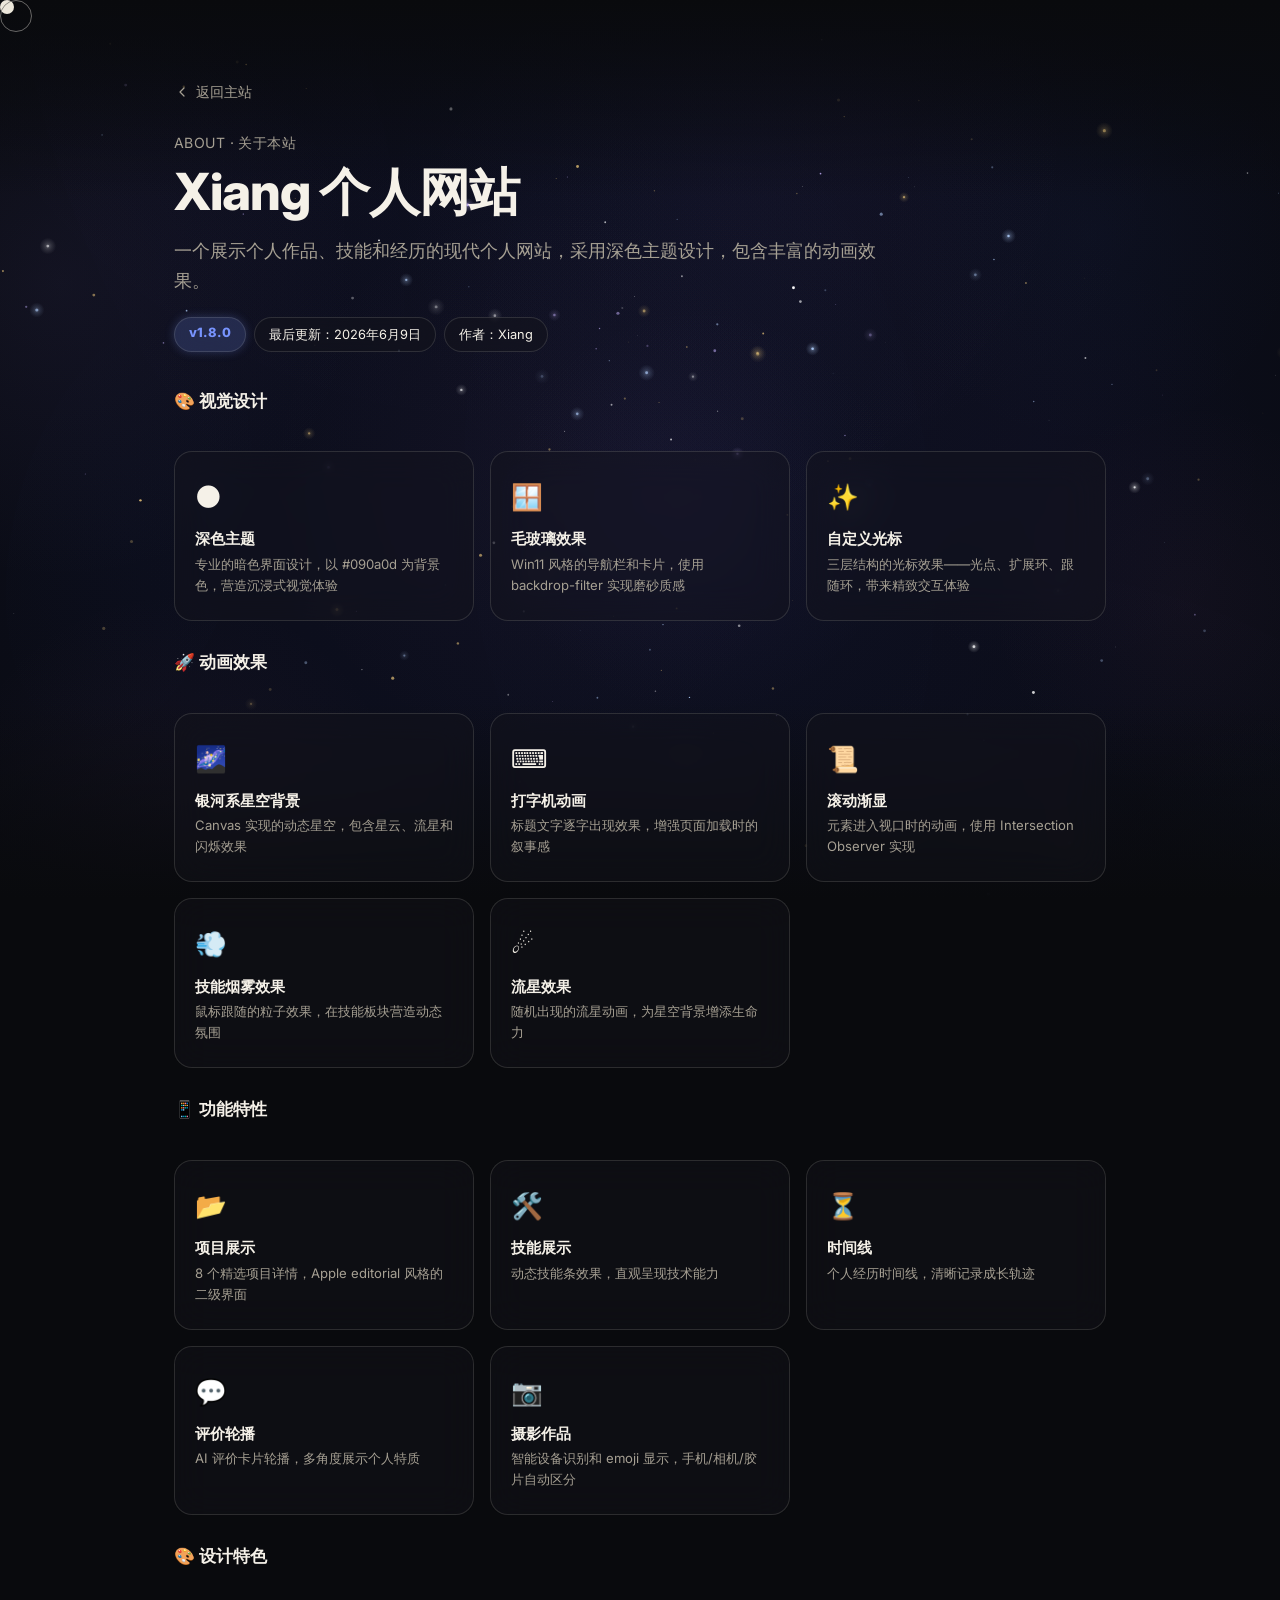
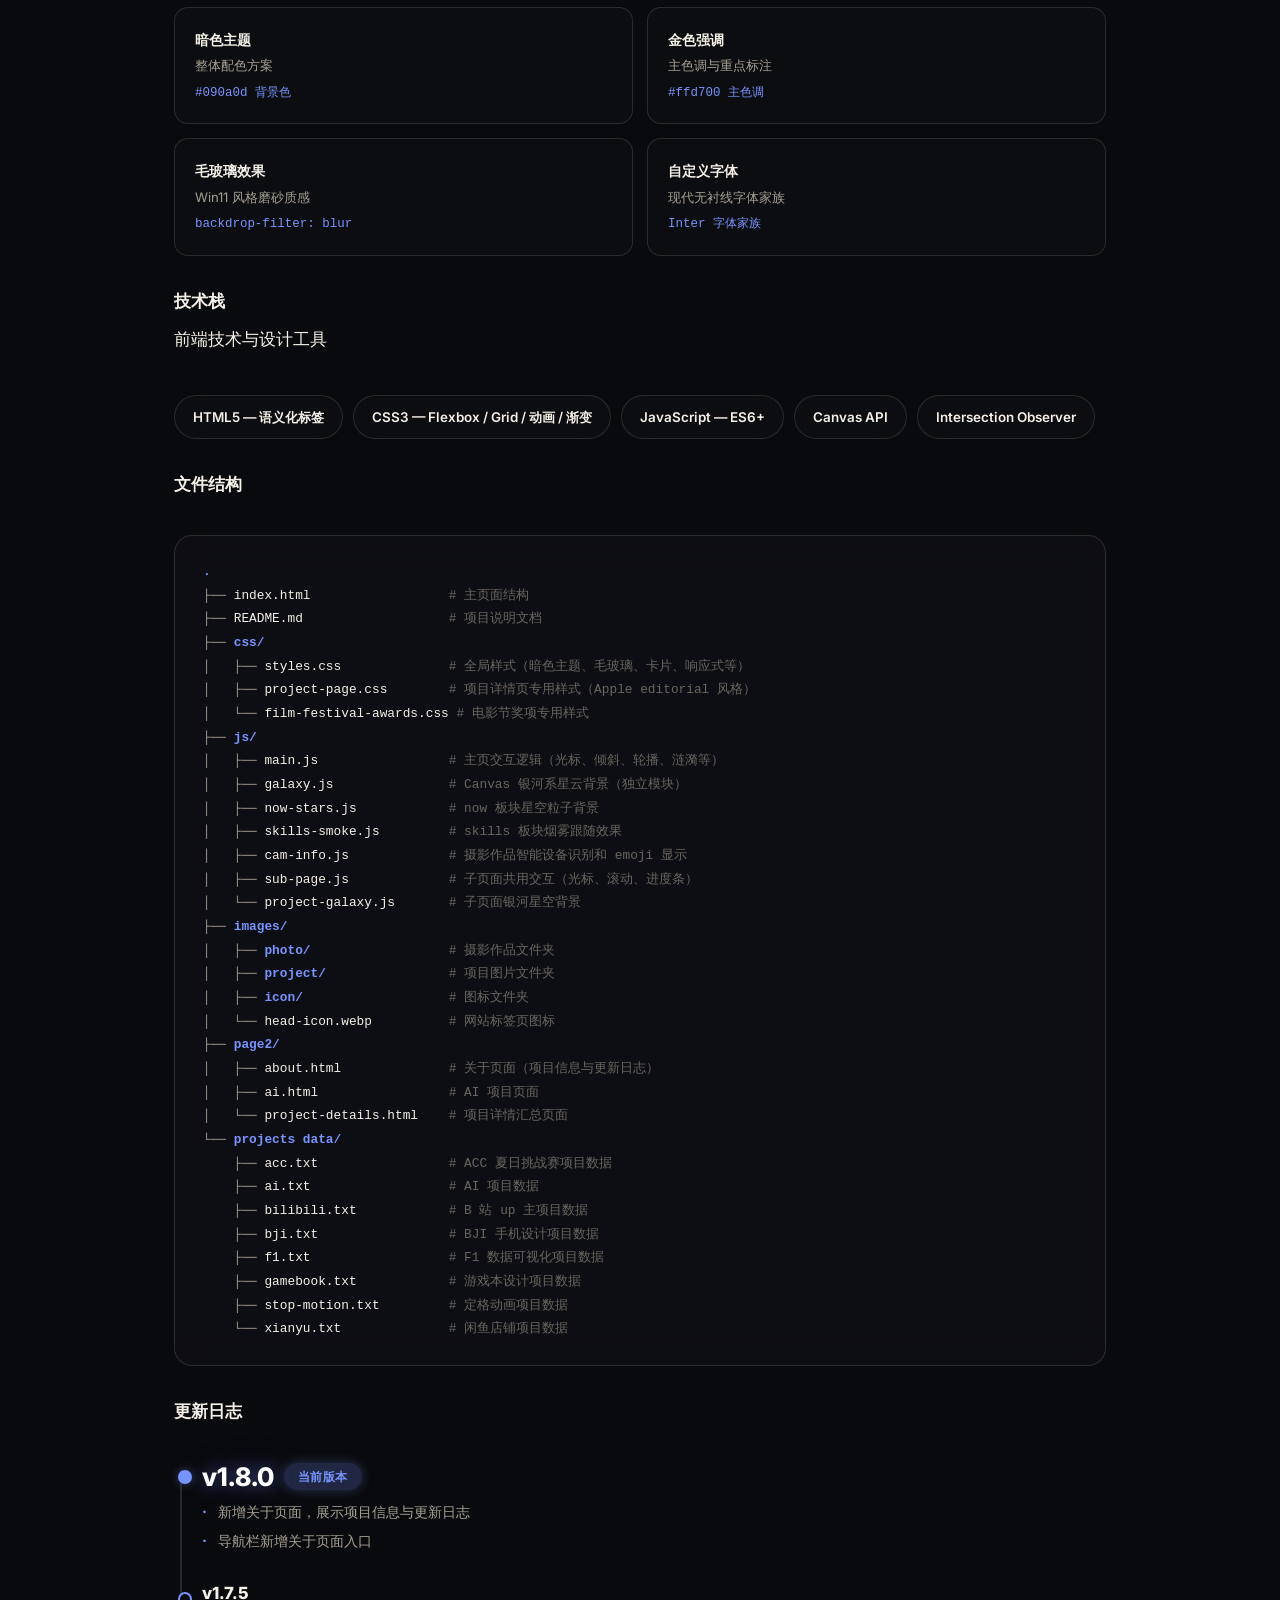
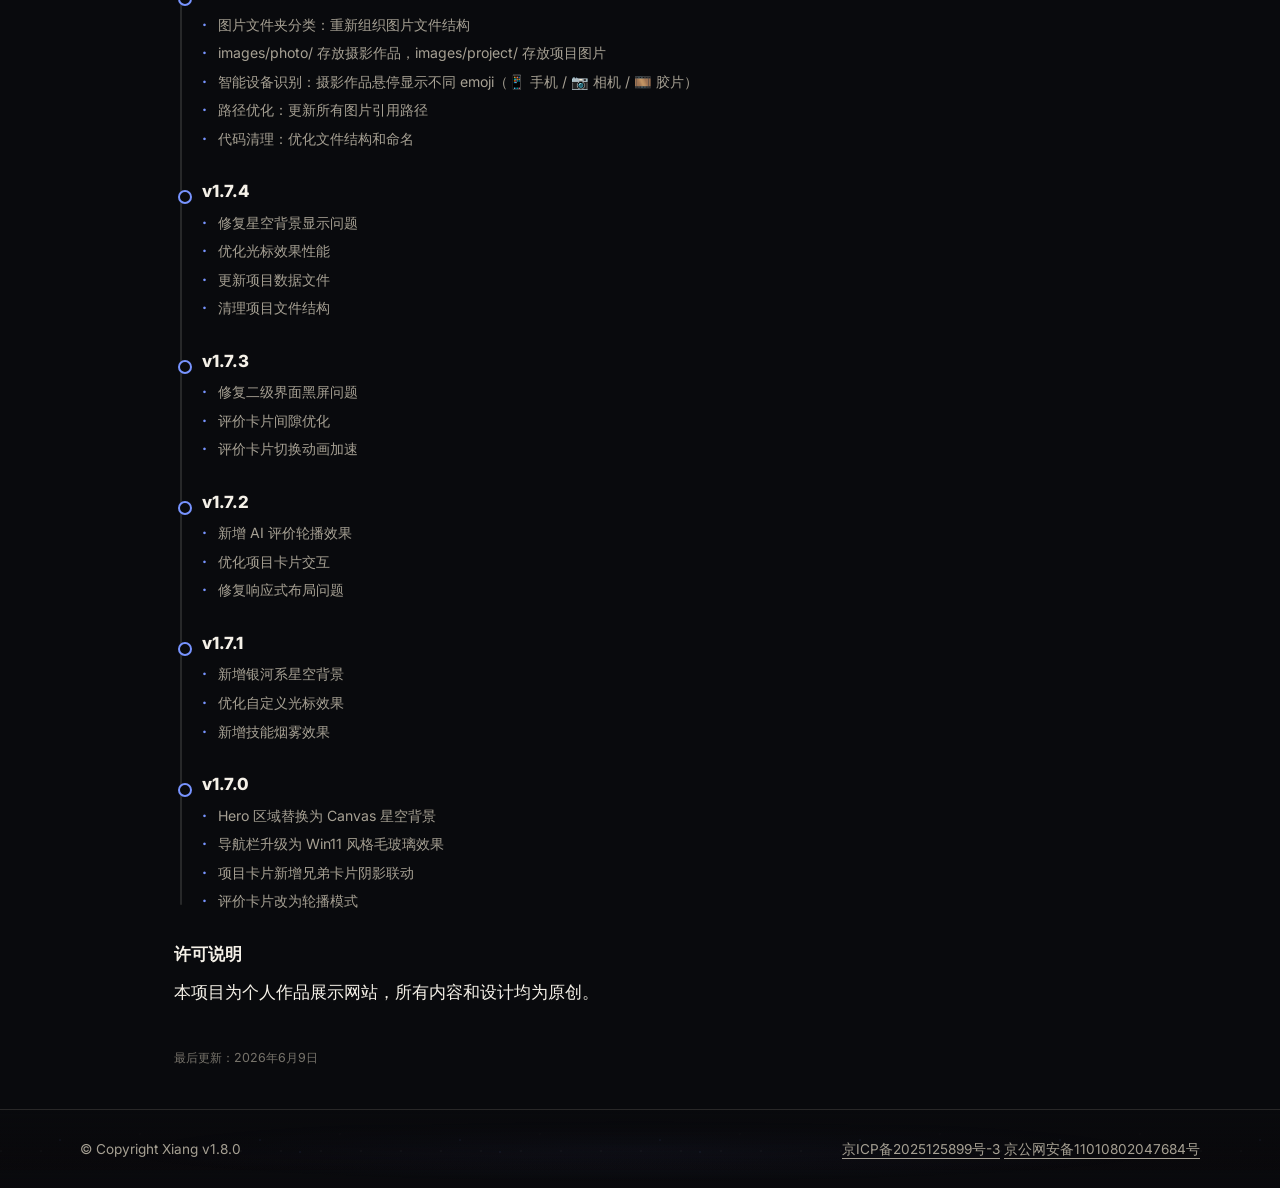
==== page2/about.html @ 910a5963 "V1.8" ====
﻿<!DOCTYPE html>
<html lang="zh-CN">
<head>
  <meta charset="UTF-8">
  <meta name="viewport" content="width=device-width, initial-scale=1.0">
  <title>关于 | Xiang</title>
  <meta name="description" content="Xiang 个人网站项目介绍、技术栈、文件结构与更新日志。">
  <link rel="icon" type="image/webp" href="../images/head-icon.webp">
  <link rel="preconnect" href="https://fonts.googleapis.com">
  <link rel="preconnect" href="https://fonts.gstatic.com" crossorigin>
  <link href="https://fonts.googleapis.com/css2?family=Inter:wght@400;700;800&display=swap" rel="stylesheet">
  <link rel="stylesheet" href="../css/styles.css">
  <link rel="stylesheet" href="../css/project-page.css">
  <style>
    #project-galaxy-canvas {
      position: fixed;
      inset: 0;
      width: 100vw;
      height: 100vh;
      z-index: -1;
      pointer-events: none;
    }
    main, .pj-section { position: relative; z-index: 1; }

    /* Feature grid */
    .ab-feature-grid {
      display: grid;
      grid-template-columns: repeat(3, minmax(0, 1fr));
      gap: 16px;
      margin: 32px 0;
    }
    .ab-feature {
      padding: 24px 20px;
      border-radius: 18px;
      border: 1px solid var(--line);
      background: rgba(20, 22, 27, 0.45);
      backdrop-filter: blur(18px) saturate(1.2);
      -webkit-backdrop-filter: blur(18px) saturate(1.2);
      transition: transform 320ms cubic-bezier(.25,.46,.45,.94),
                  box-shadow 320ms cubic-bezier(.25,.46,.45,.94);
    }
    .ab-feature:hover {
      transform: translateY(-3px);
      box-shadow: 0 12px 40px rgba(0,0,0,0.3);
    }
    .ab-feature-icon {
      font-size: 1.6rem;
      margin-bottom: 12px;
      display: block;
    }
    .ab-feature h3 {
      margin: 0 0 6px;
      font-size: 0.95rem;
      font-weight: 700;
    }
    .ab-feature p {
      margin: 0;
      font-size: 0.82rem;
      color: var(--muted);
      line-height: 1.6;
    }

    /* Tech stack pills */
    .ab-tech-list {
      display: flex;
      flex-wrap: wrap;
      gap: 10px;
      margin: 20px 0 36px;
    }
    .ab-tech {
      display: inline-flex;
      align-items: center;
      gap: 8px;
      padding: 10px 18px;
      border-radius: 999px;
      border: 1px solid var(--line);
      background: rgba(20, 22, 27, 0.4);
      backdrop-filter: blur(16px);
      -webkit-backdrop-filter: blur(16px);
      font-size: 0.84rem;
      font-weight: 600;
      color: var(--ink);
      transition: border-color 240ms ease, background 240ms ease;
    }
    .ab-tech:hover {
      border-color: rgba(245, 241, 232, 0.3);
      background: rgba(245, 241, 232, 0.08);
    }

    /* File tree */
    .ab-tree {
      margin: 20px 0 36px;
      padding: 24px 28px;
      border-radius: 18px;
      border: 1px solid var(--line);
      background: rgba(20, 22, 27, 0.45);
      backdrop-filter: blur(18px) saturate(1.2);
      -webkit-backdrop-filter: blur(18px) saturate(1.2);
      font-family: "SF Mono", "Fira Code", "Cascadia Code", "Consolas", monospace;
      font-size: 0.8rem;
      line-height: 1.85;
      color: var(--muted);
      overflow-x: auto;
      white-space: pre;
    }
    .ab-tree .dir { color: var(--blue); font-weight: 700; }
    .ab-tree .file { color: var(--ink); }
    .ab-tree .comment { color: rgba(166, 160, 147, 0.6); }

    /* Changelog */
    .ab-changelog {
      margin: 20px 0;
      position: relative;
      padding-left: 28px;
    }
    .ab-changelog::before {
      content: "";
      position: absolute;
      left: 6px;
      top: 8px;
      bottom: 8px;
      width: 2px;
      background: var(--line);
      border-radius: 1px;
    }
    .ab-version {
      position: relative;
      margin-bottom: 32px;
    }
    .ab-version::before {
      content: "";
      position: absolute;
      left: -24px;
      top: 8px;
      width: 10px;
      height: 10px;
      border-radius: 50%;
      border: 2px solid var(--blue);
      background: var(--bg);
    }
    .ab-version.is-current::before {
      background: var(--blue);
      box-shadow: 0 0 10px rgba(120, 148, 255, 0.4);
    }
    .ab-version-header {
      display: flex;
      align-items: center;
      gap: 10px;
      margin-bottom: 10px;
    }
    .ab-version-header h3 {
      margin: 0;
      font-size: 1.05rem;
      font-weight: 800;
    }
    .is-current .ab-version-header h3 {
      font-size: 1.6rem;
      color: #fff;
      text-shadow: 0 0 18px rgba(120, 148, 255, 0.55), 0 0 40px rgba(120, 148, 255, 0.25);
    }
    .ab-version-tag {
      display: inline-flex;
      padding: 3px 10px;
      border-radius: 999px;
      font-size: 0.7rem;
      font-weight: 700;
      letter-spacing: 0.04em;
      text-transform: uppercase;
    }
    .ab-tag-current {
      background: rgba(120, 148, 255, 0.22);
      color: var(--blue);
      font-size: 0.75rem;
      padding: 4px 14px;
      box-shadow: 0 0 12px rgba(120, 148, 255, 0.3);
    }
    .ab-version ul {
      margin: 0;
      padding: 0;
      list-style: none;
    }
    .ab-version li {
      position: relative;
      padding-left: 16px;
      margin-bottom: 6px;
      font-size: 0.88rem;
      color: var(--muted);
      line-height: 1.6;
    }
    .ab-version li::before {
      content: "·";
      position: absolute;
      left: 0;
      color: var(--blue);
      font-weight: 800;
    }

    /* Design highlights */
    .ab-design-grid {
      display: grid;
      grid-template-columns: repeat(2, minmax(0, 1fr));
      gap: 14px;
      margin: 20px 0 36px;
    }
    .ab-design-item {
      padding: 20px;
      border-radius: 14px;
      border: 1px solid var(--line);
      background: rgba(20, 22, 27, 0.35);
    }
    .ab-design-item h4 {
      margin: 0 0 4px;
      font-size: 0.88rem;
      font-weight: 700;
    }
    .ab-design-item code {
      display: block;
      font-size: 0.78rem;
      color: var(--blue);
      font-family: "SF Mono", "Fira Code", "Cascadia Code", "Consolas", monospace;
      margin-top: 6px;
    }
    .ab-design-item p {
      margin: 0;
      font-size: 0.82rem;
      color: var(--muted);
    }

    /* Responsive */
    @media (max-width: 720px) {
      .ab-feature-grid { grid-template-columns: 1fr; }
      .ab-design-grid { grid-template-columns: 1fr; }
      .ab-tree { font-size: 0.72rem; padding: 18px 16px; }
    }
    @media (min-width: 721px) and (max-width: 1024px) {
      .ab-feature-grid { grid-template-columns: repeat(2, minmax(0, 1fr)); }
    }
  </style>
</head>
<body>
  <div class="scroll-progress" aria-hidden="true"></div>
  <div class="cursor-dot" aria-hidden="true"></div>
  <div class="cursor-expand" aria-hidden="true"></div>
  <div class="cursor-ring" aria-hidden="true"></div>

  <main>
    <canvas id="project-galaxy-canvas" aria-hidden="true"></canvas>

    <section class="pj-section">
      <div class="pj-wrap">
        <a class="pj-breadcrumb" href="../index.html">
          <svg viewBox="0 0 24 24" fill="none" stroke="currentColor" stroke-width="1.8" stroke-linecap="round" stroke-linejoin="round" width="16" height="16"><path d="M15 18l-6-6 6-6"/></svg>
          返回主站
        </a>

        <p class="pj-kicker">About · 关于本站</p>
        <h1 class="pj-title">Xiang 个人网站</h1>
        <p class="pj-lead">一个展示个人作品、技能和经历的现代个人网站，采用深色主题设计，包含丰富的动画效果。</p>
        <div class="pj-chips">
          <span style="background:rgba(120,148,255,0.2);color:var(--blue);font-weight:800;padding:4px 14px;border-radius:999px;box-shadow:0 0 10px rgba(120,148,255,0.25)">v1.8.0</span>
          <span>最后更新：2026年6月9日</span>
          <span>作者：Xiang</span>
        </div>

        <!-- ==================== 项目特点 ==================== -->
        <div class="pj-body">
          <h3 class="pj-h3">🎨 视觉设计</h3>
        </div>

        <div class="ab-feature-grid">
          <div class="ab-feature reveal">
            <span class="ab-feature-icon">🌑</span>
            <h3>深色主题</h3>
            <p>专业的暗色界面设计，以 #090a0d 为背景色，营造沉浸式视觉体验</p>
          </div>
          <div class="ab-feature reveal">
            <span class="ab-feature-icon">🪟</span>
            <h3>毛玻璃效果</h3>
            <p>Win11 风格的导航栏和卡片，使用 backdrop-filter 实现磨砂质感</p>
          </div>
          <div class="ab-feature reveal">
            <span class="ab-feature-icon">✨</span>
            <h3>自定义光标</h3>
            <p>三层结构的光标效果——光点、扩展环、跟随环，带来精致交互体验</p>
          </div>
        </div>

        <div class="pj-body">
          <h3 class="pj-h3">🚀 动画效果</h3>
        </div>

        <div class="ab-feature-grid">
          <div class="ab-feature reveal">
            <span class="ab-feature-icon">🌌</span>
            <h3>银河系星空背景</h3>
            <p>Canvas 实现的动态星空，包含星云、流星和闪烁效果</p>
          </div>
          <div class="ab-feature reveal">
            <span class="ab-feature-icon">⌨️</span>
            <h3>打字机动画</h3>
            <p>标题文字逐字出现效果，增强页面加载时的叙事感</p>
          </div>
          <div class="ab-feature reveal">
            <span class="ab-feature-icon">📜</span>
            <h3>滚动渐显</h3>
            <p>元素进入视口时的动画，使用 Intersection Observer 实现</p>
          </div>
          <div class="ab-feature reveal">
            <span class="ab-feature-icon">💨</span>
            <h3>技能烟雾效果</h3>
            <p>鼠标跟随的粒子效果，在技能板块营造动态氛围</p>
          </div>
          <div class="ab-feature reveal">
            <span class="ab-feature-icon">☄️</span>
            <h3>流星效果</h3>
            <p>随机出现的流星动画，为星空背景增添生命力</p>
          </div>
        </div>

        <div class="pj-body">
          <h3 class="pj-h3">📱 功能特性</h3>
        </div>

        <div class="ab-feature-grid">
          <div class="ab-feature reveal">
            <span class="ab-feature-icon">📂</span>
            <h3>项目展示</h3>
            <p>8 个精选项目详情，Apple editorial 风格的二级界面</p>
          </div>
          <div class="ab-feature reveal">
            <span class="ab-feature-icon">🛠️</span>
            <h3>技能展示</h3>
            <p>动态技能条效果，直观呈现技术能力</p>
          </div>
          <div class="ab-feature reveal">
            <span class="ab-feature-icon">⏳</span>
            <h3>时间线</h3>
            <p>个人经历时间线，清晰记录成长轨迹</p>
          </div>
          <div class="ab-feature reveal">
            <span class="ab-feature-icon">💬</span>
            <h3>评价轮播</h3>
            <p>AI 评价卡片轮播，多角度展示个人特质</p>
          </div>
          <div class="ab-feature reveal">
            <span class="ab-feature-icon">📷</span>
            <h3>摄影作品</h3>
            <p>智能设备识别和 emoji 显示，手机/相机/胶片自动区分</p>
          </div>
        </div>

        <!-- ==================== 设计特色 ==================== -->
        <div class="pj-body">
          <h3 class="pj-h3">🎨 设计特色</h3>
        </div>

        <div class="ab-design-grid">
          <div class="ab-design-item reveal">
            <h4>暗色主题</h4>
            <p>整体配色方案</p>
            <code>#090a0d 背景色</code>
          </div>
          <div class="ab-design-item reveal">
            <h4>金色强调</h4>
            <p>主色调与重点标注</p>
            <code>#ffd700 主色调</code>
          </div>
          <div class="ab-design-item reveal">
            <h4>毛玻璃效果</h4>
            <p>Win11 风格磨砂质感</p>
            <code>backdrop-filter: blur</code>
          </div>
          <div class="ab-design-item reveal">
            <h4>自定义字体</h4>
            <p>现代无衬线字体家族</p>
            <code>Inter 字体家族</code>
          </div>
        </div>

        <!-- ==================== 技术栈 ==================== -->
        <div class="pj-body">
          <h3 class="pj-h3">技术栈</h3>
          <p>前端技术与设计工具</p>
        </div>

        <div class="ab-tech-list">
          <span class="ab-tech reveal">HTML5 — 语义化标签</span>
          <span class="ab-tech reveal">CSS3 — Flexbox / Grid / 动画 / 渐变</span>
          <span class="ab-tech reveal">JavaScript — ES6+</span>
          <span class="ab-tech reveal">Canvas API</span>
          <span class="ab-tech reveal">Intersection Observer</span>
        </div>

        <!-- ==================== 文件结构 ==================== -->
        <div class="pj-body">
          <h3 class="pj-h3">文件结构</h3>
        </div>

        <div class="ab-tree reveal"><span class="dir">.</span>
├── <span class="file">index.html</span>                  <span class="comment"># 主页面结构</span>
├── <span class="file">README.md</span>                   <span class="comment"># 项目说明文档</span>
├── <span class="dir">css/</span>
│   ├── <span class="file">styles.css</span>              <span class="comment"># 全局样式（暗色主题、毛玻璃、卡片、响应式等）</span>
│   ├── <span class="file">project-page.css</span>        <span class="comment"># 项目详情页专用样式（Apple editorial 风格）</span>
│   └── <span class="file">film-festival-awards.css</span> <span class="comment"># 电影节奖项专用样式</span>
├── <span class="dir">js/</span>
│   ├── <span class="file">main.js</span>                 <span class="comment"># 主页交互逻辑（光标、倾斜、轮播、涟漪等）</span>
│   ├── <span class="file">galaxy.js</span>               <span class="comment"># Canvas 银河系星云背景（独立模块）</span>
│   ├── <span class="file">now-stars.js</span>            <span class="comment"># now 板块星空粒子背景</span>
│   ├── <span class="file">skills-smoke.js</span>         <span class="comment"># skills 板块烟雾跟随效果</span>
│   ├── <span class="file">cam-info.js</span>             <span class="comment"># 摄影作品智能设备识别和 emoji 显示</span>
│   ├── <span class="file">sub-page.js</span>             <span class="comment"># 子页面共用交互（光标、滚动、进度条）</span>
│   └── <span class="file">project-galaxy.js</span>       <span class="comment"># 子页面银河星空背景</span>
├── <span class="dir">images/</span>
│   ├── <span class="dir">photo/</span>                  <span class="comment"># 摄影作品文件夹</span>
│   ├── <span class="dir">project/</span>                <span class="comment"># 项目图片文件夹</span>
│   ├── <span class="dir">icon/</span>                   <span class="comment"># 图标文件夹</span>
│   └── <span class="file">head-icon.webp</span>          <span class="comment"># 网站标签页图标</span>
├── <span class="dir">page2/</span>
│   ├── <span class="file">about.html</span>              <span class="comment"># 关于页面（项目信息与更新日志）</span>
│   ├── <span class="file">ai.html</span>                 <span class="comment"># AI 项目页面</span>
│   └── <span class="file">project-details.html</span>    <span class="comment"># 项目详情汇总页面</span>
└── <span class="dir">projects data/</span>
    ├── <span class="file">acc.txt</span>                 <span class="comment"># ACC 夏日挑战赛项目数据</span>
    ├── <span class="file">ai.txt</span>                  <span class="comment"># AI 项目数据</span>
    ├── <span class="file">bilibili.txt</span>            <span class="comment"># B 站 up 主项目数据</span>
    ├── <span class="file">bji.txt</span>                 <span class="comment"># BJI 手机设计项目数据</span>
    ├── <span class="file">f1.txt</span>                  <span class="comment"># F1 数据可视化项目数据</span>
    ├── <span class="file">gamebook.txt</span>            <span class="comment"># 游戏本设计项目数据</span>
    ├── <span class="file">stop-motion.txt</span>         <span class="comment"># 定格动画项目数据</span>
    └── <span class="file">xianyu.txt</span>              <span class="comment"># 闲鱼店铺项目数据</span></div>

        <!-- ==================== 更新日志 ==================== -->
        <div class="pj-body">
          <h3 class="pj-h3">更新日志</h3>
        </div>

        <div class="ab-changelog">
          <div class="ab-version is-current reveal">
            <div class="ab-version-header">
              <h3>v1.8.0</h3>
              <span class="ab-version-tag ab-tag-current">当前版本</span>
            </div>
            <ul>
              <li>新增关于页面，展示项目信息与更新日志</li>
              <li>导航栏新增关于页面入口</li>
            </ul>
          </div>

          <div class="ab-version reveal">
            <div class="ab-version-header">
              <h3>v1.7.5</h3>
            </div>
            <ul>
              <li>图片文件夹分类：重新组织图片文件结构</li>
              <li>images/photo/ 存放摄影作品，images/project/ 存放项目图片</li>
              <li>智能设备识别：摄影作品悬停显示不同 emoji（📱 手机 / 📷 相机 / 🎞️ 胶片）</li>
              <li>路径优化：更新所有图片引用路径</li>
              <li>代码清理：优化文件结构和命名</li>
            </ul>
          </div>

          <div class="ab-version reveal">
            <div class="ab-version-header">
              <h3>v1.7.4</h3>
            </div>
            <ul>
              <li>修复星空背景显示问题</li>
              <li>优化光标效果性能</li>
              <li>更新项目数据文件</li>
              <li>清理项目文件结构</li>
            </ul>
          </div>

          <div class="ab-version reveal">
            <div class="ab-version-header">
              <h3>v1.7.3</h3>
            </div>
            <ul>
              <li>修复二级界面黑屏问题</li>
              <li>评价卡片间隙优化</li>
              <li>评价卡片切换动画加速</li>
            </ul>
          </div>

          <div class="ab-version reveal">
            <div class="ab-version-header">
              <h3>v1.7.2</h3>
            </div>
            <ul>
              <li>新增 AI 评价轮播效果</li>
              <li>优化项目卡片交互</li>
              <li>修复响应式布局问题</li>
            </ul>
          </div>

          <div class="ab-version reveal">
            <div class="ab-version-header">
              <h3>v1.7.1</h3>
            </div>
            <ul>
              <li>新增银河系星空背景</li>
              <li>优化自定义光标效果</li>
              <li>新增技能烟雾效果</li>
            </ul>
          </div>

          <div class="ab-version reveal">
            <div class="ab-version-header">
              <h3>v1.7.0</h3>
            </div>
            <ul>
              <li>Hero 区域替换为 Canvas 星空背景</li>
              <li>导航栏升级为 Win11 风格毛玻璃效果</li>
              <li>项目卡片新增兄弟卡片阴影联动</li>
              <li>评价卡片改为轮播模式</li>
            </ul>
          </div>
        </div>

        <!-- ==================== 许可说明 ==================== -->
        <div class="pj-body">
          <h3 class="pj-h3">许可说明</h3>
          <p>本项目为个人作品展示网站，所有内容和设计均为原创。</p>
        </div>

        <p class="pj-caption">最后更新：2026年6月9日</p>
      </div>
    </section>
  </main>

  <footer class="footer">
    <div class="wrap">
      <span>&copy; Copyright Xiang v1.8.0</span>
      <span>
        <a href="https://beian.miit.gov.cn/" target="_blank" rel="noreferrer">京ICP备2025125899号-3</a>
        <a href="https://beian.mps.gov.cn/#/query/webSearch" target="_blank" rel="noreferrer">京公网安备11010802047684号</a>
      </span>
    </div>
  </footer>

  <script src="../js/sub-page.js" defer></script>
  <script src="../js/project-galaxy.js" defer></script>
</body>
</html>
---- css/styles.css ----
﻿
        /* Cubic Racing 閿熸枻鎷风珯閿熸枻鎷峰紡??v1.4.4
         * 閿熸枻鎷烽敓鐨嗭綇鎷烽敓鏂ゆ嫹鑹??閿熸枻鎷?姣涢敓鏂ゆ嫹閿熸枻鎷烽敓鏂ゆ�??閿熸枻鎷?閿熸枻鎷烽敓鏂ゆ嫹閿熸枻鎷烽敓鏂ゆ嫹 閿熸枻鎷?閿熺殕璁规嫹閿熸枻鎷烽敓??閿熸枻鎷?鏃堕敓鏂ゆ嫹??閿熸枻鎷?閿熸枻鎷烽敓鏂ゆ嫹閿熸枻�?
         *       Canvas 閿熸枻鎷烽敓鎺ユ唻鎷烽敓鏂ゆ�?閿熸枻鎷?閿熸枻鎷烽敓鏂ゆ�?閿熸枻鎷?閿熸枻鎷锋槂浣庡嚖鎷烽敓�?閿熸枻鎷?3D 閿熸枻鎷风墖閿熸枻鎷锋枩 閿熸枻鎷?閿熸枻鎷峰簲寮忛敓鏂ゆ嫹閿熸枻鎷?
         */

        /* ---- CSS 閿熸枻鎷烽敓鏂ゆ�?---- */
        /* 閿熸枻鎷蜂簺閿熸枻鎷烽敓鏂ゆ嫹閿熸枻鎷烽敓鏂ゆ嫹閿熸枻鎷烽敓鏂ゆ嫹閿熸枻鎷烽〉閿熸枻鎷烽敓鏂ゆ嫹閿熸埅闈╂嫹浣块敓鐭綇鎷烽敓鏂ゆ嫹涓€閿熸枻鎷峰叏閿熸枻鎷烽敓鏂ゆ嫹鏁?*/
        :root {
            --bg: #090a0d;
            --paper: #14161b;
            --paper-strong: #1b1e25;
            --ink: #f5f1e8;
            --muted: #a6a093;
            --line: rgba(245, 241, 232, 0.13);
            --blue: #7894ff;
            --red: #ff735d;
            --green: #62c89d;
            --gold: #d7a84f;
            --shadow: 0 28px 86px rgba(0, 0, 0, 0.46);
            --radius: 8px;
            --card-bg: rgba(20, 22, 27, 0.76);
            --hover-bg: rgba(245, 241, 232, 0.1);
            --glass-bg: rgba(20, 22, 27, 0.2);
            --glass-nav: rgba(18, 18, 24, 0.45);
            --glass-blur-nav: blur(48px) saturate(2) brightness(1.08);
            --glass-blur-card: blur(64px) saturate(2) brightness(1.08);
            --glass-blur: blur(20px);
        }

        /* ---- 鍏ㄩ敓鏂ゆ嫹閿熸枻鎷烽敓鐭綇鎷烽敓鏂ゆ嫹閿熸枻鎷烽敓鏂ゆ嫹鍏冮敓鎴殑鍖℃嫹鍛掗敓鏂ゆ嫹鎯寸粸閰甸�?---- */
        * {
            box-sizing: border-box;
        }

        /* 閿熸枻鎷烽敓鐭亷鎷烽敓鏂ゆ嫹閿熸枻鎷烽敓缁炴唻鎷烽敓鎻鎷烽敓鏂ゆ嫹骞抽敓鏂ゆ嫹閿熸枻鎷烽敓鏂ゆ嫹閿熸枻鎷烽敓鏂ゆ嫹閿熸枻鎷风灛閿熸枻鎷烽敓鏂ゆ�??*/
        html {
            scroll-behavior: smooth;
        }

        /* ---- 椤甸敓鏂ゆ嫹閿熸枻鎷烽敓鏂ゆ嫹閿熸枻鎷峰�?---- */
        /* 閿熸枻鎷疯壊閿熸枻鎷烽敓鏂ゆ�?+ 寰敓鏂ゆ嫹閿熸枻鎷烽敓鏂ゆ嫹閿熸枻鎷烽�?+ 閿熸枻鎷烽敓杈冪尨鎷烽敓鏂ゆ嫹閿熻緝闈╂嫹涓€閿熸枻鎷烽敓鏂ゆ嫹鑹查敓鏂ゆ嫹??*/
        /* 閿熸枻鎷烽敓鏂ゆ嫹閿熸枻鎷锋啩杈炬嫹閿熸枻鎷烽敓鏂ゆ嫹閿熺Ц鎾呮嫹姝夐敓鏂ゆ嫹閿熸枻鎷烽敓鏂ゆ嫹閿熼叺鐧告嫹鍙╄皨閿熸枻鎷烽敓鍙嶆嫹�?*/
        body {
            margin: 0;
            color: var(--ink);
            animation: pageIn 0.8s ease;
            cursor: none;
    background: var(--bg);
            font-family: Inter, ui-sans-serif, system-ui, -apple-system, BlinkMacSystemFont, "Segoe UI", "PingFang SC", "Microsoft YaHei", sans-serif;
            line-height: 1.65;
            letter-spacing: 0;
        }

        /* 寮洪敓鏂ゆ嫹閿熸枻鎷烽敓鍙枻鎷烽敓鏂ゆ嫹鍏冮敓鏂ゆ嫹閿熸枻鎷烽敓鏂ゆ嫹绯荤粺閿熸枻�??*/
        a, button, input, textarea, select,
        .button, .nav-links a, .contact-list a,
        .menu-toggle, .work-link, .brand {
            cursor: none;
        }

        /* 閿熻浼欐嫹閿熷壙鑿滅鎷烽敓鏂ゆ嫹鏃堕敓鏂ゆ嫹閿熸枻鎷锋椤甸敓鏂ゆ嫹閿熸枻鎷烽敓?*/
        body.menu-open {
            overflow: hidden;
        }

        /* 閿熸枻鎷烽敓鏂ゆ嫹閿熸枻鎷峰紡閿熸枻鎷烽敓鏁欐壙闈╂嫹鍏冮敓鏂ゆ嫹閿熸枻鎷疯壊閿熸枻鎷峰幓閿熸枻鎷烽敓閾颁紮鎷烽敓鏂ゆ嫹 */
        a {
            color: inherit;
            text-decoration: none;
        }

        /* 鍥剧�?鐭㈤敓鏂ゆ嫹??閿熸枻鎷烽敓鏂ゆ嫹閿熸枻鎷烽敓浠嬬骇閿熸枻鎷风ず閿熸枻鎷烽敓鏂ゆ嫹閿熸枻鎷风倲閿熸枻鎷烽敓鏂ゆ嫹閿熸枻鎷烽敓鏂ゆ嫹閿??*/
        img,
        svg,
        canvas {
            display: block;
            max-width: 100%;
        }

        /* ---- 閿熸枻鎷烽敓鏂ゆ嫹閿熸枻鎷烽敓鏂ゆ嫹??---- */
        /* 閿熸暀璁规嫹閿熸枻鎷烽〉閿熻姤椤堕敓鏂ゆ嫹閿熸枻鎷烽敓鏂ゆ嫹閿熸枻鎷锋椂濮嬮敓绉稿尅鎷??*/
        /* pointer-events: none 閿熸枻鎷烽敓鏂ゆ嫹閿熸枻鎷烽敓鏂ゆ嫹閿熸枻鎷烽敓鏂ゆ嫹閿熸枻鎷锋皭閿熸枻鎷烽敓鏂ゆ嫹閿熸枻鎷烽敓鏂ゆ嫹閿熺殕顏庢嫹姘愰敓鏂ゆ嫹閿熸枻鎷烽�??*/
        .site-header {
            position: fixed;
            top: 18px;
            left: 0;
            right: 0;
            z-index: 20;
            pointer-events: none;
            transition: transform 400ms cubic-bezier(.4,0,.2,1);
        }
        .header-hidden {
            transform: translateY(-140%) !important;
        }

        /* 閿熸枻鎷烽敓鏂ゆ嫹閿熸枻鎷烽敓鏂ゆ嫹"閿熸枻鎷烽敓鏂ゆ�?閿熸枻鎷烽敓鏂ゆ嫹閿熸枻鎷烽敓鏂ゆ嫹閫忛敓鏂ゆ嫹閿熸枻鎷疯壊閿熸枻鎷烽敓鏂ゆ�?+ 鍦嗛敓鏂ゆ嫹 + 姣涢敓鏂ゆ嫹閿熸枻鎷锋ā閿熸枻鎷锋�??*/
        .nav-shell {
            width: min(1120px, calc(100% - 32px));
            margin: 0 auto;
            padding: 9px;
            display: flex;
            align-items: center;
            justify-content: space-between;
            gap: 14px;
            background: rgba(20, 22, 27, 0.4);
            border: none;
            border-radius: 999px;
            box-shadow:
                0 8px 40px rgba(0, 0, 0, 0.25),
                0 1px 0 rgba(255, 255, 255, 0.04) inset;
            -webkit-backdrop-filter: var(--glass-blur-nav);
            backdrop-filter: var(--glass-blur-nav);
            pointer-events: auto;
        }

        /* 閿熸枻鎷烽敓鐙″嚖鎷风エ閿熺粸璁规嫹閿熺担ogo + "閿熸枻鎷风珯"閿熸枻鎷烽敓琛楋綇鎷烽敓渚ヨ鎷烽敓鏂ゆ�?*/
        .brand {
            display: inline-flex;
            align-items: center;
            gap: 10px;
            padding: 7px 13px 7px 8px;
            font-weight: 750;
        }

        /* logo 鍦嗛敓鏂ゆ嫹鍥鹃敓鐤ワ細閿熸枻鎷疯壊閿熸枻鎷??+ 閿熸枻鎷疯壊閿熸枻鎷烽敓琛楃鎷峰渾??"X" 閿熸枻鎷烽敓?*/
        .brand-mark {
            width: 30px;
            height: 30px;
            display: grid;
            place-items: center;
            color: var(--bg);
            background: var(--ink);
            border-radius: 50%;
            font-size: 0.78rem;
            letter-spacing: 0.02em;
        }

        /* 閿熸彮渚у閿熸枻鎷烽敓鏂ゆ嫹閿熸枻鎷烽敓鏂ゆ嫹閿熸枻鎷锋按骞抽敓鏂ゆ嫹閿熷彨闈╂嫹閿熸枻鎷烽〉閿熸枻鎷烽敋閿熸枻鎷烽敓鏂ゆ嫹閿熸枻鎷?*/
        .nav-links {
            display: flex;
            align-items: center;
            gap: 4px;
        }

        /* 閿熸枻鎷烽敓鏂ゆ嫹閿熸枻鎷烽敓鏂ゆ嫹閿熸枻鎷烽敓鎺ョ鎷烽敓鏂ゆ嫹寮忛敓鏂ゆ嫹閿熸枻鎷疯壊閿熸枻鎷烽敓鏂ゆ嫹 + 閿熸枻鎷烽敓鏂ゆ嫹鍦嗛敓鏂ゆ�?*/
        .nav-links a {
            padding: 8px 12px;
            color: var(--muted);
            border-radius: 999px;
            font-size: 0.92rem;
            transition: color 240ms ease, background 240ms ease, transform 240ms ease;
        }

        /* 閿熸枻鎷烽敓鏂ゆ嫹閿熼叺???閿熸枻鎷峰墠閿熸枻鎷烽敓鑺傚府鎷烽敓鏂ゆ嫹搴旈敓渚ョ鎷烽敓鏂ゆ嫹閿熸枻鎷烽敓鎺ワ綇鎷烽敓鏂ゆ嫹??+ 寰井閿熻緝闈╂�?*/
        .nav-links a:hover,
        .nav-links a.is-active {
            color: var(--ink);
            background: var(--hover-bg);
            transform: translateY(-1px);
        }

        /* ---- 閿熻浼欐嫹閿熷壙鐚存嫹閿熸枻鎷烽敓鍓跨鎷烽敓鏂ゆ�??---- */
        /* 榛橀敓鏂ゆ嫹閿熸枻鎷烽敓鎴綇鎷烽敓鏂ゆ嫹閿熸枻鎷风灛閿熸枻鎷烽敓鎻亷鎷烽敓鏂ゆ嫹閿熸枻鎷烽敓鍙槄鎷烽敓渚ュ够鏂ゆ嫹閿熸枻鎷疯閿熷彨璇ф嫹閿熸枻�??*/
        .menu-toggle {
            display: none;
            width: 40px;
            height: 40px;
            place-items: center;
            border: 0;
            border-radius: 50%;
            color: var(--ink);
            background: var(--hover-bg);
            cursor: none;
        }

        /* 閿熸枻鎷烽敓鏂ゆ嫹鍥鹃敓鏂ゆ嫹閿熸枻鎷蜂竴閿熸枻鎷烽敓鏂ゆ嫹??+ 閿熸枻鎷烽敓鏂ゆ嫹閿熸枻鎷烽敓鏂ゆ嫹浼厓閿熸埅鐚存嫹閿熸枻鎷烽敓鏂ゆ嫹妗戦敓鏂ゆ嫹閿熸枻鎷烽敓鏂ゆ嫹鎾搁敓?*/
        .menu-toggle span,
        .menu-toggle span::before,
        .menu-toggle span::after {
            width: 17px;
            height: 2px;
            display: block;
            position: relative;
            background: currentColor;
            border-radius: 99px;
            transition: transform 240ms ease, opacity 240ms ease;
        }

        .menu-toggle span::before,
        .menu-toggle span::after {
            content: "";
            position: absolute;
            left: 0;
        }

        .menu-toggle span::before {
            top: -6px;
        }

        .menu-toggle span::after {
            top: 6px;
        }

        /* 閿熷壙纰夋嫹閿熸枻鎷锋椂閿熸枻鎷烽敓鍙》鎷烽敓鏂ゆ嫹閿熸枻鎷烽敓鏂ゆ嫹閿熸枻鎷烽敓鎴綇鎷烽敓鏂ゆ嫹閿熸枻鎷烽敓鏂ゆ嫹閿熸枻鎷烽敓鏂ゆ嫹杞??"X" 閿熸枻鎷风姸 */
        .menu-open .menu-toggle span {
            background: transparent;
        }

        .menu-open .menu-toggle span::before {
            transform: translateY(6px) rotate(45deg);
        }

        .menu-open .menu-toggle span::after {
            transform: translateY(-6px) rotate(-45deg);
        }

        /* ---- 閿熸枻鎷烽敓鏂ゆ嫹閿熸枻鎷烽敓鏂ゆ嫹??---- */
        /* overflow: hidden 閿熸枻鎷锋閿熸枻鎷烽敓鏂ゆ嫹鍏冮敓鏂ゆ嫹閿熸枻鎷烽敓鏂ゆ嫹閿熸彮绛规嫹閿熸枻鎷烽敓?*/
        main {
            overflow: hidden;
            opacity: 0;
            transition: opacity 0.8s cubic-bezier(0.22, 1, 0.36, 1);
        }
        main.main-visible {
            opacity: 1;
        }

        /* ---- 閿熸枻鎷烽敓閰殿煉鎷锋病閿熸枻鎷烽敓?---- */
        .section {
            padding: 104px 0;
            position: relative;
            isolation: isolate;
            overflow: hidden;
        }

        /* 閿熸枻鎷烽敓闃跺府鎷峰熬鎮栧ソ鍖℃嫹閿熸枻鎷烽敓鏂ゆ嫹閿熸枻鎷烽敓鏂ゆ嫹閿熸枻鎷锋竟顒婃嫹閿熺殕纰夋嫹閿熸枻鎷烽敓鏂ゆ嫹�??*/
        .section::before {
            content: "";
            position: absolute;
            inset: 0;
            z-index: 0;
            pointer-events: none;
            mask-image: linear-gradient(to bottom, transparent 0%, #000 100px, #000 calc(100% - 100px), transparent 100%);
            -webkit-mask-image: linear-gradient(to bottom, transparent 0%, #000 100px, #000 calc(100% - 100px), transparent 100%);
        }

        .section > .wrap {
            position: relative;
            z-index: 1;
        }

        /* ---- #now 閿熸枻鎷峰墠�??----
         * 閿熷壙甯嫹閿熺�??Canvas 閿熸枻鎷烽敓鏂ゆ嫹绯婚敓鏂ゆ嫹閿熺嫛鎲嬫嫹閿熸枻鎷烽敓鏂ゆ嫹galaxy.js閿熸枻鎷烽敓鏂ゆ�?
         * 閿熸枻鎷风墖閿熸枻鎷烽敓鐭潻鎷锋ā閿熸枻鎷烽敓鏂ゆ嫹姣涢敓鏂ゆ嫹閿熸枻鎷锋晥閿熸枻鎷烽敓鏂ゆ嫹閫忛敓鏂ゆ嫹閿熻鍖℃�??
         * 閿熸枻鎷锋槂浣庡嚖鎷烽敓鏂ゆ嫹閿熺即顐戣鎷峰嵄�??3D 閿熸枻鎷锋枩鏁堥敓鏂ゆ嫹閿熸枻鎷烽敓鏂ゆ�?JS 閿熼摪纭锋嫹濮旈敓鏂ゆ嫹閿熸枻鎷烽敓鏂ゆ�??
         * 3D 閿熸枻鎷锋枩閿熸枻鎷烽敓鏂ゆ嫹閿熺獤纭锋嫹閿熸枻鎷烽敓鏂ゆ嫹绾︿负閿熸枻鎷烽敓鏂ゆ嫹閿熸枻鎷烽敓??35%閿熸枻鎷烽敓鏂ゆ嫹閿熸枻鎷烽敓鏂ゆ嫹閿熸枻鎷烽泙閿熸枻鎷烽敓??
         */
        #now {
            background: #090a0d;
            position: relative;
            min-height: 500px;
        }
        #now-canvas {
            position: absolute;
            top: 0;
            left: 0;
            width: 100%;
            height: 100%;
            z-index: 0;
            pointer-events: none;
        }
        #now .wrap {
            position: relative;
            z-index: 1;
        }

        /* ---- #now 閿熸枻鎷锋Ν銊嗩儫銉夐澏褝鎷烽�?---- */
        #now .status-card,
        #now .fact {
            background: rgba(20, 22, 27, 0.4);
            -webkit-backdrop-filter: blur(20px) saturate(1.5);
            backdrop-filter: blur(20px) saturate(1.5);
            border: none;
            box-shadow:
                inset 0 1px 0 rgba(255, 255, 255, 0.18),
                inset 0 -1px 0 rgba(255, 255, 255, 0.06),
                0 8px 32px rgba(0, 0, 0, 0.3);
        }
        #now .status-card::after,
        #now .fact::after {
            content: "";
            position: absolute;
            inset: 0;
            border-radius: inherit;
            pointer-events: none;
            z-index: 0;
            background:
                linear-gradient(135deg, rgba(255,255,255,0.14) 0%, transparent 50%),
                linear-gradient(315deg, rgba(255,255,255,0.06) 0%, transparent 40%);
        }
        #now .status-card.reveal.is-visible:hover,
        #now .fact.reveal.is-visible:hover {
              border: none;
            box-shadow:
                inset 0 1px 0 rgba(255, 255, 255, 0.22),
                inset 0 -1px 0 rgba(255, 255, 255, 0.08),
                0 12px 40px rgba(0, 0, 0, 0.35);
        }
        #now .status-card,
        #now .fact {
            transform-style: preserve-3d;
        }

        /* ---- #resume 閿熸枻鎷烽敓琛楃櫢鎷烽敓渚ュ湴鍑ゆ嫹閿熸枻鎷锋枩缁嗛敓鏂ゆ嫹 + 閿熸枻鎷烽敓鏂ゆ嫹閿熸枻鎷烽敓鏂ゆ嫹閿熸枻鎷烽敓?---- */
        #resume {
            background:
                linear-gradient(to bottom, #090a0d, transparent 100px),
                linear-gradient(to top, #090a0d, transparent 100px),
                linear-gradient(180deg, #0c0a08 0%, #0f0d0a 50%, #0c0a08 100%);
            background-position: top, bottom, 0 0;
            background-size: 100% 100px, 100% 100px, auto;
        }
        #resume::before {
            background:
                linear-gradient(90deg, rgba(245, 241, 232, 0.12) 0.5px, transparent 0.5px),
                linear-gradient(0deg, rgba(245, 241, 232, 0.10) 0.5px, transparent 0.5px),
                radial-gradient(circle at 1px 1px, rgba(245, 241, 232, 0.06) 1px, transparent 1px),
                radial-gradient(ellipse at 85% 75%, rgba(120, 148, 255, 0.18) 0%, transparent 60%);
            background-size: 40px 40px, 40px 40px, 40px 40px, auto;
        }
        #resume::after {
            content: "";
            position: absolute;
            inset: 0;
            z-index: 0;
            pointer-events: none;
            background:
                radial-gradient(2.5px 2.5px at 15% 25%, rgba(215, 168, 79, 0.3), transparent),
                radial-gradient(3px 3px at 75% 65%, rgba(215, 168, 79, 0.42), transparent),
                radial-gradient(2px 2px at 45% 80%, rgba(245, 241, 232, 0.32), transparent),
                radial-gradient(2.5px 2.5px at 90% 15%, rgba(215, 168, 79, 0.45), transparent);
            background-size: 300px 260px;
            animation: driftWarm 22s ease-in-out infinite alternate;
        }

        /* ---- #education 瀛︽牎閿熸枻鎷风粏鍗侀敓鏂ゆ嫹閿熸枻鎷烽敓鏂ゆ�?+ 閿熸枻鎷烽敓鏂ゆ嫹閿熸枻鎷烽敓鏁欑櫢鎷烽敓鏂ゆ嫹 ---- */
        #education {
            background:
                linear-gradient(to bottom, #090a0d, transparent 100px),
                linear-gradient(to top, #090a0d, transparent 100px),
                linear-gradient(180deg, #080a0e 0%, #0a0c11 50%, #080a0e 100%);
            background-position: top, bottom, 0 0;
            background-size: 100% 100px, 100% 100px, auto;
        }
        #education::before {
            background:
                linear-gradient(90deg, rgba(245, 241, 232, 0.07) 1px, transparent 1px),
                linear-gradient(0deg, rgba(245, 241, 232, 0.07) 1px, transparent 1px),
                radial-gradient(ellipse at 12% 14%, rgba(98, 200, 157, 0.28) 0%, transparent 68%);
            background-size: 48px 48px, 48px 48px, auto;
        }
        #education::after {
            content: "";
            position: absolute;
            inset: 0;
            z-index: 0;
            pointer-events: none;
            background:
                radial-gradient(2px 2px at 15% 40%, rgba(98, 200, 157, 0.28), transparent),
                radial-gradient(3px 3px at 40% 20%, rgba(98, 200, 157, 0.42), transparent),
                radial-gradient(2px 2px at 30% 75%, rgba(245, 241, 232, 0.3), transparent),
                radial-gradient(2.5px 2.5px at 55% 55%, rgba(98, 200, 157, 0.45), transparent);
            background-size: 280px 240px;
            animation: driftCool 20s ease-in-out infinite alternate;
        }

        /* ---- #skills 閿熸枻鎷烽敓鏉板姞鐐癸細閿熸枻鎷锋殩??+ 閿熸枻鎷烽敓鏂ゆ嫹鏂滈敓鏁欎紮鎷烽敓鏂ゆ�?+ 閿熸枻鎷烽敓鏂ゆ嫹鏆栭敓鏂ゆ嫹閿熸枻鎷烽�?---- */
        #skills {
    background:
        linear-gradient(to bottom, #090a0d, transparent 100px),
        linear-gradient(to top, #090a0d, transparent 100px),
        linear-gradient(180deg, #0d0b08 0%, #0f0d0a 50%, #0d0b08 100%);
    background-position: top, bottom, 0 0;
    background-size: 100% 100px, 100% 100px, auto;
            background-position: top, bottom, 0 0;
            background-size: 100% 100px, 100% 100px, auto;
        }
        #skills::before {
            background: none;
        }
        #skills::after {
            background: none;
        }
        #skills-smoke-canvas {
            position: absolute;
            top: 0;
            left: 0;
            width: 100%;
            height: 100%;
            z-index: 0;
            pointer-events: none;
            will-change: contents;
        }
        #skills,
        #skills * {
            cursor: none;
        }
        .cursor-dot,
        .cursor-expand,
        .cursor-ring {
            transition: opacity 300ms ease;
        }
        body.skills-cursor-hide .cursor-dot,
        body.skills-cursor-hide .cursor-expand,
        body.skills-cursor-hide .cursor-ring {
            opacity: 0 !important;
            transform: scale(0) !important;
        }
        /* ---- #portfolio 閿熸枻鎷峰奖閿熸枻鎷峰搧閿熸枻鎷烽敓鏂ゆ嫹缁嗘按骞抽敓鏂ゆ嫹 + 閿熸枻鎷烽敓鏂ゆ嫹閿熸枻鎷烽敓鏂ゆ嫹閿熸枻鎷烽敓??---- */
        #portfolio {
            background:
                linear-gradient(to bottom, #090a0d, transparent 100px),
                linear-gradient(to top, #090a0d, transparent 100px),
                #050507;
            background-position: top, bottom, 0 0;
            background-size: 100% 100px, 100% 100px, auto;
        }
        #portfolio::before {
            background:
                radial-gradient(ellipse at 50% 0%, rgba(245, 241, 232, 0.05) 0%, transparent 60%),
                radial-gradient(ellipse at 50% 50%, rgba(110, 100, 200, 0.26) 0%, transparent 65%);
        }
        #portfolio::after {
            content: "";
            position: absolute;
            inset: 0;
            z-index: 0;
            pointer-events: none;
            background:
                radial-gradient(2.5px 2.5px at 20% 15%, rgba(130, 120, 220, 0.4), transparent),
                radial-gradient(3px 3px at 55% 45%, rgba(110, 100, 200, 0.35), transparent),
                radial-gradient(2px 2px at 80% 70%, rgba(245, 241, 232, 0.28), transparent),
                radial-gradient(2.5px 2.5px at 40% 90%, rgba(130, 120, 220, 0.32), transparent);
            background-size: 320px 200px;
            animation: driftDim 26s ease-in-out infinite alternate;
        }

        /* ---- #projects 涓€浜涢敓鏂ゆ嫹鐩敓鏂ゆ嫹閿熺枼锛氶敓鏉扮鎷??+ 閿熸枻鎷烽敓鏂ゆ嫹閿熸枻鎷疯壊閿熸枻鎷烽敓鏂ゆ嫹 ---- */
        #projects {
            background:
                linear-gradient(to bottom, #090a0d, transparent 100px),
                linear-gradient(to top, #090a0d, transparent 100px),
                linear-gradient(180deg, #0b0a08 0%, #0d0c0a 50%, #0b0a08 100%);
            background-position: top, bottom, 0 0;
            background-size: 100% 100px, 100% 100px, auto;
        }
        #projects::before {
            background:
                radial-gradient(circle at 1px 1px, rgba(245, 241, 232, 0.05) 0.8px, transparent 0.8px),
                radial-gradient(ellipse at 10% 16%, rgba(98, 200, 157, 0.28) 0%, transparent 66%);
            background-size: 24px 24px, auto;
        }
        #projects::after {
            content: "";
            position: absolute;
            inset: 0;
            z-index: 0;
            pointer-events: none;
            background:
                radial-gradient(2px 2px at 22% 35%, rgba(98, 200, 157, 0.28), transparent),
                radial-gradient(3px 3px at 68% 55%, rgba(98, 200, 157, 0.4), transparent),
                radial-gradient(2px 2px at 45% 80%, rgba(245, 241, 232, 0.3), transparent),
                radial-gradient(2.5px 2.5px at 88% 25%, rgba(98, 200, 157, 0.44), transparent);
            background-size: 270px 230px;
            animation: driftGreen 19s ease-in-out infinite alternate;
        }

        /* ---- #testimonials 閿熸枻鎷烽敓妗旓綇鎷烽敓鏂ゆ嫹閿熸枻鎷烽敓鏂ゆ嫹??+ 閿熸枻鎷烽敓鏂ゆ嫹閿熸枻鎷疯壊寰敓鏂ゆ嫹 ---- */
        #testimonials {
            background:
                linear-gradient(to bottom, #090a0d, transparent 100px),
                linear-gradient(to top, #090a0d, transparent 100px),
                linear-gradient(180deg, #07090d 0%, #090b10 50%, #07090d 100%);
            background-position: top, bottom, 0 0;
            background-size: 100% 100px, 100% 100px, auto;
        }
        #testimonials::before {
            background:
                radial-gradient(ellipse at 50% 30%, rgba(120, 148, 255, 0.12) 0%, transparent 55%);
            background-size: auto;
        }
        #testimonials::after {
            content: "";
            position: absolute;
            inset: 0;
            z-index: 0;
            pointer-events: none;
            background:
                radial-gradient(2px 2px at 30% 25%, rgba(120, 148, 255, 0.28), transparent),
                radial-gradient(1.5px 1.5px at 70% 60%, rgba(120, 148, 255, 0.2), transparent),
                radial-gradient(2.5px 2.5px at 50% 85%, rgba(245, 241, 232, 0.15), transparent),
                radial-gradient(2px 2px at 15% 65%, rgba(120, 148, 255, 0.24), transparent);
            background-size: 250px 270px;
            animation: driftBlue 21s ease-in-out infinite alternate;
        }

        /* ---- #contact 閿熸枻鎷风郴閿熸枻鎷烽敓鏂ゆ嫹閿熺粸杈炬嫹閿熸枻鎷烽�?+ 閿熸枻鎷烽敓鏂ゆ嫹閿熸枻鎷烽敓鐭鎷烽敓鏂ゆ嫹閿熸枻鎷?---- */
        #contact {
            background:
                linear-gradient(to bottom, #090a0d, transparent 100px),
                linear-gradient(to top, #090a0d, transparent 100px),
                linear-gradient(180deg, #0a0808 0%, #0d0a09 100%);
            background-position: top, bottom, 0 0;
            background-size: 100% 100px, 100% 100px, auto;
        }
        #contact::before {
            background:
                radial-gradient(circle at 1px 1px, rgba(245, 241, 232, 0.045) 1.5px, transparent 1.5px),
                radial-gradient(ellipse at 85% 75%, rgba(200, 70, 90, 0.28) 0%, transparent 66%);
            background-size: 48px 48px, auto;
        }
        #contact::after {
            content: "";
            position: absolute;
            inset: 0;
            z-index: 0;
            pointer-events: none;
            background:
                radial-gradient(3px 3px at 25% 40%, rgba(200, 70, 90, 0.42), transparent),
                radial-gradient(2.5px 2.5px at 70% 20%, rgba(200, 70, 90, 0.38), transparent),
                radial-gradient(2px 2px at 50% 75%, rgba(245, 241, 232, 0.3), transparent),
                radial-gradient(2.5px 2.5px at 85% 60%, rgba(200, 70, 90, 0.4), transparent);
            background-size: 290px 250px;
            animation: driftRed 23s ease-in-out infinite alternate;
        }

        /* .wrap 閿熸枻鎷烽敓鏂ゆ嫹閿熸枻鎷烽敓鏂ゆ嫹閿熸枻鎷烽敓鏂ゆ嫹閿熸枻鎷烽敓鏂ゆ嫹??1120px閿熸枻鎷烽敓鐨嗚鎷烽敓鏂ゆ�??*/
        .wrap {
            width: min(1120px, calc(100% - 40px));
            margin: 0 auto;
        }

        /* ---- Hero 閿熸枻鎷烽敓鏂ゆ嫹閿熸枻鎷烽敓鏂ゆ嫹 ---- */
        /* 鍗犻敓鏂ゆ嫹閿熸枻鎷烽敓鏂ゆ嫹閿熸帴鍙ｉ珮搴︼綇鎷烽敓鏂ゆ嫹閿熸嵎鍖℃嫹閿熼樁璇ф嫹閿熸枻鎷烽敓鏂ゆ嫹 */
        .hero {
            min-height: 100vh;
            padding: 132px 0 70px;
            display: grid;
            align-items: end;
            position: relative;
            overflow: hidden;
            background: #090a0d;
        }
        .hero #galaxy-canvas {
            position: absolute;
            top: 0;
            left: 0;
            width: 100%;
            height: 100%;
            z-index: 0;
        }
        .hero > .wrap {
            position: relative;
            z-index: 1;
        }

        /* Hero 閿熼樁璇ф嫹閿熶茎鏂ゆ嫹閿熸枻鎷烽敓鏂ゆ嫹閿熻锝忔嫹閿熸枻鎷烽€忛敓鏂ゆ嫹閿熸枻鎷烽敓缂寸鎷烽敓鏂ゆ嫹鑹查敓鏂ゆ嫹閿熸枻鎷烽敓閾板嚖鎷烽敓鏂ゆ嫹閿熸枻鎷烽敓鏂ゆ嫹鐒堕敓鏂ゆ嫹??*/
        .hero::after {
            content: "";
            position: absolute;
            inset: auto 0 0;
            height: 34%;
            background: linear-gradient(180deg, transparent, rgba(9, 10, 13, 0.96));
            pointer-events: none;
        }

        /* Hero 閿熸枻鎷烽敓鎹疯鎷烽敓琛楋綇鎷烽敓鏂ゆ�??閿熸枻鎷烽挳閿熸枻鎷烽敓鏂ゆ嫹閿熸枻鎷烽敓鏂ゆ嫹 */
        .hero-grid {
            position: relative;
            z-index: 1;
            display: grid;
            grid-template-columns: 1fr;
            gap: clamp(34px, 5vw, 74px);
            align-items: end;
        }

        /* ---- 閿熸枻鎷烽敓鏂ゆ嫹鎶曢敓鏂ゆ嫹閿熸枻鎷烽�??---- */
        h1,
        h2,
        h3,
        p {
            margin-top: 0;
        }

        /* hero-greeting閿熸枻鎷烽敓鏂ゆ嫹椤靛皬閿熸枻鎷烽敓鏂ゆ�??"Hi, Here is" */
        .hero-greeting {
            margin-bottom: 0;
            color: var(--muted);
            font-size: clamp(1.4rem, 3vw, 2.6rem);
            font-weight: 700;
            line-height: 1.2;
            letter-spacing: 0.02em;
        }

        /* h1閿熸枻鎷烽敓鏂ゆ嫹椤甸敓鏂ゆ嫹閿熸枻鎷烽敓鏂ゆ嫹??"Xiang"閿熸枻鎷烽敓鏂ゆ嫹閿熸枻鎷烽敓鏂ゆ嫹??*/
        h1 {
            max-width: 850px;
            margin-bottom: 28px;
            font-size: clamp(5.5rem, 14vw, 14rem);
            line-height: 0.88;
            letter-spacing: 0;
        }

        /* h2閿熸枻鎷烽敓鏂ゆ嫹閿熸枻鎷烽敓渚ユ唻�??*/
        h2 {
            margin-bottom: 20px;
            font-size: clamp(2.35rem, 5vw, 5.4rem);
            line-height: 0.95;
            letter-spacing: 0;
        }

        /* h3閿熸枻鎷烽敓鏂ゆ嫹鐗囬敓鑺傜鎷峰皬閿熸枻鎷烽敓鏂ゆ�?*/
        h3 {
            margin-bottom: 10px;
            font-size: clamp(1.25rem, 2vw, 1.75rem);
            line-height: 1.16;
        }

        /* .lead閿熸枻鎷烽敓鏂ゆ嫹閿熸枻鎷烽敓鏂ゆ嫹妯￠敓鏂ゆ嫹閿熸枻鎷烽敓鏂ゆ嫹閿熸彮顏庢嫹閿熸枻鎷烽敓鏂ゆ嫹閿熸枻鎷烽敓?*/
        .lead {
            max-width: 660px;
            color: var(--muted);
            font-size: clamp(1.08rem, 2vw, 1.35rem);
        }

        /* ---- 閿熸枻鎷烽挳??---- */
        .hero-actions {
            display: flex;
            flex-wrap: wrap;
            gap: 12px;
            align-items: center;
        }

        /* 閿熸枻鎷烽敓鏂ゆ嫹閽敓鏂ゆ嫹"閿熸枻鎷烽敓鏂ゆ�??閿熸枻鎷峰疄閿熶茎甯嫹閽敓鏂ゆ嫹娴呰壊閿熸枻鎷烽敓鏂ゆ嫹 + 閿熸枻鎷疯壊閿熸枻鎷烽敓鏂ゆ�?*/
        .button {
            min-height: 44px;
            padding: 10px 16px;
            display: inline-flex;
            align-items: center;
            justify-content: center;
            gap: 9px;
            border: 1px solid var(--ink);
            border-radius: 999px;
            color: var(--paper);
            background: var(--ink);
            font-weight: 720;
            transition: transform 240ms ease, box-shadow 240ms ease, background 240ms ease, color 240ms ease;
        }

        .button:hover {
            transform: translateY(-3px);
            box-shadow: 0 10px 30px rgba(0,0,0,0.25);
        }

        /* 閿熸枻鎷疯閿熸枻鎷烽挳??閿熸枻鎷风郴"閿熸枻鎷烽€忛敓鏂ゆ嫹閿熺鍖℃嫹閽?*/
        .button.secondary {
            color: var(--ink);
            background: transparent;
        }

        /* ---- 閿熸枻鎷烽敓鏂ゆ嫹閿熸枻鎷烽敓鏂ゆ嫹閿熸枻鎷烽€氶敓鏂ゆ嫹閿熸枻鎷峰�??--- */
        /* 閿熸枻鎷烽敓鏂ゆ嫹閿熸帴顫嫹閿熷彨鈽呮嫹閿熻鈺嬫嫹閿熸枻鎷烽�?"Now"閿熸枻鎷烽敓鏂ゆ嫹閿熸彮鎲嬫嫹閿熸枻鎷烽敓鏂ゆ嫹閿熶茎杈炬嫹閿熸枻鎷烽敓?*/
        .section-head {
            display: grid;
            grid-template-columns: minmax(160px, 0.38fr) minmax(0, 0.62fr);
            gap: clamp(24px, 5vw, 76px);
            align-items: end;
            margin-bottom: 54px;
        }

        /* 閿熸枻鎷烽敓鎺ヮ澁鎷烽敓鍙槄鎷烽敓瑙掆晪鎷烽敓楗侯偓鎷烽敓鍙揪鎷烽敓鍙槄鎷疯毒鎷ч敓鏂ゆ嫹閿??*/
        .section-kicker {
            margin: 0;
            color: var(--muted);
            font-size: 0.78rem;
            font-weight: 780;
            letter-spacing: 0.12em;
            text-transform: uppercase;
        }

        /* ---- 閿熸枻鎷烽敓鎻枻鎷烽敓鏉拌鎷烽敓琛楋綇鎷烽敓鏂ゆ嫹鍓嶆湭浣块敓鐭綇鎷烽閿熸枻鎷烽�?---- */
        .about-layout {
            display: grid;
            grid-template-columns: minmax(0, 0.72fr) minmax(280px, 0.28fr);
            gap: 28px;
        }

        /* 閿熸枻鎷烽敓鏂ゆ嫹閿熸枻鎷峰尰閿熸枻鎷烽敓鏂ゆ嫹閿熸枻鎷锋鐚存嫹閿熸枻鎷峰憱閿熸枻鎷烽敓鏂ゆ嫹鑹查敓鏂ゆ嫹閿熸枻鎷烽敓渚ュ尅鎷风墖 */
        .statement {
            padding: clamp(26px, 5vw, 54px);
            border: 1px solid var(--line);
            border-radius: var(--radius);
            background: var(--glass-bg);
            -webkit-backdrop-filter: var(--glass-blur);
            backdrop-filter: var(--glass-blur);
            box-shadow: 0 10px 30px rgba(0,0,0,0.25);
            transition: transform 300ms ease, box-shadow 300ms ease, border-color 300ms ease;
        }

        .statement:hover {
            border-color: rgba(245, 241, 232, 0.25);
            box-shadow: 0 10px 30px rgba(0,0,0,0.25);
        }

        .statement p:last-child {
            margin-bottom: 0;
        }

        /* 閿熸彮璇ф嫹閿熻鈺嬫嫹鏂滈敓鏂ゆ嫹閿熸枻鎷烽�?*/
        .fact-list {
            display: grid;
            gap: 12px;
        }

        /* 閿熸枻鎷烽敓鏂ゆ嫹閿熸枻鎷风閿熸枻鎷风墖閿熸枻鎷烽敓鏂ゆ嫹绀哄鏍￠敓鏂ゆ嫹涓撲笟閿熸枻鎷烽敓鏂ゆ嫹�?
         * position: relative ????::after 浼厓閿熸埅鐚存�?.timeline-cursor-lens 閿熺粨渚涢敓鏂ゆ嫹浣嶉敓鏂ゆ嫹鍑?
         * overflow: hidden ??閿熸枻鎷烽敓鍙拝鎷峰ご鏁堥敓鏂ゆ嫹閿熸枻鎷烽敓鏂ゆ嫹姝㈤敓鏂ゆ嫹閿熸枻鎷烽敓鏂ゆ嫹閿熺�??
         */
        .fact {
            position: relative;
            overflow: hidden;
            padding: 20px;
            border: 1px solid var(--line);
            border-radius: var(--radius);
            background: var(--glass-bg);
            -webkit-backdrop-filter: var(--glass-blur);
            backdrop-filter: var(--glass-blur);
            transition: transform 300ms ease, box-shadow 300ms ease, border-color 300ms ease;
        }

        .fact:hover {
              border: none;
            box-shadow: 0 10px 30px rgba(0,0,0,0.25);
        }

        .fact span {
            display: block;
            margin-bottom: 6px;
            color: var(--muted);
            font-size: 0.78rem;
            font-weight: 780;
            letter-spacing: 0.1em;
            text-transform: uppercase;
        }

        /* ---- 閿熸枻鎷峰墠鐘舵€侀敓鏂ゆ嫹閿熸枻鎷风洰閿熸枻鎷风墖閿熸枻鎷烽敓鏂ゆ�?---- */
        .status-grid,
        .project-grid {
            display: grid;
            gap: 14px;
        }

        .status-grid {
            grid-template-columns: 1.15fr 0.85fr;
            align-items: stretch;
        }

        /* 鐘舵€侀敓鏂ゆ嫹鐗囬敓鏂ゆ嫹閿熸枻鎷风洰閿熸枻鎷风墖閿熸枻鎷烽€氶敓鏂ゆ嫹閿熸枻鎷峰紡閿熸枻鎷烽敓绔尅鎷峰�??+ 姣涢敓鏂ゆ嫹閿熸枻鎷烽敓鏂ゆ�??*/
        .status-card,
        .project-card {
            position: relative;
            overflow: hidden;
            border: 1px solid var(--line);
            border-radius: var(--radius);
            background: var(--glass-bg);
            -webkit-backdrop-filter: var(--glass-blur);
            backdrop-filter: var(--glass-blur);
            box-shadow: 0 20px 60px rgba(0, 0, 0, 0.22);
        }

        /* 閿熸枻鎷烽敓鏂ゆ嫹鐘舵€侀敓鏂ゆ嫹鐗囬敓鏂ゆ嫹閿熸枻鎷风ず閿熸枻鎷峰墠涓撴敞閿熸枻鎷烽敓娲ワ紝杈炬嫹閿熸枻鎷烽敓鏂ゆ嫹閿熸枻鎷烽敓?*/
        .status-card {
            min-height: 340px;
            padding: clamp(24px, 4vw, 46px);
            display: grid;
            align-content: space-between;
            transition: transform 300ms ease, box-shadow 300ms ease, border-color 300ms ease;
        }

        .status-card:hover {
            border-color: rgba(245, 241, 232, 0.25);
            box-shadow: 0 10px 30px rgba(0,0,0,0.25);
        }

        /* 閿熸枻鎷风墖閿熸枻鎷烽敓杈冭鐨勮鎷疯壊閿熸枻鎷烽敓鏂ゆ嫹閿熸枻鎷烽敓鍙嶆嫹�?*/
        .status-card::before,
        .project-card::before {
            content: "";
            position: absolute;
            inset: 0;
            background: linear-gradient(to bottom, rgba(0,0,0,0.45) 0%, rgba(0,0,0,0.05) 30%, rgba(0,0,0,0.05) 70%, rgba(0,0,0,0.5) 100%);
            z-index: -2;
            pointer-events: none;
        }

        /* 閿熸枻鎷风洰閿熸枻鎷风墖鍥剧墖閿熸枻鎷烽�?*/
        .project-img {
            position: relative;
            inset: auto;
            z-index: 1;
            width: 100%;
            height: auto;
            aspect-ratio: 16 / 9;
            object-fit: cover;
            object-position: center;
            transition: transform 520ms ease;
        }

        .project-card:hover .project-img {
            transform: scale(1.05);
        }

        /* 閿熸枻鎷风洰閿熸枻鎷风墖鍥剧墖閿熸枻鎷烽敓鏂ゆ嫹閿熸帴甯嫹閿熸枻鎷烽敓??*/
        .project-card::after {
            content: "";
            position: absolute;
            inset: 0;
            background: radial-gradient(ellipse at center, rgba(0, 0, 0, 0.35) 0%, rgba(0, 0, 0, 0.85) 100%);
            z-index: 2;
            pointer-events: none;
            transition: opacity 520ms ease;
            opacity: 0;
        }

        .project-card.dim::after {
            opacity: 1;
        }

        .status-card > *,
        .project-card > * {
            position: relative;
            z-index: 1;
        }

        .status-card strong {
            display: block;
            max-width: 760px;
            font-size: clamp(2rem, 5vw, 4.8rem);
            line-height: 0.98;
            letter-spacing: 0;
        }

        .status-card p,
        .project-card p {
            color: var(--muted);
        }

        /* 閿熸彮璇ф嫹灏忛敓鏂ゆ嫹鎭敓鏂ゆ嫹鐗囬敓鏂ゆ嫹閿熸枻鎷峰鏍￠敓鏂ゆ嫹涓撲笟閿熸枻鎷?*/
        .status-mini {
            display: grid;
            grid-template-columns: repeat(2, minmax(0, 1fr));
            gap: 14px;
        }

        .status-mini .fact {
            min-height: 163px;
            display: grid;
            align-content: space-between;
        }

        /* 閿熸枻鎷风洰閿熸枻鎷风墖閿熸枻鎷烽敓鏂ゆ嫹閿熸枻鎷烽敓鏂ゆ嫹閿熸枻鎷烽敓鏂ゆ嫹閿熶粖甯冩拝鎷?*/
        .project-grid {
            display: grid;
            grid-template-columns: repeat(4, 1fr);
            gap: 0;
            perspective: 1000px;
        }

        /* 閿熸枻鎷烽敓鏂ゆ嫹閿熸枻鎷风洰閿熸枻鎷风墖閿熸枻鎷烽敓鏂ゆ嫹鍋滄椂閿熻緝闈╂�?+ 閿熺鍖℃嫹閿熸枻鎷烽敓?*/
        .project-card {
            min-height: 160px;
            padding: 0;
            display: grid;
            grid-template-rows: auto 1fr;
            align-content: stretch;
            gap: 0;
            margin: 0 -4.5%;
            background:
                linear-gradient(180deg, rgba(255, 255, 255, 0.07), rgba(255, 255, 255, 0.025)),
                rgba(20, 22, 27, 0.64);
            transition: transform 450ms cubic-bezier(.25, .46, .45, .94), 
                        border-color 450ms cubic-bezier(.25, .46, .45, .94), 
                        box-shadow 450ms cubic-bezier(.25, .46, .45, .94),
                        mask-image 450ms cubic-bezier(.25, .46, .45, .94),
                        -webkit-mask-image 450ms cubic-bezier(.25, .46, .45, .94),
                        z-index 0ms;
            box-shadow: 
                0 0 6px rgba(170, 195, 175, 0.12),
                0 4px 20px rgba(0, 0, 0, 0.4),
                0 8px 40px rgba(0, 0, 0, 0.3),
                8px 0 30px rgba(0, 0, 0, 0.5),
                15px 0 60px rgba(0, 0, 0, 0.35),
                0 0 0 1px rgba(170, 195, 175, 0.15);
            overflow: hidden;
        }

        /* 姣忛敓鑴氬尅鎷风墖閿熸枻鎷烽敓鎺ュ眰绾ч敓鏂ゆ嫹閿熸枻鎷烽敓鏂ゆ嫹閿熺锝忔嫹閿熸枻鎷烽敓杞块€掔》鎷烽敓鏂ゆ嫹閿熻娇鎴愯鎷烽敓�??*/
        .project-card:nth-child(1) { z-index: 4; }
        .project-card:nth-child(2) { z-index: 3; }
        .project-card:nth-child(3) { z-index: 2; }
        .project-card:nth-child(4) { z-index: 1; }
        .project-card:nth-child(5) { z-index: 4; }
        .project-card:nth-child(6) { z-index: 3; }
        .project-card:nth-child(7) { z-index: 2; }
        .project-card:nth-child(8) { z-index: 1; }

        /* 閿熸枻鎷烽敓鎺ュ眰绾ч敓鏂ゆ嫹閿熸枻鎷蜂竴閿熷彨杈炬嫹閿熸枻鎷烽敓鎻€掔》鎷烽敓鏂ゆ嫹閿熻妭璁规嫹閿熸枻鎷峰悓閿熸枻�?*/

        .project-card::before {
            z-index: 0;
            background:
                linear-gradient(180deg, transparent 0 42%, rgba(9, 10, 13, 0.44) 43% 100%),
                linear-gradient(135deg, rgba(170, 195, 175, 0.15), transparent 35%),
                radial-gradient(ellipse at 20% 20%, rgba(98, 200, 157, 0.08), transparent 60%);
        }

        /* 閿熸枻鎷风洰閿熸枻鎷风墖榛橀敓鏂ゆ嫹�??D閫忛敓鏂ゆ嫹閿熸枻鎷疯浆閿熸枻鎷烽敓鏂ゆ嫹閿熸枻鎷烽敓鏂ゆ嫹閿熸枻鎷锋枩 */
        .project-card.reveal.is-visible {
            transform: translateY(0) rotateY(-12deg);
            transform-origin: center center;
        }

        /* 閿熻妭璁规嫹閿熷彨鍖℃嫹鐗囬敓鏂ゆ嫹??~8閿熻剼锝忔嫹閿熸枻鎷烽敓鏂ゆ嫹杞敓鏂ゆ嫹閿熸枻�??*/
        .project-card:nth-child(n+5).reveal.is-visible {
            transform: translateY(0) rotateY(12deg);
        }

        /* 閿熸枻鎷风洰閿熸枻鎷风墖閿熸枻鎷峰仠鏃堕敓鐨嗙櫢鎷锋�??+ 閿熸枻鎷烽敓鏂ゆ�?+ 閿熺煫璁规嫹 */
        .project-card:hover {
            z-index: 10;
            transform: translateY(-10px) rotateY(0deg) scale(1.04);
            border-color: rgba(170, 195, 175, 0.55);
            box-shadow:
                0 0 8px rgba(170, 195, 175, 0.6),
                0 0 20px rgba(170, 195, 175, 0.5),
                0 0 40px rgba(170, 195, 175, 0.4),
                0 0 70px rgba(170, 195, 175, 0.28),
                0 0 110px rgba(170, 195, 175, 0.18),
                0 0 160px rgba(170, 195, 175, 0.10),
                0 0 220px rgba(98, 200, 157, 0.06),
                0 14px 52px rgba(0, 0, 0, 0.5),
                0 28px 90px rgba(0, 0, 0, 0.38),
                14px 0 56px rgba(0, 0, 0, 0.58),
                28px 0 110px rgba(0, 0, 0, 0.42);
        }

        /* 閿熸枻鎷风洰閿熸枻鎷风墖閿熶茎璇ф嫹鑹插皬閿熸枻鎷风閿熸枻鎷烽敓鏂ゆ�?"閿熺瓔鍔ㄩ敓鏂ゆ嫹缁???*/
        .project-card .tag {
            margin-top: auto;
            width: fit-content;
            padding: 5px 18px;
            color: var(--ink);
            background: var(--accent);
            border-radius: 999px;
            font-size: 0.76rem;
            font-weight: 800;
            align-self: end;
        }

        .project-card > div {
            align-self: stretch;
            min-height: 0;
            padding: 18px;
            display: flex;
            flex-direction: column;
            gap: 10px;
        }

        .project-card h3 {
            margin-bottom: 0;
            font-size: clamp(1.02rem, 1.35vw, 1.28rem);
            line-height: 1.24;
        }

        .project-card p {
            margin-bottom: 0;
            max-width: none;
            line-height: 1.52;
            overflow-wrap: anywhere;
        }

        /* ---- 閿熸枻鎷烽敓鏂ゆ嫹鏃堕敓鏂ゆ�??---- */
        /* 閿熸枻鎷烽敓鏂ゆ嫹閿熸枻鎷烽敓鍙鎷锋椂閿熸枻鎷烽敓鏂ゆ嫹閿熸枻鎷风洰 */
        .timeline {
            display: grid;
            gap: 14px;
        }

        /* 閿熸枻鎷烽敓鏂ゆ嫹鏃堕敓鏂ゆ嫹閿熸枻鎷烽敓鏂ゆ嫹鐩敓鏂ゆ嫹閿熸枻鎷烽敓鏂ゆ嫹閿熸枻鎷烽�?閿熸枻鎷疯壊閿熸枻鎷烽敓鎻唻鎷烽敓鏂ゆ�??*/
        .timeline-item {
            padding: 24px;
            display: grid;
            grid-template-columns: 180px minmax(0, 1fr);
            gap: 28px;
            position: relative;
            overflow: hidden;
            border: none;
            border-radius: var(--radius);
            background: rgba(18, 18, 24, 0.45);
            -webkit-backdrop-filter: var(--glass-blur-nav);
            backdrop-filter: var(--glass-blur-nav);
            box-shadow:
                inset 0 1px 0 rgba(255, 255, 255, 0.18),
                inset 0 -1px 0 rgba(255, 255, 255, 0.06),
                0 18px 54px rgba(0, 0, 0, 0.24);
            transition: transform 300ms ease, box-shadow 300ms ease;
        }

        .timeline-item::before {
            content: "";
            position: absolute;
            inset: 0;
            z-index: 0;
            background:
                linear-gradient(120deg, rgba(255, 255, 255, 0.16), transparent 34%),
                radial-gradient(circle at 12% 18%, rgba(120, 148, 255, 0.12), transparent 34%);
            pointer-events: none;
        }

        .timeline-item > * {
            position: relative;
            z-index: 2;
        }

        /* 閿熸枻鎷烽敓鏂ゆ嫹閿熼叺锛唻鎷风粏閿熷�??*/
        .timeline-item:hover {
            box-shadow:
                inset 0 1px 0 rgba(255, 255, 255, 0.22),
                inset 0 -1px 0 rgba(255, 255, 255, 0.08),
                0 10px 30px rgba(0,0,0,0.25);
        }

        /* 閿熸枻鎷烽敓鏂ゆ嫹閿熸枻鎷烽敓鏂ゆ嫹閿熸枻鎷峰紡 */
        .date {
            color: var(--muted);
            font-size: 0.88rem;
            font-weight: 720;
        }

        /* 閿熸枻鎷疯壊閿熸枻鎷风閿熸枻鎷烽敓鏂ゆ嫹鑹查敓鏂ゆ嫹閿熻锝忔�??"閿熸枻鎷峰憳"??閿熸枻鎷峰?? */
        .role {
            margin-bottom: 10px;
            color: var(--green);
            font-size: 0.88rem;
            font-weight: 760;
            text-transform: uppercase;
        }

        .timeline-item p {
            margin-bottom: 0;
            color: var(--muted);
        }

        /* ---- 閿熸枻鎷烽敓鏂ゆ嫹閿熸枻�??---- */
        /* 7閿熷彨绛夊尅鎷烽敓鏂ゆ嫹閿熸枻鎷峰睍绀洪敓鏂ゆ嫹閿熺瓔鎶€??*/
        .skills-grid {
            display: grid;
            grid-template-columns: repeat(7, minmax(92px, 1fr));
            gap: 10px;
        }

        /* 閿熸枻鎷烽敓鏂ゆ嫹閿熸枻鎷烽敓鏉板嚖鎷烽敓浠嬶細閿熼樁璇ф嫹閿熷彨鏂ゆ嫹閿熸枻鎷疯壊閿熸枻鎷锋磳顒婃嫹鍙ㄥ嵈閿熸枻鎷烽敓鏂ゆ嫹閿熸枻鎷烽敓鏂ゆ嫹閿熸枻鎷烽敓鏂ゆ嫹 */
        /* --level 閿熸枻鎷烽敓鏂ゆ嫹閿熸枻鎷烽敓鏂ゆ嫹閿熸枻鎷烽敓鏂ゆ嫹閿熸枻鎷烽敓鏂ゆ嫹閿熸枻鎷?90% 閿熸枻鎷烽敓鏂ゆ�??90% 閿熶茎闈╂嫹??*/
        .skill {
            min-height: 136px;
            position: relative;
            overflow: visible;
            border: 1px solid var(--line);
            border-radius: var(--radius);
            background: var(--glass-bg);
            -webkit-backdrop-filter: var(--glass-blur);
            backdrop-filter: var(--glass-blur);
        }
        .skill:hover { z-index: 3; }
        .skill-content {
            position: relative;
            z-index: 1;
            width: 100%;
            height: 100%;
            padding: 14px;
            display: grid;
            align-content: end;
            overflow: hidden;
            border-radius: inherit;
        }

        /* 閿熸枻鎷烽敓鏉板嚖鎷烽敓鏂ゆ嫹璋嬮敓鏂ゆ嫹閿熸枻鎷烽敓鏂ゆ嫹鎮栫尨鎷锋嫢鎾為敓鏂ゆ嫹閿熸枻鎷烽敓鏂ゆ嫹閿熸枻鎷烽敓鏂ゆ嫹浜╅敓鏂ゆ嫹�?*/
        .skill-content::before {
            content: "";
            position: absolute;
            left: 0;
            right: 0;
            bottom: 0;
            height: var(--level);
            background: linear-gradient(180deg, var(--skill-color, rgba(200, 175, 55, var(--glow-low, 0.12))), var(--skill-color-top, rgba(200, 175, 55, var(--glow-high, 0.38))));
            transform: scaleY(0);
            transform-origin: bottom;
            transition: transform 950ms cubic-bezier(.2, .8, .2, 1);
        }

        .skill-content.is-visible::before {
            transform: scaleY(1);
        }

        .skill strong,
        .skill span {
            position: relative;
            z-index: 1;
        }

        .skill span {
            color: var(--muted);
            font-size: 0.8rem;
        }
        /* ---- Skill card icon popup ---- */
        .skill-icons {
            position: fixed;
            left: -9999px;
            top: -9999px;
            display: flex;
            justify-content: flex-start;
            gap: 10px;
            pointer-events: none;
            z-index: 2147483647;
            transform: translate(0, 0);
            transition: transform 520ms cubic-bezier(0.22, 1.0, 0.36, 1.0);
        }
        .skill-icon {
            width: 44px;
            height: 44px;
            border-radius: 10px;
            object-fit: contain;
            opacity: 0;
            transform: scale(0);
            transform-origin: center bottom;
            transition:
                opacity 320ms cubic-bezier(0.34, 1.56, 0.64, 1),
                transform 480ms cubic-bezier(0.22, 1.0, 0.36, 1.0);
        }
        .skill-icon.pop-in {
            opacity: 1;
            transform: scale(1);
        }
        /* ---- 閿熸枻鎷峰奖閿熸枻鎷峰搧灞曠ず閿熸枻鎷烽敓鏂ゆ嫹 ---- */
        /* 4閿熷彨璇ф嫹閿熻锝忔嫹姣忛敓鏂ゆ嫹閿熸枻鎷峰搧閿熸枻鎷蜂竴閿熸枻鎷烽敓鏂ゆ嫹閿熸枻鎷疯壊閿熸枻鎷烽敓鏂ゆ嫹鐩�??*/
        .work-grid {
            display: grid;
            grid-template-columns: repeat(4, minmax(0, 1fr));
            gap: 14px;
        }

        /* 閿熸枻鎷烽敓鏂ゆ嫹閿熸枻鎷峰搧閿熸枻鎷风墖閿熸枻鎷峰浘鐗囬敓鏂ゆ�??+ 閿熸枻鎷疯壊閿熸枻鎷烽敓鏂ゆ�?*/
        .work {
            min-height: 330px;
            padding: 18px;
            display: grid;
            align-content: space-between;
            overflow: hidden;
            position: relative;
            border: 1px solid var(--line);
            border-radius: var(--radius);
            color: var(--ink);
            background: var(--glass-bg);
            -webkit-backdrop-filter: var(--glass-blur);
            backdrop-filter: var(--glass-blur);
            isolation: isolate;
            transition: transform 300ms ease, box-shadow 300ms ease, border-color 300ms ease;
        }

        /* 閿熸枻鎷峰搧閿熸枻鎷风墖閿熶茎甯嫹鑹查敓鏂ゆ嫹閿熻灞傦紝閿熸枻鎷烽敓鏂ゆ嫹閿熸枻鎷峰浘鐗囬敓杈冨嚖鎷?*/
        .work::before {
            content: "";
            position: absolute;
            inset: 0;
            z-index: -2;
            background:
                linear-gradient(to bottom, rgba(0,0,0,0.5) 0%, rgba(0,0,0,0.18) 18%, transparent 34%, transparent 66%, rgba(0,0,0,0.18) 82%, rgba(0,0,0,0.56) 100%),
                radial-gradient(ellipse at top, rgba(255,255,255,0.08), transparent 36%),
                radial-gradient(ellipse at bottom, rgba(0,0,0,0.24), transparent 38%);
            transform: scale(1.04);
            transition: transform 520ms ease;
        }

        /* 閿熸枻鎷峰搧閿熸枻鎷风墖鍥剧墖閿熸枻鎷烽�?*/
        .work-img {
            position: absolute;
            inset: 0;
            z-index: -3;
            width: 100%;
            height: 100%;
            object-fit: cover;
            object-position: center;
            transition: transform 520ms ease;
        }

        .work:hover .work-img {
            transform: scale(1.05);
        }

        .work::after {
            content: "";
            position: absolute;
            inset: 0;
            z-index: 10;
            pointer-events: none;
        }


        .work > * {
            pointer-events: none;
        }
        .work > div {
            text-shadow: 0 2px 12px rgba(0, 0, 0, 0.68), 0 1px 2px rgba(0, 0, 0, 0.64);
        }

        .work > div:first-of-type,
        .work > div:last-of-type {
            filter: drop-shadow(0 6px 14px rgba(0, 0, 0, 0.34));
        }

        /* 閿熸枻鎷峰搧閿熸枻鎷风墖閿熸枻鎷峰仠鏃堕敓鏂ゆ嫹??+ 閿熸枻鎷风ず閿熸枻鎷峰奖 */
        .work:hover {
            box-shadow: 0 10px 30px rgba(0,0,0,0.25);
        }

        .work:hover::before {
            transform: scale(1);
        }

        /* 閿熸枻鎷峰搧閿熸枻鎷风墖榛橀敓鏂ゆ嫹鐘舵€侀敓鏂ゆ嫹鏃堕敓鏂ゆ嫹閿熸枻鎷??0閿熼ズ锝忔嫹閿熸枻鎷烽敓鎺ラ珮纭锋嫹??*/
        .work.reveal.is-visible {
            transform: translateY(0);
            transform-origin: center center;
        }

        /* 閿熸枻鎷峰搧閿熸枻鎷风墖閿熸枻鎷峰仠鏃堕敓鐨嗙櫢鎷锋�??+ 閿熸枻鎷烽敓鏂ゆ�?+ 閿熺煫璁规嫹 */
        .work:hover {
            z-index: 2;
            transform: translateY(-4px);
            box-shadow:
                0 0 12px rgba(120, 148, 255, 0.35),
                0 0 28px rgba(120, 148, 255, 0.28),
                0 0 50px rgba(120, 148, 255, 0.20),
                0 0 80px rgba(120, 148, 255, 0.12),
                0 0 120px rgba(120, 148, 255, 0.06),
                0 10px 30px rgba(0,0,0,0.25);
        }

        .work time,
        .work .place {
            color: rgba(255, 253, 248, 0.72);
            font-size: 0.86rem;
            font-weight: 720;
        }

        .work p {
            color: rgba(255, 253, 248, 0.76);
        }

        /* ---- 閿熸枻鎷烽敓鏂ゆ嫹閿熸枻鎷烽敓鏂ゆ嫹閿熸枻鎷烽敓鏂ゆ�?---- */
        /* 閿熸枻鎷烽敓鍙鎷烽敓鑴氱鎷烽敓鏂ゆ嫹閿熺煫鍖℃�??*/
        .quote-strip {
            position: relative;
            padding-bottom: 40px;
        }
        .quote-strip .quote-pair {
            display: flex;
            gap: 14px;
            width: 100%;
            position: absolute;
            top: 0;
            left: 0;
            right: 0;
            transition: transform 380ms cubic-bezier(0.34, 1.56, 0.64, 1), opacity 320ms ease;
        }
        .quote-strip .quote-pair.pair-active {
            transform: scale(1) !important;
            opacity: 1 !important;
        }
        .quote-strip .quote-pair.pair-active .quote {
            opacity: 1 !important;
            transform: none !important;
        }
        .quote-strip .quote-pair.pair-hidden-left {
            transform: scale(0.88) translateX(-40px) !important;
            opacity: 0 !important;
            pointer-events: none;
        }
        .quote-strip .quote-pair.pair-hidden-right {
            transform: scale(0.88) translateX(40px) !important;
            opacity: 0 !important;
            pointer-events: none;
        }
        .quote-strip .quote {
            flex: 1 1 0;
            min-width: 0;
        }
        .quote-dots {
            position: absolute;
            bottom: 8px;
            left: 50%;
            transform: translateX(-50%);
            display: flex;
            gap: 12px;
            z-index: 5;
        }
        .quote-dot {
            width: 8px;
            height: 8px;
            border-radius: 50%;
            background: rgba(245, 241, 232, 0.2);
            border: none;
            padding: 0;
            cursor: pointer;
            transition: background 300ms ease, transform 300ms ease;
        }
        .quote-dot.dot-active {
            background: rgba(245, 241, 232, 0.85);
            transform: scale(1.3);
        }
        .quote-dot:hover {
            background: rgba(245, 241, 232, 0.5);
        }

        /* 閿熸枻鎷烽敓鏂ゆ嫹閿熸枻鎷烽敓妗斿尅鎷风墖閿熸枻鎷锋瘺閿熸枻鎷烽敓鏂ゆ嫹閿熸枻鎷烽敓鏂ゆ�?+ 閿熸枻鎷峰奖 */
        .quote {
            position: relative;
            overflow: hidden;
            padding: clamp(24px, 4vw, 38px);
            border: 1px solid var(--line);
            border-radius: var(--radius);
            background: var(--glass-bg);
            -webkit-backdrop-filter: var(--glass-blur);
            backdrop-filter: var(--glass-blur);
            box-shadow: 0 18px 54px rgba(0, 0, 0, 0.2);
            transition: transform 300ms ease, box-shadow 300ms ease, border-color 300ms ease;
        }

        .quote:hover {
            border-color: rgba(245, 241, 232, 0.25);
            box-shadow: 0 10px 30px rgba(0,0,0,0.25);
        }

        .quote p {
            color: var(--muted);
        }

        .quote footer {
            margin-top: 24px;
            color: var(--ink);
            font-weight: 760;
        }

        .quote footer span {
            display: block;
            color: var(--muted);
            font-weight: 520;
        }

        /* ---- 閿熸枻鎷风郴閿熸枻鎷峰紡閿熸枻鎷烽敓鏂ゆ�?---- */
        /* 閿熸枻鎷烽敓鏂ゆ嫹娴呴敓??"Hello world." 閿熸枻鎷烽敓瑙ｏ紝閿熸彮鎲嬫嫹閿熸枻鎷烽敓鏂ゆ嫹閿熸枻鎷烽敓鍙唻鎷?*/
        .contact-band {
            display: grid;
            grid-template-columns: minmax(0, 0.9fr) minmax(280px, 0.38fr);
            gap: 28px;
            align-items: end;
        }

        /* "Hello world." 閿熸枻鎷烽敓鏂ゆ嫹閿熸枻鎷烽敓鏂ゆ嫹閿熺�?*/
        .contact-title {
            margin: 0;
            font-size: clamp(3rem, 9vw, 8.4rem);
            line-height: 0.9;
            background: linear-gradient(90deg, var(--ink), var(--blue), var(--red), var(--ink));
            background-size: 300% 100%;
            -webkit-background-clip: text;
            -webkit-text-fill-color: transparent;
            background-clip: text;
            animation: gradientFlow 6s ease infinite;
        }

        /* 閿熸枻鎷风郴閿熸枻鎷峰紡閿熸枻鎷烽敓鏂ゆ嫹閿熷彨鎲嬫�?*/
        .contact-list {
            display: grid;
            gap: 10px;
        }

        /* 閿熸枻鎷烽敓鏂ゆ嫹閿熸枻鎷风郴閿熸枻鎷烽敓鎺ワ綇鎷烽敓鏂ゆ嫹鍋滄椂閿熸枻鎷烽敓鏂ゆ嫹閿熸枻鎷烽敓鏂ゆ�?+ 閿熸枻鎷烽敓琛楁唻鎷烽敓鏂ゆ�?*/
        .contact-list a {
            padding: 16px 0;
            display: flex;
            justify-content: space-between;
            gap: 20px;
            border-bottom: 1px solid var(--line);
            color: var(--muted);
            transition: color 220ms ease, padding-left 220ms ease;
        }

        .contact-list a:hover {
            padding-left: 10px;
            color: var(--ink);
        }

        /* ---- 椤甸敓鏂ゆ嫹 ---- */
        /* 閿熸枻鎷锋潈閿熸枻鎷锋伅 + 閿熸枻鎷烽敓鏂ゆ嫹閿熻剼锝忔嫹閿熸枻鎷锋挒閿熸枻鎷锋毊閿??*/
        .footer {
            padding: 28px 0;
            color: var(--muted);
            font-size: 0.85rem;
            border-top: 1px solid var(--line);
            position: relative;
            overflow: hidden;
            background:
                linear-gradient(to bottom, #090a0d, transparent 60px),
                linear-gradient(180deg, #08070a 0%, #0a090c 100%);
            background-position: top, 0 0;
            background-size: 100% 60px, auto;
        }

        .footer::before {
            content: "";
            position: absolute;
            inset: 0;
            z-index: 0;
            pointer-events: none;
            mask-image: linear-gradient(to bottom, transparent 0%, #000 60px);
            -webkit-mask-image: linear-gradient(to bottom, transparent 0%, #000 60px);
            background:
                radial-gradient(circle at 1px 1px, rgba(245, 241, 232, 0.035) 1px, transparent 1px),
                radial-gradient(ellipse at 50% 50%, rgba(120, 148, 255, 0.06) 0%, transparent 60%);
            background-size: 40px 40px, auto;
        }

        .footer::after {
            content: "";
            position: absolute;
            inset: 0;
            z-index: 0;
            pointer-events: none;
            mask-image: linear-gradient(to bottom, transparent 0%, #000 60px);
            -webkit-mask-image: linear-gradient(to bottom, transparent 0%, #000 60px);
            background:
                radial-gradient(1.5px 1.5px at 30% 50%, rgba(120, 148, 255, 0.2), transparent),
                radial-gradient(1px 1px at 70% 40%, rgba(245, 241, 232, 0.12), transparent),
                radial-gradient(1.5px 1.5px at 50% 70%, rgba(120, 148, 255, 0.16), transparent);
            background-size: 200px 60px;
            animation: driftDim 28s ease-in-out infinite alternate;
        }

        .footer .wrap {
            position: relative;
            z-index: 1;
            display: flex;
            flex-wrap: wrap;
            justify-content: space-between;
            gap: 12px;
        }

        .footer a {
            text-decoration: underline;
            text-underline-offset: 4px;
        }

        /* ---- 閿熸枻鎷烽敓鏂ゆ嫹閿熸枻鎷烽敓鐨嗚鎷烽敓鏂ゆ嫹 ---- */
        /* 鍏冮敓鎴鎷峰鐘舵€侀敓鏂ゆ嫹閫忛敓鏂ゆ嫹 + 閿熸枻鎷烽敓鏂ゆ嫹鍋忛敓鏂ゆ�?26px */
        /* 閿熸枻鎷烽敓鏂ゆ嫹閿熸枻鎷烽敓鏂ゆ嫹閿熸枻鎷烽敓鏂ゆ嫹閿熸枻鎷烽敓鏂ゆ嫹鏃堕敓鏂ゆ嫹閿熸枻鎷烽敓?.is-visible 閿熸枻鎷蜂娇閿熸垝娓愰敓鐨嗙櫢鎷??*/
        .reveal {
            opacity: 0;
            transform: translateY(26px);
            transition: opacity 760ms ease, transform 760ms cubic-bezier(.2, .8, .2, 1);
        }

        .reveal.is-visible {
            opacity: 1;
            transform: translateY(0);
        }

        /* ---- 椤甸敓鏂ゆ嫹閿熸枻鎷峰洘閿熸枻鎷烽敓?---- */
        @keyframes pageIn {
            from { opacity: 0; }
            to { opacity: 1; }
        }

        /* ---- 閿熸枻鎷烽敓鏂ゆ嫹閿熸枻鎷烽敓鏂ゆ嫹??---- */
        .scroll-progress {
            position: fixed;
            top: 0;
            left: 0;
            height: 3px;
            background: linear-gradient(90deg, var(--blue), var(--red));
            z-index: 999;
            transition: width 80ms linear;
            pointer-events: none;
        }

        /* ---- 閿熺殕璁规嫹閿熸枻鎷烽敓??---- */
        .cursor-dot {
            width: 14px;
            height: 14px;
            border-radius: 50%;
            background: var(--ink);
            position: fixed;
            pointer-events: none;
            z-index: 10000;
            transition: transform 200ms cubic-bezier(.2,.8,.2,1), width 200ms ease, height 200ms ease;
            mix-blend-mode: difference;
        }

        .cursor-dot.hover {
            opacity: 0;
        }

        .cursor-expand {
            position: fixed;
            width: 108px;
            height: 108px;
            border-radius: 50%;
            background: var(--ink);
            pointer-events: none;
            z-index: 9998;
            opacity: 0;
            transform: translate(-50%, -50%) scale(0);
            transition: transform 0.35s cubic-bezier(.2,.8,.2,1), opacity 0.35s ease;
            mix-blend-mode: difference;
        }

        .cursor-expand.hover {
            opacity: 1;
            transform: translate(-50%, -50%) scale(1);
        }

        .cursor-ring {
            width: 32px;
            height: 32px;
            border: 1.5px solid rgba(245, 241, 232, 0.4);
            border-radius: 50%;
            position: fixed;
            pointer-events: none;
            z-index: 9999;
            transition: width 300ms ease, height 300ms ease, border-color 300ms ease, margin-left 300ms ease, margin-top 300ms ease;
        }

        .cursor-ring.hover {
            width: 56px;
            height: 56px;
            margin-left: -12px;
            margin-top: -12px;
            border-color: rgba(245, 241, 232, 0.15);
        }

        /* ---- Hero 閿熸枻鎷烽敓鏂ゆ嫹閿熸枻鎷烽敓琛楄鎷烽敓鏂ゆ嫹 ---- */
        .hero-char {
            display: inline-block;
            opacity: 0;
            transform: translateY(50px);
            animation: charIn 0.7s cubic-bezier(.2,.8,.2,1) forwards;
        }

        @keyframes charIn {
            to { opacity: 1; transform: translateY(0); }
        }

        /* ---- 閿熸枻鎷烽敓鏂ゆ嫹閿熸枻鎷烽敓瑙ｅ姩閿熸枻鎷?---- */
        @keyframes gradientFlow {
            0%, 100% { background-position: 0% 50%; }
            50% { background-position: 100% 50%; }
        }


        /* ---- 閿熸枻鎷烽敓楗猴讣鎷烽敓鏂ゆ嫹閿熸枻鎷烽敓鏂ゆ嫹閿熸枻鎷峰閿熺即顐戣鎷峰杺閿熺枼锛岄敓鏂ゆ嫹閿熻妭鍖℃嫹鐗囬敓鑺傝鎷烽敓鏂ゆ嫹閿熸枻鎷??---- */
        .timeline-cursor-lens {
            position: absolute;
            left: 50%;
            top: 50%;
            width: 108px;
            height: 108px;
            border-radius: 50%;
            background: var(--ink);
            pointer-events: none;
            opacity: 0;
            z-index: 3;
            transform: translate(-50%, -50%) scale(0) translateZ(26px);
            mix-blend-mode: difference;
            transition: opacity 0.35s cubic-bezier(.2,.8,.2,1), transform 0.35s cubic-bezier(.2,.8,.2,1);
        }

        .timeline-item.is-lens-active .timeline-cursor-lens,
        #now .status-card.is-lens-active .timeline-cursor-lens,
        #now .fact.is-lens-active .timeline-cursor-lens {
            opacity: 1;
            transform: translate(-50%, -50%) scale(1) translateZ(26px);
        }

        /* 閿熸枻鎷烽敓楗猴讣鎷烽敓鏂ゆ嫹閿熺粸鎲嬫嫹閿熸枻鎷烽敓渚ヮ剨鎷烽敓鏂ゆ嫹杩滈敓鏂ゆ嫹閿熸枻鎷??*/
        body.lens-active .cursor-dot,
        body.lens-active .cursor-ring,
        body.lens-active .cursor-expand {
            opacity: 0 !important;
            transform: scale(0) !important;
        }

        /* ---- 鏃堕敓鏂ゆ嫹閿熺鍖℃嫹鐗囬敓鏂ゆ嫹閿熸枻鎷烽敓鏂ゆ�??---- */
        .timeline .timeline-item.reveal,
        #education .timeline-item.reveal {
            opacity: 0;
            transform: translateY(60px) scale(0.92);
            transition:
                opacity 900ms cubic-bezier(.22, 1, .36, 1),
                transform 900ms cubic-bezier(.22, 1, .36, 1);
        }

        .timeline .timeline-item.reveal.is-visible,
        #education .timeline-item.reveal.is-visible {
            opacity: 1;
            transform: translateY(0) scale(1);
        }

        /* ---- 閿熸枻鎷峰墠鐘舵€侀敓鏂ゆ嫹鐗囬敓鏂ゆ嫹閿熸枻鎷烽敓鏂ゆ�??---- */
        #now .status-card.reveal,
        #now .fact.reveal {
            opacity: 0;
            transform: scale(0.5);
            transition:
                opacity 1350ms cubic-bezier(.175, .885, .32, 1.275),
                transform 1350ms cubic-bezier(.175, .885, .32, 1.275);
        }

        #now .status-card.reveal.is-visible,
        #now .fact.reveal.is-visible {
            opacity: 1;
            transform: scale(1);
        }

        .statement,
        .fact,
        .status-card,
        .project-card,
        .timeline-item,
        .skill,
        .work,
        .quote {
            transform-style: preserve-3d;
        }

        /* ---- 閿熸枻鎷烽挳閿熸枻鎷烽敓鏂ゆ嫹鏁堥敓鏂ゆ�?---- */
        .button {
            position: relative;
            overflow: hidden;
        }

        .ripple {
            position: absolute;
            border-radius: 50%;
            background: rgba(0,0,0,0.2);
            transform: scale(0);
            animation: rippleOut 600ms ease-out forwards;
            pointer-events: none;
        }

        @keyframes rippleOut {
            to { transform: scale(4); opacity: 0; }
        }

        /* ---- 閿熸枻鎷烽敓鏂ゆ嫹閿熸枻鎷烽敓鐙☆垽鎷疯传閿熸枻鎷烽�?---- */
        @keyframes driftWarm {
            0% { background-position: 0 0, 0 0; }
            100% { background-position: -35px 25px, 0 0; }
        }
        @keyframes driftCool {
            0% { background-position: 0 0, 0 0; }
            100% { background-position: 30px 35px, 0 0; }
        }
        @keyframes driftGold {
            0% { background-position: 0 0, 0 0; }
            100% { background-position: -25px -40px, 0 0; }
        }
        @keyframes driftDim {
            0% { background-position: 0 0, 0 0; }
            100% { background-position: 20px 15px, 0 0; }
        }
        @keyframes driftGreen {
            0% { background-position: 0 0, 0 0; }
            100% { background-position: -30px 20px, 0 0; }
        }
        @keyframes driftBlue {
            0% { background-position: 0 0, 0 0; }
            100% { background-position: 25px -25px, 0 0; }
        }
        @keyframes driftRed {
            0% { background-position: 0 0, 0 0; }
            100% { background-position: -20px 30px, 0 0; }
        }

        /* ---- 閿熸枻鎷烽〉閿熸枻鎷风�??---- */
        .sub-page {
            position: fixed;
            inset: 0;
            z-index: 100;
            overflow-y: auto;
            opacity: 0;
            visibility: hidden;
            transition: opacity 0.45s ease, visibility 0.45s ease;
        }

        .sub-page.is-active {
            opacity: 1;
            visibility: visible;
        }

        body.sub-page-open > main,
        body.sub-page-open > .site-header,
        body.sub-page-open > .footer {
            display: none;
        }

        .sub-page-inner {
            min-height: 100vh;
            animation: subPageIn 0.5s ease both;
        }

        @keyframes subPageIn {
            from { opacity: 0; transform: translateY(20px); }
            to { opacity: 1; transform: translateY(0); }
        }

        .sub-back {
            display: inline-flex;
            align-items: center;
            gap: 6px;
            margin-bottom: 32px;
            color: var(--muted);
            font-size: 0.92rem;
            font-weight: 600;
            transition: color 220ms ease, padding-left 220ms ease;
        }

        .sub-back:hover {
            color: var(--ink);
            padding-left: 6px;
        }

        .sub-hero {
            padding: 160px 0 80px;
            position: relative;
            overflow: hidden;
        }

        .sub-hero::before {
            content: "";
            position: absolute;
            inset: 0;
            z-index: 0;
            pointer-events: none;
        }

        .sub-hero .wrap {
            position: relative;
            z-index: 1;
        }

        .sub-title {
            font-size: clamp(2.8rem, 7vw, 6.5rem);
            line-height: 0.92;
            margin-bottom: 16px;
        }

        .sub-lead {
            color: var(--muted);
            font-size: clamp(1rem, 2vw, 1.3rem);
        }

        .sub-content {
            padding: 60px 0 100px;
        }

        .sub-intro {
            margin-bottom: 48px;
        }

        .sub-intro h2 {
            margin-bottom: 16px;
            font-size: clamp(1.8rem, 3.5vw, 3rem);
        }

        .sub-intro p {
            color: var(--muted);
            max-width: 720px;
            font-size: 1.05rem;
            line-height: 1.7;
        }

        .sub-stats {
            display: grid;
            grid-template-columns: repeat(3, minmax(0, 1fr));
            gap: 14px;
            margin-bottom: 56px;
        }

        .sub-stat {
            padding: 28px 24px;
            border: 1px solid var(--line);
            border-radius: var(--radius);
            background: var(--glass-bg);
            text-align: center;
        }

        .sub-stat-num {
            font-size: clamp(2rem, 4vw, 3.2rem);
            font-weight: 800;
            line-height: 1;
            margin-bottom: 8px;
        }

        .sub-stat-label {
            color: var(--muted);
            font-size: 0.85rem;
            font-weight: 600;
            text-transform: uppercase;
            letter-spacing: 0.08em;
        }

        .sub-section {
            margin-bottom: 56px;
        }

        .sub-section h2 {
            margin-bottom: 24px;
            font-size: clamp(1.8rem, 3.5vw, 3rem);
        }

        .sub-roles {
            display: grid;
            grid-template-columns: repeat(auto-fill, minmax(280px, 1fr));
            gap: 14px;
        }

        .sub-role-card {
            padding: 24px;
            border: 1px solid var(--line);
            border-radius: var(--radius);
            background: var(--glass-bg);
            transition: border-color 300ms ease, box-shadow 300ms ease;
        }

        .sub-role-card:hover {
            border-color: rgba(245, 241, 232, 0.25);
            box-shadow: 0 10px 30px rgba(0,0,0,0.25);
        }

        .sub-role-card h3 {
            font-size: 1.15rem;
            margin-bottom: 8px;
        }

        .sub-role-card p {
            color: var(--muted);
            font-size: 0.92rem;
            line-height: 1.55;
            margin-bottom: 0;
        }

        .sub-award {
            margin-bottom: 56px;
        }

        .sub-award-badge {
            display: flex;
            align-items: center;
            gap: 24px;
            padding: 32px;
            border: 1px solid rgba(98, 200, 157, 0.35);
            border-radius: var(--radius);
            background: rgba(98, 200, 157, 0.06);
        }

        .sub-award-icon {
            font-size: 3.2rem;
            line-height: 1;
        }

        .sub-award-info h3 {
            font-size: 1.3rem;
            margin-bottom: 6px;
            color: var(--green);
        }

        .sub-award-info p {
            color: var(--muted);
            font-size: 0.92rem;
            margin-bottom: 0;
        }

        .sub-cta {
            margin-top: 48px;
        }

        /* ACC 閿熸枻鎷烽〉閿熸枻鎷烽敓鏂ゆ嫹閿熻В锛氶敓鏂ゆ嫹�?鏆栬�??*/
        .sub-hero--acc {
            background:
                linear-gradient(180deg, #090a0d, transparent 120px),
                linear-gradient(180deg, #0d0808 0%, #120a08 50%, #0d0808 100%);
        }

        .sub-hero--acc::before {
            background:
                linear-gradient(90deg, rgba(245, 241, 232, 0.06) 1px, transparent 1px),
                linear-gradient(0deg, rgba(245, 241, 232, 0.06) 1px, transparent 1px),
                radial-gradient(ellipse at 30% 60%, rgba(255, 115, 93, 0.22) 0%, transparent 60%);
            background-size: 48px 48px, 48px 48px, auto;
        }

        .sub-content--acc {
            background:
                linear-gradient(to bottom, #090a0d, transparent 100px),
                linear-gradient(to top, #090a0d, transparent 100px),
                linear-gradient(180deg, #0d0808 0%, #100a08 50%, #0d0808 100%);
            background-position: top, bottom, 0 0;
            background-size: 100% 100px, 100% 100px, auto;
        }

        .sub-content--acc::before {
            content: "";
            position: absolute;
            inset: 0;
            z-index: 0;
            pointer-events: none;
            background:
                radial-gradient(circle at 1px 1px, rgba(245, 241, 232, 0.04) 0.8px, transparent 0.8px),
                radial-gradient(ellipse at 80% 30%, rgba(255, 115, 93, 0.18) 0%, transparent 60%);
            background-size: 24px 24px, auto;
        }

        .sub-stat-num {
            color: var(--red);
        }

        /* F1 閿熸枻鎷烽〉閿熸枻鎷烽敓鏂ゆ嫹閿熻В锛氶敓鏂ゆ嫹�?閿熺嫛纭锋嫹??*/
        .sub-hero--f1 {
            background:
                linear-gradient(180deg, #090a0d, transparent 120px),
                linear-gradient(180deg, #080d0a 0%, #0a110d 50%, #080d0a 100%);
        }

        .sub-hero--f1::before {
            background:
                radial-gradient(ellipse at 70% 40%, rgba(98, 200, 157, 0.22) 0%, transparent 60%);
        }

        .sub-content--f1 {
            background:
                linear-gradient(to bottom, #090a0d, transparent 100px),
                linear-gradient(to top, #090a0d, transparent 100px),
                linear-gradient(180deg, #080d0a 0%, #0a120d 50%, #080d0a 100%);
            background-position: top, bottom, 0 0;
            background-size: 100% 100px, 100% 100px, auto;
        }

        .sub-content--f1::before {
            content: "";
            position: absolute;
            inset: 0;
            z-index: 0;
            pointer-events: none;
            background:
                radial-gradient(circle at 1px 1px, rgba(245, 241, 232, 0.04) 0.8px, transparent 0.8px),
                radial-gradient(ellipse at 20% 70%, rgba(98, 200, 157, 0.16) 0%, transparent 60%);
            background-size: 24px 24px, auto;
        }

        .sub-stat-num {
            color: var(--green);
        }

        /* AI 閿熸枻鎷烽〉閿熸枻鎷烽敓鏂ゆ嫹閿熻В锛氶敓鏂ゆ嫹�?閿熺嫛纭锋嫹??*/
        .sub-hero--ai {
            background:
                linear-gradient(180deg, #090a0d, transparent 120px),
                linear-gradient(180deg, #080a10 0%, #0a0e16 50%, #080a10 100%);
        }
        .sub-hero--ai::before {
            background:
                radial-gradient(circle at 2px 2px, rgba(120, 148, 255, 0.18) 1px, transparent 1px),
                radial-gradient(ellipse at 50% 50%, rgba(120, 148, 255, 0.2) 0%, transparent 55%);
            background-size: 32px 32px, auto;
        }
        .sub-content--ai {
            background:
                linear-gradient(to bottom, #090a0d, transparent 100px),
                linear-gradient(to top, #090a0d, transparent 100px),
                linear-gradient(180deg, #080a10 0%, #0a0e16 50%, #080a10 100%);
            background-position: top, bottom, 0 0;
            background-size: 100% 100px, 100% 100px, auto;
        }
        .sub-content--ai::before {
            content: "";
            position: absolute;
            inset: 0;
            z-index: 0;
            pointer-events: none;
            background:
                radial-gradient(circle at 1px 1px, rgba(245, 241, 232, 0.04) 0.8px, transparent 0.8px),
                radial-gradient(ellipse at 60% 30%, rgba(120, 148, 255, 0.16) 0%, transparent 60%);
            background-size: 24px 24px, auto;
        }
        #page-ai .sub-stat-num { color: var(--blue); }

        /* Bilibili 閿熸枻鎷烽〉閿熸枻鎷烽敓鏂ゆ嫹閿熻В锛欱绔欓敓鏂ゆ嫹??*/
        .sub-hero--bilibili {
            background:
                linear-gradient(180deg, #090a0d, transparent 120px),
                linear-gradient(180deg, #0a0a10 0%, #100a14 50%, #0a0a10 100%);
        }
        .sub-hero--bilibili::before {
            background:
                radial-gradient(ellipse at 40% 60%, rgba(251, 114, 157, 0.18) 0%, transparent 55%);
        }
        .sub-content--bilibili {
            background:
                linear-gradient(to bottom, #090a0d, transparent 100px),
                linear-gradient(to top, #090a0d, transparent 100px),
                linear-gradient(180deg, #0a0a10 0%, #100a14 50%, #0a0a10 100%);
            background-position: top, bottom, 0 0;
            background-size: 100% 100px, 100% 100px, auto;
        }
        .sub-content--bilibili::before {
            content: "";
            position: absolute;
            inset: 0;
            z-index: 0;
            pointer-events: none;
            background:
                radial-gradient(circle at 1px 1px, rgba(245, 241, 232, 0.04) 0.8px, transparent 0.8px),
                radial-gradient(ellipse at 70% 50%, rgba(251, 114, 157, 0.14) 0%, transparent 60%);
            background-size: 24px 24px, auto;
        }
        #page-bilibili .sub-stat-num { color: #fb7299; }

        /* BJI Phone 閿熸枻鎷烽〉閿熸枻鎷烽敓鏂ゆ嫹閿熻В锛氶敓鏂ゆ嫹�?閿熺璁规嫹??*/
        .sub-hero--bji {
            background:
                linear-gradient(180deg, #090a0d, transparent 120px),
                linear-gradient(180deg, #0d0b06 0%, #140f08 50%, #0d0b06 100%);
        }
        .sub-hero--bji::before {
            background:
                radial-gradient(circle at 1px 1px, rgba(215, 168, 79, 0.15) 1px, transparent 1px),
                radial-gradient(ellipse at 60% 40%, rgba(215, 168, 79, 0.2) 0%, transparent 55%);
            background-size: 28px 28px, auto;
        }
        .sub-content--bji {
            background:
                linear-gradient(to bottom, #090a0d, transparent 100px),
                linear-gradient(to top, #090a0d, transparent 100px),
                linear-gradient(180deg, #0d0b06 0%, #140f08 50%, #0d0b06 100%);
            background-position: top, bottom, 0 0;
            background-size: 100% 100px, 100% 100px, auto;
        }
        .sub-content--bji::before {
            content: "";
            position: absolute;
            inset: 0;
            z-index: 0;
            pointer-events: none;
            background:
                radial-gradient(circle at 1px 1px, rgba(245, 241, 232, 0.04) 0.8px, transparent 0.8px),
                radial-gradient(ellipse at 30% 70%, rgba(215, 168, 79, 0.14) 0%, transparent 60%);
            background-size: 24px 24px, auto;
        }
        #page-bji .sub-stat-num { color: var(--gold); }

        /* 閿熸枻鎷烽敓鏂ゆ�?閿熸枻鎷烽〉閿熸枻鎷烽敓鏂ゆ嫹閿熻В锛氶敓鏂ゆ嫹�?閿熸枻鎷烽敓鏂ゆ�??*/
        .sub-hero--xianyu {
            background:
                linear-gradient(180deg, #090a0d, transparent 120px),
                linear-gradient(180deg, #0d0a06 0%, #14100a 50%, #0d0a06 100%);
        }
        .sub-hero--xianyu::before {
            background:
                radial-gradient(ellipse at 70% 50%, rgba(255, 140, 0, 0.2) 0%, transparent 55%);
        }
        .sub-content--xianyu {
            background:
                linear-gradient(to bottom, #090a0d, transparent 100px),
                linear-gradient(to top, #090a0d, transparent 100px),
                linear-gradient(180deg, #0d0a06 0%, #14100a 50%, #0d0a06 100%);
            background-position: top, bottom, 0 0;
            background-size: 100% 100px, 100% 100px, auto;
        }
        .sub-content--xianyu::before {
            content: "";
            position: absolute;
            inset: 0;
            z-index: 0;
            pointer-events: none;
            background:
                radial-gradient(circle at 1px 1px, rgba(245, 241, 232, 0.04) 0.8px, transparent 0.8px),
                radial-gradient(ellipse at 50% 40%, rgba(255, 140, 0, 0.14) 0%, transparent 60%);
            background-size: 24px 24px, auto;
        }
        #page-xianyu .sub-stat-num { color: #ff8c00; }

        /* 閿熸枻鎷烽敓浠婂姩浼欐嫹 閿熸枻鎷烽〉閿熸枻鎷烽敓鏂ゆ嫹閿熻В锛氭殩閿熸枻�?閿熸枻鎷风墖??*/
        .sub-hero--stopmotion {
            background:
                linear-gradient(180deg, #090a0d, transparent 120px),
                linear-gradient(180deg, #0d0809 0%, #140a0c 50%, #0d0809 100%);
        }
        .sub-hero--stopmotion::before {
            background:
                radial-gradient(ellipse at 40% 60%, rgba(255, 115, 93, 0.2) 0%, transparent 55%);
        }
        .sub-content--stopmotion {
            background:
                linear-gradient(to bottom, #090a0d, transparent 100px),
                linear-gradient(to top, #090a0d, transparent 100px),
                linear-gradient(180deg, #0d0809 0%, #140a0c 50%, #0d0809 100%);
            background-position: top, bottom, 0 0;
            background-size: 100% 100px, 100% 100px, auto;
        }
        .sub-content--stopmotion::before {
            content: "";
            position: absolute;
            inset: 0;
            z-index: 0;
            pointer-events: none;
            background:
                radial-gradient(circle at 1px 1px, rgba(245, 241, 232, 0.04) 0.8px, transparent 0.8px),
                radial-gradient(ellipse at 70% 30%, rgba(255, 115, 93, 0.14) 0%, transparent 60%);
            background-size: 24px 24px, auto;
        }
        #page-stop-motion .sub-stat-num { color: var(--red); }

        /* 閿熸枻鎷锋垙??閿熸枻鎷烽〉閿熸枻鎷烽敓鏂ゆ嫹閿熻В锛氶敓鏂ゆ嫹�?閿熸枻鎷锋垙??*/
        .sub-hero--gamebook {
            background:
                linear-gradient(180deg, #090a0d, transparent 120px),
                linear-gradient(180deg, #0a080e 0%, #100a16 50%, #0a080e 100%);
        }
        .sub-hero--gamebook::before {
            background:
                radial-gradient(circle at 2px 2px, rgba(168, 85, 247, 0.15) 1px, transparent 1px),
                radial-gradient(ellipse at 50% 50%, rgba(168, 85, 247, 0.2) 0%, transparent 55%);
            background-size: 30px 30px, auto;
        }
        .sub-content--gamebook {
            background:
                linear-gradient(to bottom, #090a0d, transparent 100px),
                linear-gradient(to top, #090a0d, transparent 100px),
                linear-gradient(180deg, #0a080e 0%, #100a16 50%, #0a080e 100%);
            background-position: top, bottom, 0 0;
            background-size: 100% 100px, 100% 100px, auto;
        }
        .sub-content--gamebook::before {
            content: "";
            position: absolute;
            inset: 0;
            z-index: 0;
            pointer-events: none;
            background:
                radial-gradient(circle at 1px 1px, rgba(245, 241, 232, 0.04) 0.8px, transparent 0.8px),
                radial-gradient(ellipse at 30% 60%, rgba(168, 85, 247, 0.14) 0%, transparent 60%);
            background-size: 24px 24px, auto;
        }
        #page-gamebook .sub-stat-num { color: #a855f7; }

        .sub-content .wrap {
            position: relative;
            z-index: 1;
        }

        @media (max-width: 720px) {
            .sub-hero {
                padding: 130px 0 50px;
            }

            .sub-stats {
                grid-template-columns: 1fr;
            }

            .sub-roles {
                grid-template-columns: 1fr;
            }

            .sub-award-badge {
                flex-direction: column;
                text-align: center;
            }

            .sub-content {
                padding: 40px 0 70px;
            }
        }

        /* ---- 閿熻浼欐嫹閿熸枻鎷烽敓鏂ゆ嫹閿熸枻鎷烽敓鐨嗚鎷烽敓鏂ゆ嫹閿熸枻鎷?---- */
        @media (pointer: coarse) {
            .cursor-dot, .cursor-ring { display: none !important; }
            body, a, button { cursor: auto !important; }
            .section::before, .section::after { animation: none !important; }
        }
        /* ---- 閿熺嫛璁规嫹閿熷壙鏂ゆ嫹??backdrop-filter 閿熺殕鏂ゆ嫹??GPU ---- */
        @media (pointer: coarse) {
            .nav-shell,
            .statement,
            .fact,
            .status-card,
            .project-card,
            .timeline-item,
            .skill,
            .work,
            .quote {
                -webkit-backdrop-filter: none !important;
                backdrop-filter: none !important;
            }
        }

        /* ---- 閿熸枻鎷烽敓杈冨府鎷烽敓鏂ゆ嫹閿熸枻鎷烽敓鏂ゆ嫹娌￠敓杈冧綆绛规嫹閿熸枻鎷烽�??閿熸枻鎷烽敓鍔鎷烽敓鏂ゆ�?閿熸枻鎷烽敓鏂ゆ嫹涔囬敓鏂ゆ嫹閿熸枻鎷峰嵏閿熸枻鎷烽敓鏂ゆ嫹鍑搁敓鏂ゆ嫹�?---- */
        @media (prefers-reduced-motion: reduce) {
            *,
            *::before,
            *::after {
                scroll-behavior: auto !important;
                animation-duration: 1ms !important;
                transition-duration: 1ms !important;
            }
        }

        /* ---- 閿熸枻鎷峰簲寮忛敓鏂ゆ嫹閿熻锝忔嫹骞抽敓鏂ゆ嫹鍙界�??60px??--- */
        /* 閿熸枻鎷烽敓鍙鎷烽敓琛楁唻鎷蜂负閿熸枻鎷烽敓鍙綇鎷烽敓鏂ゆ嫹閿熸枻鎷烽敓鏂ゆ嫹閿熸枻鎷烽敓??*/
        @media (max-width: 960px) {
            .hero-grid,
            .about-layout,
            .section-head,
            .contact-band,
            .status-grid {
                grid-template-columns: 1fr;
            }

            .work-grid {
                grid-template-columns: repeat(2, minmax(0, 1fr));
            }

            .project-grid {
                grid-template-columns: repeat(4, 1fr);
                gap: 0;
            }

            .skills-grid {
                grid-template-columns: repeat(3, minmax(0, 1fr));
            }

            .hero {
                min-height: auto;
                padding-bottom: 54px;
            }

        }

        /* ---- 閿熸枻鎷峰簲寮忛敓鏂ゆ嫹閿熻锝忔嫹閿熻浼欐嫹閿熺瀵革�??20px??--- */
        /* 閿熸枻鎷风ず閿熸枻鎷烽敓鏂ゆ嫹閿熷壙纰夋嫹閿熸枻鎷烽挳閿熸枻鎷烽敓鏂ゆ嫹閿熸枻鎷烽敓鏂ゆ嫹涓洪敓鏂ゆ嫹閿熸枻鎷烽敓鏂ゆ嫹??*/
        /* 閿熸枻鎷烽挳鍏ㄩ敓鏂ゆ嫹閿熸枻鎷烽敓鐙☆剨鎷疯瘨鍛旈敓鏂ゆ嫹閿熷�?*/
        @media (max-width: 720px) {
            .site-header {
                top: 10px;
            }

            .nav-shell {
                width: min(100% - 20px, 1120px);
                padding: 7px;
                align-items: flex-start;
                border-radius: 22px;
            }

            .brand {
                min-height: 40px;
                padding-right: 10px;
            }

            .menu-toggle {
                display: grid;
                flex: 0 0 auto;
            }

            .nav-links {
                position: absolute;
                top: 62px;
                left: 12px;
                right: 12px;
                padding: 10px;
                display: grid;
                gap: 2px;
                border: 1px solid var(--line);
                border-radius: 20px;
                background: rgba(14, 16, 21, 0.96);
                box-shadow: 0 10px 30px rgba(0,0,0,0.25);
                opacity: 0;
                transform: translateY(-12px);
                pointer-events: none;
                transition: opacity 240ms ease, transform 240ms ease;
            }

            .menu-open .nav-links {
                opacity: 1;
                transform: translateY(0);
                pointer-events: auto;
            }

            .nav-links a {
                padding: 13px 14px;
                font-size: 1rem;
            }

            .hero {
                padding-top: 102px;
            }

            h1 {
                font-size: clamp(4.5rem, 22vw, 8rem);
            }

            .hero-greeting {
                font-size: clamp(1.2rem, 5vw, 1.8rem);
            }

            h2 {
                font-size: clamp(2.1rem, 11vw, 3.9rem);
            }

            .lead {
                font-size: 1.06rem;
            }

            .hero-actions {
                align-items: stretch;
            }

            .button {
                width: 100%;
            }

            .profile-panel,
            .statement,
            .status-card,
            .project-card,
            .timeline-item,
            .quote {
                padding: 20px;
            }

            .status-card {
                min-height: 260px;
            }

            .status-card strong {
                font-size: clamp(2rem, 12vw, 3.4rem);
            }

            .timeline-item {
                grid-template-columns: 1fr;
                gap: 8px;
            }

            .work-grid,
            .quote-strip,
            .status-mini {
                grid-template-columns: 1fr;
            }

            .project-grid {
                grid-template-columns: 1fr;
                gap: 12px;
            }

            .project-card {
                margin: 0;
            }

            .skills-grid {
                grid-template-columns: repeat(2, minmax(0, 1fr));
            }

            .section {
                padding: 70px 0;
            }

            .work {
                min-height: 260px;
            }

            .contact-title {
                font-size: clamp(3rem, 17vw, 5.2rem);
            }

            .contact-list a {
                gap: 12px;
                overflow-wrap: anywhere;
            }
        }

        /* ---- 閿熸枻鎷峰簲寮忛敓鏂ゆ嫹閿熻锝忔嫹灏忛敓鏂ゆ嫹閿熻浼欐嫹閿熸枻鎷??20px??--- */
        /* 閿熸枻鎷烽敓鏂ゆ嫹閿熸枻鎷烽敓鏂ゆ嫹閿熻娇顏庢嫹閿熸枻鎷锋牎閿熸枻鎷烽敓鐙☆剨鎷烽敓鎻紮鎷烽敓鏂ゆ嫹閿??*/
        @media (max-width: 420px) {
            .wrap {
                width: min(100% - 24px, 1120px);
            }

            .skills-grid {
                grid-template-columns: 1fr;
            }

            .hero-grid {
                gap: 26px;
            }

            .skill {
                min-height: 104px;
            }

            .project-card,
            .work {
                min-height: 184px;
            }

            .footer .wrap {
                display: grid;
            }
        }




/* ---- Photography card hover info (Android 16 squircle) ---- */
.cam-info-card {
    position: fixed;
    bottom: 36px;
    left: 16px;
    z-index: 1000;
    padding: 16px 24px;
    background: rgba(255, 255, 255, 0.95);
    color: #1a1a1a;
    font-family: Inter, ui-sans-serif, system-ui, sans-serif;
    font-size: 0.88rem;
    font-weight: 600;
    letter-spacing: 0.02em;
    line-height: 1.3;
    /* Android 16 super-rounded squircle */
    border-radius: 28px;
    box-shadow:
        0 2px 8px rgba(0, 0, 0, 0.15),
        0 8px 32px rgba(0, 0, 0, 0.12),
        0 16px 56px rgba(0, 0, 0, 0.08);
    backdrop-filter: blur(40px) saturate(1.8);
    -webkit-backdrop-filter: blur(40px) saturate(1.8);
    border: 1px solid rgba(255, 255, 255, 0.6);
    pointer-events: none;
    transform: translateY(120%) scale(0.8);
    opacity: 0;
    transition: transform 400ms cubic-bezier(0.34, 1.56, 0.64, 1),
                opacity 320ms ease;
}
.cam-info-card.is-visible {
    transform: translateY(0) scale(1);
    opacity: 1;
}
.cam-info-card .cam-icon {
    display: inline-block;
    margin-right: 8px;
    font-size: 1em;
}
.cam-info-card .cam-spec {
    display: flex;
    align-items: center;
    gap: 6px;
}
.cam-info-card .cam-spec span {
    opacity: 0.5;
}


/* ---- Loading Animation ---- */
.loader-overlay {
    position: fixed;
    top: 0;
    left: 0;
    width: 100%;
    height: 100%;
    z-index: 9999;
    background: #ffffff;
    display: flex;
    align-items: center;
    justify-content: center;
    transition: opacity 0.8s cubic-bezier(0.22, 1, 0.36, 1), visibility 0.8s cubic-bezier(0.22, 1, 0.36, 1);
}
.loader-overlay.hidden {
    opacity: 0;
    visibility: hidden;
    pointer-events: none;
}
.loader-blocks {
    display: flex;
    gap: 6px;
    align-items: center; /* 鐏炲懍鑵戠€靛綊缍堥懓灞肩瑝閺勵垰绨抽柈銊ヮ嚠姒?*/
    height: 54px;
    justify-content: center;
}
.loader-block {
    width: 48px;
    height: 48px;
    border-radius: 6px;
    opacity: 0;
    transform: translateY(-120vh);
    /* 閿熸枻鎷烽敓鏂ゆ嫹閿熸枻鎷烽敓鎴掞細閿熼ズ纭锋嫹閿熸枻鎷烽敓鏂ゆ嫹閿熸垝锛屾挒閿熸枻鎷烽敓鏂ゆ嫹閿熸枻鎷烽敓鎴鎷烽敓鍔拝鎷锋 */
    animation: blockDrop 0.8s cubic-bezier(0.34, 1.56, 0.64, 1) forwards;
}
.loader-block:nth-child(2)  { background: #eaeaea; animation-delay: 0.08s; }
.loader-block:nth-child(3)  { background: #d5d5d5; animation-delay: 0.16s; }
.loader-block:nth-child(4)  { background: #bfbfbf; animation-delay: 0.24s; }
.loader-block:nth-child(5)  { background: #a8a8a8; animation-delay: 0.32s; }
.loader-block:nth-child(6)  { background: #8f8f8f; animation-delay: 0.40s; }
.loader-block:nth-child(7)  { background: #737373; animation-delay: 0.48s; }
.loader-block:nth-child(8)  { background: #555555; animation-delay: 0.56s; }
.loader-block:nth-child(9)  { background: #363636; animation-delay: 0.64s; }
.loader-block:nth-child(10) { background: #181818; animation-delay: 0.72s; }

@keyframes blockDrop {
    0% {
        opacity: 1;
        transform: translateY(-120vh);
    }
    60% {
        opacity: 1;
        transform: translateY(0);
    }
    72% {
        transform: translateY(-32px);
    }
    82% {
        transform: translateY(0);
    }
    90% {
        transform: translateY(-10px);
    }
    96% {
        transform: translateY(0);
    }
    100% {
        opacity: 1;
        transform: translateY(0);
    }
}

/* ---- Loading Animation End ---- */

/* ---- 移动端恢复默认光标 ---- */
@media (pointer: coarse) {
    body,
    a, button, input, textarea, select,
    .button, .nav-links a, .contact-list a,
    .menu-toggle, .work-link, .brand {
        cursor: auto !important;
    }
}
---- css/project-page.css ----
﻿/* Project detail page — Apple editorial style v9 */

/* ── Body Background ── */
body {
  background: #090a0d;
}

/* ── Section ── */
.pj-section {
  padding: 80px 0 40px;
}

.pj-section + .pj-section {
  border-top: 1px solid var(--line);
}

.pj-wrap {
  max-width: 980px;
  margin: 0 auto;
  padding: 0 24px;
}

/* ── Breadcrumb ── */
.pj-breadcrumb {
  display: inline-flex;
  align-items: center;
  gap: 6px;
  margin-bottom: 28px;
  color: var(--muted);
  font-size: 0.88rem;
  text-decoration: none;
  transition: color 0.2s;
}

.pj-breadcrumb:hover {
  color: var(--ink);
}

/* ── Header typography ── */
.pj-kicker {
  margin: 0 0 10px;
  color: var(--muted);
  font-size: 0.88rem;
  letter-spacing: 0.03em;
  text-transform: uppercase;
}

.pj-title {
  margin: 0 0 16px;
  font-size: clamp(2rem, 4.5vw, 3.2rem);
  line-height: 1.08;
  font-weight: 800;
  letter-spacing: -0.02em;
}

.pj-lead {
  margin: 0 0 20px;
  color: var(--muted);
  font-size: clamp(1rem, 1.6vw, 1.12rem);
  line-height: 1.7;
  max-width: 720px;
}

/* ── Chips ── */
.pj-chips {
  display: flex;
  flex-wrap: wrap;
  gap: 8px;
  margin-bottom: 40px;
}

.pj-chips span {
  display: inline-flex;
  padding: 6px 14px;
  border-radius: 999px;
  border: 1px solid var(--line);
  background: rgba(20, 22, 27, 0.4);
  color: var(--ink);
  font-size: 0.8rem;
  backdrop-filter: blur(16px);
  -webkit-backdrop-filter: blur(16px);
}

/* ── Editorial body ── */
.pj-body {
  margin-bottom: 40px;
}

.pj-body p {
  margin: 0 0 20px;
  font-size: clamp(1rem, 1.5vw, 1.08rem);
  line-height: 1.85;
  color: var(--ink);
}

.pj-body p:last-child {
  margin-bottom: 0;
}

.pj-h3 {
  margin: 32px 0 12px;
  font-size: 1.05rem;
  font-weight: 700;
}

/* ── Image rows ── */
.pj-img-row {
  display: grid;
  grid-template-columns: repeat(2, minmax(0, 1fr));
  gap: 14px;
  margin: 28px 0;
}

.pj-img-row--3 {
  grid-template-columns: repeat(3, minmax(0, 1fr));
}

.pj-img-row figure {
  margin: 0;
  overflow: hidden;
  border-radius: 14px;
  border: 1px solid var(--line);
  background: var(--paper);
}

.pj-img-row img {
  display: block;
  width: 100%;
  aspect-ratio: 16 / 10;
  object-fit: cover;
}

.pj-img-row figcaption {
  padding: 10px 14px;
  font-size: 0.82rem;
  color: var(--muted);
}

/* ── Stats ── */
.pj-stats {
  display: grid;
  grid-template-columns: repeat(auto-fit, minmax(180px, 1fr));
  gap: 14px;
  margin: 40px 0;
}

.pj-stat {
  padding: 24px 20px;
  border-radius: 18px;
  border: 1px solid var(--line);
  background: rgba(20, 22, 27, 0.45);
  backdrop-filter: blur(18px) saturate(1.2);
  -webkit-backdrop-filter: blur(18px) saturate(1.2);
}

.pj-stat-num {
  font-size: clamp(1.6rem, 3vw, 2.2rem);
  font-weight: 800;
  line-height: 1.1;
  margin-bottom: 6px;
}

.pj-stat-label {
  font-size: 0.82rem;
  color: var(--muted);
  line-height: 1.4;
}

/* ── External link buttons ── */
.pj-links {
  display: flex;
  flex-wrap: wrap;
  gap: 12px;
  margin: 36px 0;
}

.pj-link-btn {
  display: inline-flex;
  align-items: center;
  gap: 10px;
  padding: 12px 22px;
  border: 1px solid var(--ink);
  border-radius: 999px;
  background: var(--ink);
  color: var(--bg);
  font-size: 0.92rem;
  font-weight: 700;
  text-decoration: none;
  transition: transform 280ms cubic-bezier(.25,.46,.45,.94),
              box-shadow 280ms cubic-bezier(.25,.46,.45,.94),
              background 280ms ease,
              color 280ms ease;
  cursor: pointer;
  min-height: 44px;
}

.pj-link-btn:hover {
  transform: translateY(-2px);
  box-shadow: 0 8px 28px rgba(0, 0, 0, 0.3);
}

.pj-link-btn:active {
  transform: translateY(0);
}

.pj-link-btn .pj-link-arrow {
  display: inline-flex;
  transition: transform 240ms ease;
}

.pj-link-btn:hover .pj-link-arrow {
  transform: translateX(3px);
}

.pj-link-url {
  font-size: 0.76rem;
  font-weight: 400;
  opacity: 0.6;
}

/* ── Caption ── */
.pj-caption {
  margin: 20px 0 0;
  font-size: 0.78rem;
  color: var(--muted);
  opacity: 0.7;
}

/* ── Galaxy canvas ── */
main {
  position: relative;
}

#galaxy-canvas {
  width: 100vw;
  height: 100vh;
  position: fixed;
  top: 0;
  left: 0;
  z-index: -1;
  pointer-events: none;
}

/* Ensure content stays above canvas */
.pj-section {
  position: relative;
  z-index: 1;
}

/* ── Responsive ── */
@media (max-width: 720px) {
  .pj-section {
    padding: 56px 0 28px;
  }

  .pj-img-row--3 {
    grid-template-columns: repeat(2, minmax(0, 1fr));
  }

  .pj-stats {
    grid-template-columns: 1fr;
  }

  .pj-links {
    flex-direction: column;
  }

  .pj-link-btn {
    width: 100%;
    justify-content: center;
  }
}
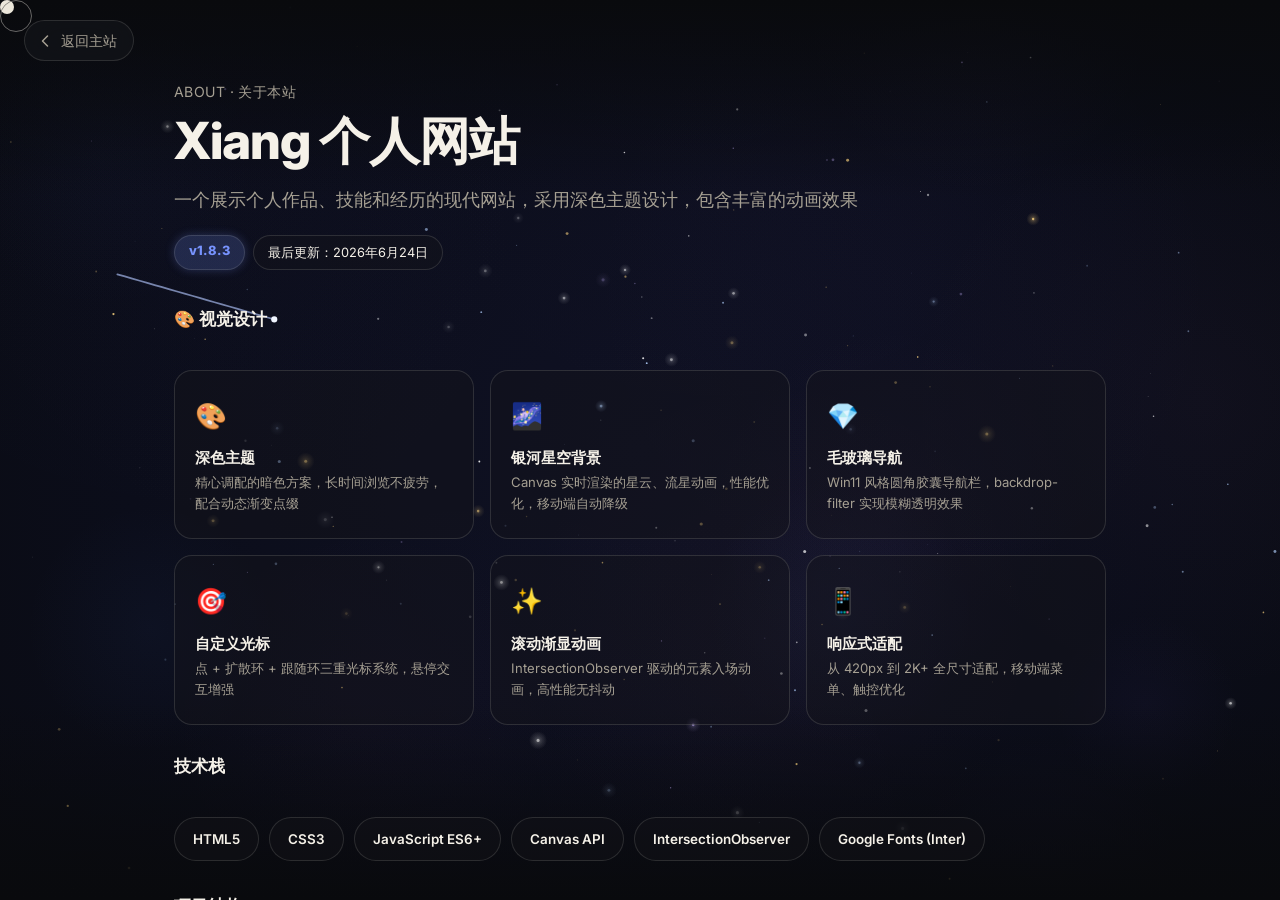
==== commit 5462a257: "V1.8.3" ====
--- a/page2/about.html
+++ b/page2/about.html
@@ -1,545 +1,305 @@
-﻿<!DOCTYPE html>
-<html lang="zh-CN">
-<head>
-  <meta charset="UTF-8">
-  <meta name="viewport" content="width=device-width, initial-scale=1.0">
-  <title>关于 | Xiang</title>
-  <meta name="description" content="Xiang 个人网站项目介绍、技术栈、文件结构与更新日志。">
-  <link rel="icon" type="image/webp" href="../images/head-icon.webp">
-  <link rel="preconnect" href="https://fonts.googleapis.com">
-  <link rel="preconnect" href="https://fonts.gstatic.com" crossorigin>
-  <link href="https://fonts.googleapis.com/css2?family=Inter:wght@400;700;800&display=swap" rel="stylesheet">
-  <link rel="stylesheet" href="../css/styles.css">
-  <link rel="stylesheet" href="../css/project-page.css">
-  <style>
-    #project-galaxy-canvas {
-      position: fixed;
-      inset: 0;
-      width: 100vw;
-      height: 100vh;
-      z-index: -1;
-      pointer-events: none;
-    }
-    main, .pj-section { position: relative; z-index: 1; }
-
-    /* Feature grid */
-    .ab-feature-grid {
-      display: grid;
-      grid-template-columns: repeat(3, minmax(0, 1fr));
-      gap: 16px;
-      margin: 32px 0;
-    }
-    .ab-feature {
-      padding: 24px 20px;
-      border-radius: 18px;
-      border: 1px solid var(--line);
-      background: rgba(20, 22, 27, 0.45);
-      backdrop-filter: blur(18px) saturate(1.2);
-      -webkit-backdrop-filter: blur(18px) saturate(1.2);
-      transition: transform 320ms cubic-bezier(.25,.46,.45,.94),
-                  box-shadow 320ms cubic-bezier(.25,.46,.45,.94);
-    }
-    .ab-feature:hover {
-      transform: translateY(-3px);
-      box-shadow: 0 12px 40px rgba(0,0,0,0.3);
-    }
-    .ab-feature-icon {
-      font-size: 1.6rem;
-      margin-bottom: 12px;
-      display: block;
-    }
-    .ab-feature h3 {
-      margin: 0 0 6px;
-      font-size: 0.95rem;
-      font-weight: 700;
-    }
-    .ab-feature p {
-      margin: 0;
-      font-size: 0.82rem;
-      color: var(--muted);
-      line-height: 1.6;
-    }
-
-    /* Tech stack pills */
-    .ab-tech-list {
-      display: flex;
-      flex-wrap: wrap;
-      gap: 10px;
-      margin: 20px 0 36px;
-    }
-    .ab-tech {
-      display: inline-flex;
-      align-items: center;
-      gap: 8px;
-      padding: 10px 18px;
-      border-radius: 999px;
-      border: 1px solid var(--line);
-      background: rgba(20, 22, 27, 0.4);
-      backdrop-filter: blur(16px);
-      -webkit-backdrop-filter: blur(16px);
-      font-size: 0.84rem;
-      font-weight: 600;
-      color: var(--ink);
-      transition: border-color 240ms ease, background 240ms ease;
-    }
-    .ab-tech:hover {
-      border-color: rgba(245, 241, 232, 0.3);
-      background: rgba(245, 241, 232, 0.08);
-    }
-
-    /* File tree */
-    .ab-tree {
-      margin: 20px 0 36px;
-      padding: 24px 28px;
-      border-radius: 18px;
-      border: 1px solid var(--line);
-      background: rgba(20, 22, 27, 0.45);
-      backdrop-filter: blur(18px) saturate(1.2);
-      -webkit-backdrop-filter: blur(18px) saturate(1.2);
-      font-family: "SF Mono", "Fira Code", "Cascadia Code", "Consolas", monospace;
-      font-size: 0.8rem;
-      line-height: 1.85;
-      color: var(--muted);
-      overflow-x: auto;
-      white-space: pre;
-    }
-    .ab-tree .dir { color: var(--blue); font-weight: 700; }
-    .ab-tree .file { color: var(--ink); }
-    .ab-tree .comment { color: rgba(166, 160, 147, 0.6); }
-
-    /* Changelog */
-    .ab-changelog {
-      margin: 20px 0;
-      position: relative;
-      padding-left: 28px;
-    }
-    .ab-changelog::before {
-      content: "";
-      position: absolute;
-      left: 6px;
-      top: 8px;
-      bottom: 8px;
-      width: 2px;
-      background: var(--line);
-      border-radius: 1px;
-    }
-    .ab-version {
-      position: relative;
-      margin-bottom: 32px;
-    }
-    .ab-version::before {
-      content: "";
-      position: absolute;
-      left: -24px;
-      top: 8px;
-      width: 10px;
-      height: 10px;
-      border-radius: 50%;
-      border: 2px solid var(--blue);
-      background: var(--bg);
-    }
-    .ab-version.is-current::before {
-      background: var(--blue);
-      box-shadow: 0 0 10px rgba(120, 148, 255, 0.4);
-    }
-    .ab-version-header {
-      display: flex;
-      align-items: center;
-      gap: 10px;
-      margin-bottom: 10px;
-    }
-    .ab-version-header h3 {
-      margin: 0;
-      font-size: 1.05rem;
-      font-weight: 800;
-    }
-    .is-current .ab-version-header h3 {
-      font-size: 1.6rem;
-      color: #fff;
-      text-shadow: 0 0 18px rgba(120, 148, 255, 0.55), 0 0 40px rgba(120, 148, 255, 0.25);
-    }
-    .ab-version-tag {
-      display: inline-flex;
-      padding: 3px 10px;
-      border-radius: 999px;
-      font-size: 0.7rem;
-      font-weight: 700;
-      letter-spacing: 0.04em;
-      text-transform: uppercase;
-    }
-    .ab-tag-current {
-      background: rgba(120, 148, 255, 0.22);
-      color: var(--blue);
-      font-size: 0.75rem;
-      padding: 4px 14px;
-      box-shadow: 0 0 12px rgba(120, 148, 255, 0.3);
-    }
-    .ab-version ul {
-      margin: 0;
-      padding: 0;
-      list-style: none;
-    }
-    .ab-version li {
-      position: relative;
-      padding-left: 16px;
-      margin-bottom: 6px;
-      font-size: 0.88rem;
-      color: var(--muted);
-      line-height: 1.6;
-    }
-    .ab-version li::before {
-      content: "·";
-      position: absolute;
-      left: 0;
-      color: var(--blue);
-      font-weight: 800;
-    }
-
-    /* Design highlights */
-    .ab-design-grid {
-      display: grid;
-      grid-template-columns: repeat(2, minmax(0, 1fr));
-      gap: 14px;
-      margin: 20px 0 36px;
-    }
-    .ab-design-item {
-      padding: 20px;
-      border-radius: 14px;
-      border: 1px solid var(--line);
-      background: rgba(20, 22, 27, 0.35);
-    }
-    .ab-design-item h4 {
-      margin: 0 0 4px;
-      font-size: 0.88rem;
-      font-weight: 700;
-    }
-    .ab-design-item code {
-      display: block;
-      font-size: 0.78rem;
-      color: var(--blue);
-      font-family: "SF Mono", "Fira Code", "Cascadia Code", "Consolas", monospace;
-      margin-top: 6px;
-    }
-    .ab-design-item p {
-      margin: 0;
-      font-size: 0.82rem;
-      color: var(--muted);
-    }
-
-    /* Responsive */
-    @media (max-width: 720px) {
-      .ab-feature-grid { grid-template-columns: 1fr; }
-      .ab-design-grid { grid-template-columns: 1fr; }
-      .ab-tree { font-size: 0.72rem; padding: 18px 16px; }
-    }
-    @media (min-width: 721px) and (max-width: 1024px) {
-      .ab-feature-grid { grid-template-columns: repeat(2, minmax(0, 1fr)); }
-    }
-  </style>
-</head>
-<body>
-  <div class="scroll-progress" aria-hidden="true"></div>
-  <div class="cursor-dot" aria-hidden="true"></div>
-  <div class="cursor-expand" aria-hidden="true"></div>
-  <div class="cursor-ring" aria-hidden="true"></div>
-
-  <main>
-    <canvas id="project-galaxy-canvas" aria-hidden="true"></canvas>
-
-    <section class="pj-section">
-      <div class="pj-wrap">
-        <a class="pj-breadcrumb" href="../index.html">
-          <svg viewBox="0 0 24 24" fill="none" stroke="currentColor" stroke-width="1.8" stroke-linecap="round" stroke-linejoin="round" width="16" height="16"><path d="M15 18l-6-6 6-6"/></svg>
-          返回主站
-        </a>
-
-        <p class="pj-kicker">About · 关于本站</p>
-        <h1 class="pj-title">Xiang 个人网站</h1>
-        <p class="pj-lead">一个展示个人作品、技能和经历的现代个人网站，采用深色主题设计，包含丰富的动画效果。</p>
-        <div class="pj-chips">
-          <span style="background:rgba(120,148,255,0.2);color:var(--blue);font-weight:800;padding:4px 14px;border-radius:999px;box-shadow:0 0 10px rgba(120,148,255,0.25)">v1.8.0</span>
-          <span>最后更新：2026年6月9日</span>
-          <span>作者：Xiang</span>
-        </div>
-
-        <!-- ==================== 项目特点 ==================== -->
-        <div class="pj-body">
-          <h3 class="pj-h3">🎨 视觉设计</h3>
-        </div>
-
-        <div class="ab-feature-grid">
-          <div class="ab-feature reveal">
-            <span class="ab-feature-icon">🌑</span>
-            <h3>深色主题</h3>
-            <p>专业的暗色界面设计，以 #090a0d 为背景色，营造沉浸式视觉体验</p>
-          </div>
-          <div class="ab-feature reveal">
-            <span class="ab-feature-icon">🪟</span>
-            <h3>毛玻璃效果</h3>
-            <p>Win11 风格的导航栏和卡片，使用 backdrop-filter 实现磨砂质感</p>
-          </div>
-          <div class="ab-feature reveal">
-            <span class="ab-feature-icon">✨</span>
-            <h3>自定义光标</h3>
-            <p>三层结构的光标效果——光点、扩展环、跟随环，带来精致交互体验</p>
-          </div>
-        </div>
-
-        <div class="pj-body">
-          <h3 class="pj-h3">🚀 动画效果</h3>
-        </div>
-
-        <div class="ab-feature-grid">
-          <div class="ab-feature reveal">
-            <span class="ab-feature-icon">🌌</span>
-            <h3>银河系星空背景</h3>
-            <p>Canvas 实现的动态星空，包含星云、流星和闪烁效果</p>
-          </div>
-          <div class="ab-feature reveal">
-            <span class="ab-feature-icon">⌨️</span>
-            <h3>打字机动画</h3>
-            <p>标题文字逐字出现效果，增强页面加载时的叙事感</p>
-          </div>
-          <div class="ab-feature reveal">
-            <span class="ab-feature-icon">📜</span>
-            <h3>滚动渐显</h3>
-            <p>元素进入视口时的动画，使用 Intersection Observer 实现</p>
-          </div>
-          <div class="ab-feature reveal">
-            <span class="ab-feature-icon">💨</span>
-            <h3>技能烟雾效果</h3>
-            <p>鼠标跟随的粒子效果，在技能板块营造动态氛围</p>
-          </div>
-          <div class="ab-feature reveal">
-            <span class="ab-feature-icon">☄️</span>
-            <h3>流星效果</h3>
-            <p>随机出现的流星动画，为星空背景增添生命力</p>
-          </div>
-        </div>
-
-        <div class="pj-body">
-          <h3 class="pj-h3">📱 功能特性</h3>
-        </div>
-
-        <div class="ab-feature-grid">
-          <div class="ab-feature reveal">
-            <span class="ab-feature-icon">📂</span>
-            <h3>项目展示</h3>
-            <p>8 个精选项目详情，Apple editorial 风格的二级界面</p>
-          </div>
-          <div class="ab-feature reveal">
-            <span class="ab-feature-icon">🛠️</span>
-            <h3>技能展示</h3>
-            <p>动态技能条效果，直观呈现技术能力</p>
-          </div>
-          <div class="ab-feature reveal">
-            <span class="ab-feature-icon">⏳</span>
-            <h3>时间线</h3>
-            <p>个人经历时间线，清晰记录成长轨迹</p>
-          </div>
-          <div class="ab-feature reveal">
-            <span class="ab-feature-icon">💬</span>
-            <h3>评价轮播</h3>
-            <p>AI 评价卡片轮播，多角度展示个人特质</p>
-          </div>
-          <div class="ab-feature reveal">
-            <span class="ab-feature-icon">📷</span>
-            <h3>摄影作品</h3>
-            <p>智能设备识别和 emoji 显示，手机/相机/胶片自动区分</p>
-          </div>
-        </div>
-
-        <!-- ==================== 设计特色 ==================== -->
-        <div class="pj-body">
-          <h3 class="pj-h3">🎨 设计特色</h3>
-        </div>
-
-        <div class="ab-design-grid">
-          <div class="ab-design-item reveal">
-            <h4>暗色主题</h4>
-            <p>整体配色方案</p>
-            <code>#090a0d 背景色</code>
-          </div>
-          <div class="ab-design-item reveal">
-            <h4>金色强调</h4>
-            <p>主色调与重点标注</p>
-            <code>#ffd700 主色调</code>
-          </div>
-          <div class="ab-design-item reveal">
-            <h4>毛玻璃效果</h4>
-            <p>Win11 风格磨砂质感</p>
-            <code>backdrop-filter: blur</code>
-          </div>
-          <div class="ab-design-item reveal">
-            <h4>自定义字体</h4>
-            <p>现代无衬线字体家族</p>
-            <code>Inter 字体家族</code>
-          </div>
-        </div>
-
-        <!-- ==================== 技术栈 ==================== -->
-        <div class="pj-body">
-          <h3 class="pj-h3">技术栈</h3>
-          <p>前端技术与设计工具</p>
-        </div>
-
-        <div class="ab-tech-list">
-          <span class="ab-tech reveal">HTML5 — 语义化标签</span>
-          <span class="ab-tech reveal">CSS3 — Flexbox / Grid / 动画 / 渐变</span>
-          <span class="ab-tech reveal">JavaScript — ES6+</span>
-          <span class="ab-tech reveal">Canvas API</span>
-          <span class="ab-tech reveal">Intersection Observer</span>
-        </div>
-
-        <!-- ==================== 文件结构 ==================== -->
-        <div class="pj-body">
-          <h3 class="pj-h3">文件结构</h3>
-        </div>
-
-        <div class="ab-tree reveal"><span class="dir">.</span>
-├── <span class="file">index.html</span>                  <span class="comment"># 主页面结构</span>
-├── <span class="file">README.md</span>                   <span class="comment"># 项目说明文档</span>
-├── <span class="dir">css/</span>
-│   ├── <span class="file">styles.css</span>              <span class="comment"># 全局样式（暗色主题、毛玻璃、卡片、响应式等）</span>
-│   ├── <span class="file">project-page.css</span>        <span class="comment"># 项目详情页专用样式（Apple editorial 风格）</span>
-│   └── <span class="file">film-festival-awards.css</span> <span class="comment"># 电影节奖项专用样式</span>
-├── <span class="dir">js/</span>
-│   ├── <span class="file">main.js</span>                 <span class="comment"># 主页交互逻辑（光标、倾斜、轮播、涟漪等）</span>
-│   ├── <span class="file">galaxy.js</span>               <span class="comment"># Canvas 银河系星云背景（独立模块）</span>
-│   ├── <span class="file">now-stars.js</span>            <span class="comment"># now 板块星空粒子背景</span>
-│   ├── <span class="file">skills-smoke.js</span>         <span class="comment"># skills 板块烟雾跟随效果</span>
-│   ├── <span class="file">cam-info.js</span>             <span class="comment"># 摄影作品智能设备识别和 emoji 显示</span>
-│   ├── <span class="file">sub-page.js</span>             <span class="comment"># 子页面共用交互（光标、滚动、进度条）</span>
-│   └── <span class="file">project-galaxy.js</span>       <span class="comment"># 子页面银河星空背景</span>
-├── <span class="dir">images/</span>
-│   ├── <span class="dir">photo/</span>                  <span class="comment"># 摄影作品文件夹</span>
-│   ├── <span class="dir">project/</span>                <span class="comment"># 项目图片文件夹</span>
-│   ├── <span class="dir">icon/</span>                   <span class="comment"># 图标文件夹</span>
-│   └── <span class="file">head-icon.webp</span>          <span class="comment"># 网站标签页图标</span>
-├── <span class="dir">page2/</span>
-│   ├── <span class="file">about.html</span>              <span class="comment"># 关于页面（项目信息与更新日志）</span>
-│   ├── <span class="file">ai.html</span>                 <span class="comment"># AI 项目页面</span>
-│   └── <span class="file">project-details.html</span>    <span class="comment"># 项目详情汇总页面</span>
-└── <span class="dir">projects data/</span>
-    ├── <span class="file">acc.txt</span>                 <span class="comment"># ACC 夏日挑战赛项目数据</span>
-    ├── <span class="file">ai.txt</span>                  <span class="comment"># AI 项目数据</span>
-    ├── <span class="file">bilibili.txt</span>            <span class="comment"># B 站 up 主项目数据</span>
-    ├── <span class="file">bji.txt</span>                 <span class="comment"># BJI 手机设计项目数据</span>
-    ├── <span class="file">f1.txt</span>                  <span class="comment"># F1 数据可视化项目数据</span>
-    ├── <span class="file">gamebook.txt</span>            <span class="comment"># 游戏本设计项目数据</span>
-    ├── <span class="file">stop-motion.txt</span>         <span class="comment"># 定格动画项目数据</span>
-    └── <span class="file">xianyu.txt</span>              <span class="comment"># 闲鱼店铺项目数据</span></div>
-
-        <!-- ==================== 更新日志 ==================== -->
-        <div class="pj-body">
-          <h3 class="pj-h3">更新日志</h3>
-        </div>
-
-        <div class="ab-changelog">
-          <div class="ab-version is-current reveal">
-            <div class="ab-version-header">
-              <h3>v1.8.0</h3>
-              <span class="ab-version-tag ab-tag-current">当前版本</span>
-            </div>
-            <ul>
-              <li>新增关于页面，展示项目信息与更新日志</li>
-              <li>导航栏新增关于页面入口</li>
-            </ul>
-          </div>
-
-          <div class="ab-version reveal">
-            <div class="ab-version-header">
-              <h3>v1.7.5</h3>
-            </div>
-            <ul>
-              <li>图片文件夹分类：重新组织图片文件结构</li>
-              <li>images/photo/ 存放摄影作品，images/project/ 存放项目图片</li>
-              <li>智能设备识别：摄影作品悬停显示不同 emoji（📱 手机 / 📷 相机 / 🎞️ 胶片）</li>
-              <li>路径优化：更新所有图片引用路径</li>
-              <li>代码清理：优化文件结构和命名</li>
-            </ul>
-          </div>
-
-          <div class="ab-version reveal">
-            <div class="ab-version-header">
-              <h3>v1.7.4</h3>
-            </div>
-            <ul>
-              <li>修复星空背景显示问题</li>
-              <li>优化光标效果性能</li>
-              <li>更新项目数据文件</li>
-              <li>清理项目文件结构</li>
-            </ul>
-          </div>
-
-          <div class="ab-version reveal">
-            <div class="ab-version-header">
-              <h3>v1.7.3</h3>
-            </div>
-            <ul>
-              <li>修复二级界面黑屏问题</li>
-              <li>评价卡片间隙优化</li>
-              <li>评价卡片切换动画加速</li>
-            </ul>
-          </div>
-
-          <div class="ab-version reveal">
-            <div class="ab-version-header">
-              <h3>v1.7.2</h3>
-            </div>
-            <ul>
-              <li>新增 AI 评价轮播效果</li>
-              <li>优化项目卡片交互</li>
-              <li>修复响应式布局问题</li>
-            </ul>
-          </div>
-
-          <div class="ab-version reveal">
-            <div class="ab-version-header">
-              <h3>v1.7.1</h3>
-            </div>
-            <ul>
-              <li>新增银河系星空背景</li>
-              <li>优化自定义光标效果</li>
-              <li>新增技能烟雾效果</li>
-            </ul>
-          </div>
-
-          <div class="ab-version reveal">
-            <div class="ab-version-header">
-              <h3>v1.7.0</h3>
-            </div>
-            <ul>
-              <li>Hero 区域替换为 Canvas 星空背景</li>
-              <li>导航栏升级为 Win11 风格毛玻璃效果</li>
-              <li>项目卡片新增兄弟卡片阴影联动</li>
-              <li>评价卡片改为轮播模式</li>
-            </ul>
-          </div>
-        </div>
-
-        <!-- ==================== 许可说明 ==================== -->
-        <div class="pj-body">
-          <h3 class="pj-h3">许可说明</h3>
-          <p>本项目为个人作品展示网站，所有内容和设计均为原创。</p>
-        </div>
-
-        <p class="pj-caption">最后更新：2026年6月9日</p>
-      </div>
-    </section>
-  </main>
-
-  <footer class="footer">
-    <div class="wrap">
-      <span>&copy; Copyright Xiang v1.8.0</span>
-      <span>
-        <a href="https://beian.miit.gov.cn/" target="_blank" rel="noreferrer">京ICP备2025125899号-3</a>
-        <a href="https://beian.mps.gov.cn/#/query/webSearch" target="_blank" rel="noreferrer">京公网安备11010802047684号</a>
-      </span>
-    </div>
-  </footer>
-
-  <script src="../js/sub-page.js" defer></script>
-  <script src="../js/project-galaxy.js" defer></script>
-</body>
-</html>+<!DOCTYPE html>
+<html lang="zh-CN">
+<head>
+  <meta charset="UTF-8">
+  <meta name="viewport" content="width=device-width, initial-scale=1.0">
+  <title>关于 | Xiang</title>
+  <meta name="description" content="Xiang 个人网站项目介绍、技术栈、文件结构与更新日志。">
+  <link rel="icon" type="image/webp" href="../images/head-icon.webp">
+  <link rel="preconnect" href="https://fonts.googleapis.com">
+  <link rel="preconnect" href="https://fonts.gstatic.com" crossorigin>
+  <!-- Google Fonts 非阻塞加载：preload 预载，加载完成后切换为 stylesheet，并提供 noscript 回退 -->
+  <link rel="preload" as="style" href="https://fonts.googleapis.com/css2?family=Inter:wght@400;700;800&display=swap" onload="this.rel='stylesheet'">
+  <noscript><link rel="stylesheet" href="https://fonts.googleapis.com/css2?family=Inter:wght@400;700;800&display=swap"></noscript>
+  <link rel="stylesheet" href="../css/styles.css">
+  <link rel="stylesheet" href="../css/project-page.css">
+  <!-- 子页面通用样式外链（银河画布定位与内容层级），替代原内联样式块中的对应规则 -->
+  <link rel="stylesheet" href="../css/sub-page.css">
+  <!-- PWA 清单引用 -->
+  <link rel="manifest" href="../manifest.webmanifest">
+  <!-- about 页面专属样式（特性卡片、技术标签、文件树、更新日志时间线） -->
+  <link rel="stylesheet" href="../css/about-page.css">
+</head>
+<body>
+  <!-- 固定返回主站按钮 — 左上角毛玻璃胶囊 -->
+  <a class="pj-back-fixed" href="../index.html" aria-label="返回主站">
+    <svg viewBox="0 0 24 24" fill="none" stroke="currentColor" stroke-width="1.8" stroke-linecap="round" stroke-linejoin="round" width="20" height="20"><path d="M15 18l-6-6 6-6"/></svg>
+    返回主站
+  </a>
+  <!-- 滚动进度条 & 自定义光标系统 -->
+  <div class="scroll-progress" aria-hidden="true"></div>
+  <div class="cursor-dot" aria-hidden="true"></div>
+  <div class="cursor-expand" aria-hidden="true"></div>
+  <div class="cursor-ring" aria-hidden="true"></div>
+
+  <main>
+    <!-- 银河系星空背景画布 -->
+    <canvas id="project-galaxy-canvas" aria-hidden="true"></canvas>
+
+    <!-- ==================== 关于页面主体 ==================== -->
+    <section class="pj-section">
+      <div class="pj-wrap">
+        <!-- 面包屑导航 — 返回主站 -->
+        <a class="pj-breadcrumb" href="../index.html">
+          <svg viewBox="0 0 24 24" fill="none" stroke="currentColor" stroke-width="1.8" stroke-linecap="round" stroke-linejoin="round" width="16" height="16"><path d="M15 18l-6-6 6-6"/></svg>
+          返回主站
+        </a>
+
+        <!-- 页面标题区域 -->
+        <p class="pj-kicker">About · 关于本站</p>
+        <h1 class="pj-title">Xiang 个人网站</h1>
+        <p class="pj-lead">一个展示个人作品、技能和经历的现代网站，采用深色主题设计，包含丰富的动画效果</p>
+        <!-- 版本号、更新日期、作者标签 -->
+        <div class="pj-chips">
+          <span style="background:rgba(120,148,255,0.2);color:var(--blue);font-weight:800;padding:4px 14px;border-radius:999px;box-shadow:0 0 10px rgba(120,148,255,0.25)">v1.8.3</span>
+          <span>最后更新：2026年6月24日</span>
+        </div>
+
+        <!-- ==================== 项目特点 ==================== -->
+        <div class="pj-body">
+          <h3 class="pj-h3">🎨 视觉设计</h3>
+        </div>
+
+        <div class="ab-feature-grid">
+          <!-- 特性卡片：深色主题 -->
+          <div class="ab-feature reveal">
+            <span class="ab-feature-icon">🎨</span>
+                    <h3>深色主题</h3>
+            <p>精心调配的暗色方案，长时间浏览不疲劳，配合动态渐变点缀</p>
+          </div>
+          <!-- 特性卡片：银河星空背景 -->
+          <div class="ab-feature reveal">
+            <span class="ab-feature-icon">🌌</span>
+                    <h3>银河星空背景</h3>
+            <p>Canvas 实时渲染的星云、流星动画，性能优化，移动端自动降级</p>
+          </div>
+          <!-- 特性卡片：毛玻璃导航 -->
+          <div class="ab-feature reveal">
+            <span class="ab-feature-icon">💎</span>
+                    <h3>毛玻璃导航</h3>
+            <p>Win11 风格圆角胶囊导航栏，backdrop-filter 实现模糊透明效果</p>
+          </div>
+          <!-- 特性卡片：自定义光标 -->
+          <div class="ab-feature reveal">
+            <span class="ab-feature-icon">🎯</span>
+                    <h3>自定义光标</h3>
+            <p>点 + 扩散环 + 跟随环三重光标系统，悬停交互增强</p>
+          </div>
+          <!-- 特性卡片：滚动渐显动画 -->
+          <div class="ab-feature reveal">
+            <span class="ab-feature-icon">✨</span>
+                    <h3>滚动渐显动画</h3>
+            <p>IntersectionObserver 驱动的元素入场动画，高性能无抖动</p>
+          </div>
+          <!-- 特性卡片：响应式适配 -->
+          <div class="ab-feature reveal">
+            <span class="ab-feature-icon">📱</span>
+                    <h3>响应式适配</h3>
+            <p>从 420px 到 2K+ 全尺寸适配，移动端菜单、触控优化</p>
+          </div>
+        </div>
+
+        <!-- ==================== 技术栈 ==================== -->
+        <div class="pj-body">
+          <h3 class="pj-h3">技术栈</h3>
+        </div>
+
+        <!-- 技术标签胶囊列表 -->
+        <div class="ab-tech-list">
+          <span class="ab-tech">HTML5</span>
+          <span class="ab-tech">CSS3</span>
+          <span class="ab-tech">JavaScript ES6+</span>
+          <span class="ab-tech">Canvas API</span>
+          <span class="ab-tech">IntersectionObserver</span>
+          <span class="ab-tech">Google Fonts (Inter)</span>
+        </div>
+
+        <!-- ==================== 项目结构 ==================== -->
+        <div class="pj-body">
+          <h3 class="pj-h3">项目结构</h3>
+        </div>
+
+        <!-- 文件树展示 -->
+        <div class="ab-tree"><span class="dir">xiang/</span>
+├── <span class="file">index.html</span>                <span class="comment"># 主页</span>
+├── <span class="dir">css/</span>
+│   ├── <span class="file">styles.css</span>            <span class="comment"># 主样式表（含所有组件样式）</span>
+│   └── <span class="file">project-page.css</span>      <span class="comment"># 项目详情页专用样式</span>
+├── <span class="dir">js/</span>
+│   ├── <span class="file">main.js</span>                <span class="comment"># 主交互逻辑（加载动画、导航、滚动渐显、光标、评价轮播、技能弹窗）</span>
+│   ├── <span class="file">galaxy.js</span>              <span class="comment"># 首页银河系星云背景动画</span>
+│   ├── <span class="file">now-stars.js</span>           <span class="comment"># 当前状态区域星空背景</span>
+│   ├── <span class="file">skills-smoke.js</span>        <span class="comment"># 技能区域黑金粒子光标效果</span>
+│   ├── <span class="file">cam-info.js</span>            <span class="comment"># 摄影作品悬停显示设备信息</span>
+│   ├── <span class="file">sub-page.js</span>            <span class="comment"># 二级页面通用逻辑（滚动渐显、光标、进度条）</span>
+│   └── <span class="file">project-galaxy.js</span>      <span class="comment"># 二级页面银河系星空背景</span>
+├── <span class="dir">page2/</span>
+│   ├── <span class="file">about.html</span>             <span class="comment"># 关于页面</span>
+│   ├── <span class="file">ai.html</span>                <span class="comment"># AI 前沿科技探索项目页</span>
+│   └── <span class="file">project-details.html</span>   <span class="comment"># 项目详情汇总页</span>
+└── <span class="dir">images/</span>
+    ├── <span class="file">head-icon.webp</span>         <span class="comment"># 网站图标</span>
+    ├── <span class="dir">icon/</span>                  <span class="comment"># 技能图标</span>
+    ├── <span class="dir">photo/</span>                 <span class="comment"># 摄影作品图片</span>
+    └── <span class="dir">project/</span>               <span class="comment"># 项目展示图片</span>
+        └── <span class="dir">detail/</span>            <span class="comment"># 项目详情图片</span></div>
+
+        <!-- ==================== 更新日志 ==================== -->
+        <div class="pj-body">
+          <h3 class="pj-h3">更新日志</h3>
+        </div>
+
+        <!-- 更新日志时间线 -->
+        <div class="ab-changelog">
+          <!-- v1.8.3 — 当前版本 -->
+          <div class="ab-version is-current reveal">
+            <div class="ab-version-header">
+              <h3>v1.8.3</h3>
+              <span class="ab-version-tag ab-tag-current">当前版本</span>
+            </div>
+            <ul>
+              <li>修复二级界面段落滚动位置问题（切换段落默认从顶部开始）</li>
+              <li>删除无关文件，清理失效引用</li>
+              <li>项目二级界面图片增加卡片悬停放大效果</li>
+              <li>增加很多多多多的动画效果</li>
+            </ul>
+          </div>
+
+          <!-- v1.8.2 -->
+          <div class="ab-version reveal">
+            <div class="ab-version-header">
+              <h3>v1.8.2</h3>
+            </div>
+            <ul>
+              <li>优化内容排版</li>
+              <li>代码优化</li>
+              <li>网站信息页面备案信息移至页面底部</li>
+              <li>为全部代码文件添加/优化中文注释</li>
+            </ul>
+          </div>
+
+          <!-- v1.8.0 -->
+          <div class="ab-version reveal">
+            <div class="ab-version-header">
+              <h3>v1.8.0</h3>
+            </div>
+            <ul>
+              <li>新增网站信息页面：展示项目信息与更新日志</li>
+              <li>导航栏新增网站信息入口：一键访问项目详情</li>
+              <li>优化项目二级界面信息</li>
+            </ul>
+          </div>
+
+          <!-- v1.7.5 -->
+          <div class="ab-version reveal">
+            <div class="ab-version-header">
+              <h3>v1.7.5</h3>
+            </div>
+            <ul>
+              <li>图片文件夹分类：重新组织图片文件结构</li>
+              <li>images/photo/ 存放摄影作品，images/project/ 存放项目图片</li>
+              <li>智能设备识别：摄影作品悬停显示不同 emoji（📱 手机 / 📷 相机 / 🎞️ 胶片）</li>
+              <li>路径优化：更新所有图片引用路径</li>
+              <li>代码清理：优化文件结构和命名</li>
+            </ul>
+          </div>
+
+          <!-- v1.7.4 -->
+          <div class="ab-version reveal">
+            <div class="ab-version-header">
+              <h3>v1.7.4</h3>
+            </div>
+            <ul>
+              <li>修复星空背景显示问题</li>
+              <li>优化光标效果性能</li>
+              <li>更新项目数据文件</li>
+              <li>清理项目文件结构</li>
+            </ul>
+          </div>
+
+          <!-- v1.7.3 -->
+          <div class="ab-version reveal">
+            <div class="ab-version-header">
+              <h3>v1.7.3</h3>
+            </div>
+            <ul>
+              <li>修复二级界面黑屏问题</li>
+              <li>评价卡片间隙优化</li>
+              <li>评价卡片切换动画加速</li>
+            </ul>
+          </div>
+
+          <!-- v1.7.2 -->
+          <div class="ab-version reveal">
+            <div class="ab-version-header">
+              <h3>v1.7.2</h3>
+            </div>
+            <ul>
+              <li>新增 AI 评价轮播效果</li>
+              <li>优化项目卡片交互</li>
+              <li>修复响应式布局问题</li>
+            </ul>
+          </div>
+
+          <!-- v1.7.1 -->
+          <div class="ab-version reveal">
+            <div class="ab-version-header">
+              <h3>v1.7.1</h3>
+            </div>
+            <ul>
+              <li>新增银河系星空背景</li>
+              <li>优化自定义光标效果</li>
+              <li>新增技能烟雾效果</li>
+            </ul>
+          </div>
+
+          <!-- v1.7.0 -->
+          <div class="ab-version reveal">
+            <div class="ab-version-header">
+              <h3>v1.7.0</h3>
+            </div>
+            <ul>
+              <li>Hero 区域替换为 Canvas 星空背景</li>
+              <li>导航栏升级为 Win11 风格毛玻璃效果</li>
+              <li>项目卡片新增兄弟卡片阴影联动</li>
+              <li>评价卡片改为轮播模式</li>
+            </ul>
+          </div>
+        </div>
+
+        <!-- ==================== 许可说明 ==================== -->
+        <div class="pj-body">
+          <h3 class="pj-h3">许可说明</h3>
+          <p>本项目为个人作品展示网站，所有内容和设计均为原创。</p>
+        </div>
+
+        <!-- ==================== 备案信息（移至页面底部） ==================== -->
+        <div class="pj-body" style="margin-top:40px;">
+          <div style="display:flex;flex-wrap:wrap;gap:16px;align-items:center;font-size:0.82rem;color:var(--muted);">
+            <a href="https://beian.miit.gov.cn/" target="_blank" rel="noreferrer" style="color:var(--muted);">京ICP备2025125899号-3</a>
+            <a href="https://beian.mps.gov.cn/#/query/webSearch" target="_blank" rel="noreferrer" style="color:var(--muted);">京公网安备11010802047684号</a>
+          </div>
+        </div>
+      </div>
+    </section>
+  </main>
+  
+
+  <!-- ===== JavaScript 脚本加载 ===== -->
+  <!-- sub-page.js: 二级页面通用逻辑（段落切换、自定义光标、进度条） -->
+  <!-- project-galaxy.js: 银河系星空背景动画 -->
+  <script src="../js/sub-page.js" defer></script>
+  <script src="../js/project-galaxy.js" defer></script>
+  <script src="../js/click-spark.js" defer></script>
+  <!-- PWA：注册 Service Worker 实现离线缓存与资源预载 -->
+  <script>
+    if ('serviceWorker' in navigator) {
+      window.addEventListener('load', function() {
+        navigator.serviceWorker.register('../sw.js').catch(function(e) {
+          console.warn('SW 注册失败：', e);
+        });
+      });
+    }
+  </script>
+</body>
+</html>
--- a/css/styles.css
+++ b/css/styles.css
@@ -1,11 +1,9 @@
-﻿
-        /* Cubic Racing 閿熸枻鎷风珯閿熸枻鎷峰紡??v1.4.4
-         * 閿熸枻鎷烽敓鐨嗭綇鎷烽敓鏂ゆ嫹鑹??閿熸枻鎷?姣涢敓鏂ゆ嫹閿熸枻鎷烽敓鏂ゆ�??閿熸枻鎷?閿熸枻鎷烽敓鏂ゆ嫹閿熸枻鎷烽敓鏂ゆ嫹 閿熸枻鎷?閿熺殕璁规嫹閿熸枻鎷烽敓??閿熸枻鎷?鏃堕敓鏂ゆ嫹??閿熸枻鎷?閿熸枻鎷烽敓鏂ゆ嫹閿熸枻�?
-         *       Canvas 閿熸枻鎷烽敓鎺ユ唻鎷烽敓鏂ゆ�?閿熸枻鎷?閿熸枻鎷烽敓鏂ゆ�?閿熸枻鎷?閿熸枻鎷锋槂浣庡嚖鎷烽敓�?閿熸枻鎷?3D 閿熸枻鎷风墖閿熸枻鎷锋枩 閿熸枻鎷?閿熸枻鎷峰簲寮忛敓鏂ゆ嫹閿熸枻鎷?
-         */
-
-        /* ---- CSS 閿熸枻鎷烽敓鏂ゆ�?---- */
-        /* 閿熸枻鎷蜂簺閿熸枻鎷烽敓鏂ゆ嫹閿熸枻鎷烽敓鏂ゆ嫹閿熸枻鎷烽敓鏂ゆ嫹閿熸枻鎷烽〉閿熸枻鎷烽敓鏂ゆ嫹閿熸埅闈╂嫹浣块敓鐭綇鎷烽敓鏂ゆ嫹涓€閿熸枻鎷峰叏閿熸枻鎷烽敓鏂ゆ嫹鏁?*/
+
+        /* Xiang 个人网站样式表 v1.8.3
+         * 深色主题：暗色背景 + 浅色文字 + 毛玻璃效果 + 动态渐变点缀
+         *       Canvas 星空背景、自定义光标、滚动渐显、卡片 3D 倾斜、响应式布局 */
+        /* ---- CSS 变量定义 ---- */
+        /* 这些变量定义了全站使用的颜色和间距，确保样式一致性 */
         :root {
             --bg: #090a0d;
             --paper: #14161b;
@@ -28,49 +26,49 @@
             --glass-blur: blur(20px);
         }
 
-        /* ---- 鍏ㄩ敓鏂ゆ嫹閿熸枻鎷烽敓鐭綇鎷烽敓鏂ゆ嫹閿熸枻鎷烽敓鏂ゆ嫹鍏冮敓鎴殑鍖℃嫹鍛掗敓鏂ゆ嫹鎯寸粸閰甸�?---- */
+        /* ---- 全局盒模型和基础样式重置 ---- */
         * {
             box-sizing: border-box;
         }
 
-        /* 閿熸枻鎷烽敓鐭亷鎷烽敓鏂ゆ嫹閿熸枻鎷烽敓缁炴唻鎷烽敓鎻鎷烽敓鏂ゆ嫹骞抽敓鏂ゆ嫹閿熸枻鎷烽敓鏂ゆ嫹閿熸枻鎷烽敓鏂ゆ嫹閿熸枻鎷风灛閿熸枻鎷烽敓鏂ゆ�??*/
+        /* 为所有元素启用 border-box，简化宽高计算 */
         html {
             scroll-behavior: smooth;
         }
 
-        /* ---- 椤甸敓鏂ゆ嫹閿熸枻鎷烽敓鏂ゆ嫹閿熸枻鎷峰�?---- */
-        /* 閿熸枻鎷疯壊閿熸枻鎷烽敓鏂ゆ�?+ 寰敓鏂ゆ嫹閿熸枻鎷烽敓鏂ゆ嫹閿熸枻鎷烽�?+ 閿熸枻鎷烽敓杈冪尨鎷烽敓鏂ゆ嫹閿熻緝闈╂嫹涓€閿熸枻鎷烽敓鏂ゆ嫹鑹查敓鏂ゆ嫹??*/
-        /* 閿熸枻鎷烽敓鏂ゆ嫹閿熸枻鎷锋啩杈炬嫹閿熸枻鎷烽敓鏂ゆ嫹閿熺Ц鎾呮嫹姝夐敓鏂ゆ嫹閿熸枻鎷烽敓鏂ゆ嫹閿熼叺鐧告嫹鍙╄皨閿熸枻鎷烽敓鍙嶆嫹�?*/
+        /* ---- 页面根元素基础 ---- */
+        /* 深色背景 + 微软雅黑优先 + 平滑滚动过渡 */
+        /* 跨浏览器字体栈确保各平台显示一致 */
         body {
             margin: 0;
             color: var(--ink);
             animation: pageIn 0.8s ease;
             cursor: none;
-    background: var(--bg);
+            background: var(--bg);
             font-family: Inter, ui-sans-serif, system-ui, -apple-system, BlinkMacSystemFont, "Segoe UI", "PingFang SC", "Microsoft YaHei", sans-serif;
             line-height: 1.65;
             letter-spacing: 0;
         }
 
-        /* 寮洪敓鏂ゆ嫹閿熸枻鎷烽敓鍙枻鎷烽敓鏂ゆ嫹鍏冮敓鏂ゆ嫹閿熸枻鎷烽敓鏂ゆ嫹绯荤粺閿熸枻�??*/
+        /* 强制所有可交互元素的光标为自定义样式 */
         a, button, input, textarea, select,
         .button, .nav-links a, .contact-list a,
         .menu-toggle, .work-link, .brand {
             cursor: none;
         }
 
-        /* 閿熻浼欐嫹閿熷壙鑿滅鎷烽敓鏂ゆ嫹鏃堕敓鏂ゆ嫹閿熸枻鎷锋椤甸敓鏂ゆ嫹閿熸枻鎷烽敓?*/
+        /* 手机端菜单打开时禁止页面滚动 */
         body.menu-open {
             overflow: hidden;
         }
 
-        /* 閿熸枻鎷烽敓鏂ゆ嫹閿熸枻鎷峰紡閿熸枻鎷烽敓鏁欐壙闈╂嫹鍏冮敓鏂ゆ嫹閿熸枻鎷疯壊閿熸枻鎷峰幓閿熸枻鎷烽敓閾颁紮鎷烽敓鏂ゆ嫹 */
+        /* 重置链接样式颜色继承父元素 */
         a {
             color: inherit;
             text-decoration: none;
         }
 
-        /* 鍥剧�?鐭㈤敓鏂ゆ嫹??閿熸枻鎷烽敓鏂ゆ嫹閿熸枻鎷烽敓浠嬬骇閿熸枻鎷风ず閿熸枻鎷烽敓鏂ゆ嫹閿熸枻鎷风倲閿熸枻鎷烽敓鏂ゆ嫹閿熸枻鎷烽敓鏂ゆ嫹閿??*/
+        /* 图片和画布默认块级显示，防止底部间隙 */
         img,
         svg,
         canvas {
@@ -78,9 +76,9 @@
             max-width: 100%;
         }
 
-        /* ---- 閿熸枻鎷烽敓鏂ゆ嫹閿熸枻鎷烽敓鏂ゆ嫹??---- */
-        /* 閿熸暀璁规嫹閿熸枻鎷烽〉閿熻姤椤堕敓鏂ゆ嫹閿熸枻鎷烽敓鏂ゆ嫹閿熸枻鎷锋椂濮嬮敓绉稿尅鎷??*/
-        /* pointer-events: none 閿熸枻鎷烽敓鏂ゆ嫹閿熸枻鎷烽敓鏂ゆ嫹閿熸枻鎷烽敓鏂ゆ嫹閿熸枻鎷锋皭閿熸枻鎷烽敓鏂ゆ嫹閿熸枻鎷烽敓鏂ゆ嫹閿熺殕顏庢嫹姘愰敓鏂ゆ嫹閿熸枻鎷烽�??*/
+        /* ---- 导航栏 ---- */
+        /* 固定在页面顶部，初始状态透明 */
+        /* pointer-events: none 使导航栏不阻挡下方内容，子元素单独启用 */
         .site-header {
             position: fixed;
             top: 18px;
@@ -94,7 +92,7 @@
             transform: translateY(-140%) !important;
         }
 
-        /* 閿熸枻鎷烽敓鏂ゆ嫹閿熸枻鎷烽敓鏂ゆ嫹"閿熸枻鎷烽敓鏂ゆ�?閿熸枻鎷烽敓鏂ゆ嫹閿熸枻鎷烽敓鏂ゆ嫹閫忛敓鏂ゆ嫹閿熸枻鎷疯壊閿熸枻鎷烽敓鏂ゆ�?+ 鍦嗛敓鏂ゆ嫹 + 姣涢敓鏂ゆ嫹閿熸枻鎷锋ā閿熸枻鎷锋�??*/
+        /* 导航栏内部容器 — "胶囊"形状：半透明背景 + 圆角 + 毛玻璃效果 */
         .nav-shell {
             width: min(1120px, calc(100% - 32px));
             margin: 0 auto;
@@ -114,7 +112,7 @@
             pointer-events: auto;
         }
 
-        /* 閿熸枻鎷烽敓鐙″嚖鎷风エ閿熺粸璁规嫹閿熺担ogo + "閿熸枻鎷风珯"閿熸枻鎷烽敓琛楋綇鎷烽敓渚ヨ鎷烽敓鏂ゆ�?*/
+        /* 左侧品牌标识区域包含 logo + "主站"文字链接 */
         .brand {
             display: inline-flex;
             align-items: center;
@@ -123,7 +121,7 @@
             font-weight: 750;
         }
 
-        /* logo 鍦嗛敓鏂ゆ嫹鍥鹃敓鐤ワ細閿熸枻鎷疯壊閿熸枻鎷??+ 閿熸枻鎷疯壊閿熸枻鎷烽敓琛楃鎷峰渾??"X" 閿熸枻鎷烽敓?*/
+        /* logo 圆形图标：深色底 + 浅色底中圆形里显示 "X" 字母 */
         .brand-mark {
             width: 30px;
             height: 30px;
@@ -136,14 +134,14 @@
             letter-spacing: 0.02em;
         }
 
-        /* 閿熸彮渚у閿熸枻鎷烽敓鏂ゆ嫹閿熸枻鎷烽敓鏂ゆ嫹閿熸枻鎷锋按骞抽敓鏂ゆ嫹閿熷彨闈╂嫹閿熸枻鎷烽〉閿熸枻鎷烽敋閿熸枻鎷烽敓鏂ゆ嫹閿熸枻鎷?*/
+        /* 右侧导航链接水平排列，均匀分布在品牌标识右侧 */
         .nav-links {
             display: flex;
             align-items: center;
             gap: 4px;
         }
 
-        /* 閿熸枻鎷烽敓鏂ゆ嫹閿熸枻鎷烽敓鏂ゆ嫹閿熸枻鎷烽敓鎺ョ鎷烽敓鏂ゆ嫹寮忛敓鏂ゆ嫹閿熸枻鎷疯壊閿熸枻鎷烽敓鏂ゆ嫹 + 閿熸枻鎷烽敓鏂ゆ嫹鍦嗛敓鏂ゆ�?*/
+        /* 导航链接的基础颜色继承 + 圆角样式 */
         .nav-links a {
             padding: 8px 12px;
             color: var(--muted);
@@ -152,7 +150,7 @@
             transition: color 240ms ease, background 240ms ease, transform 240ms ease;
         }
 
-        /* 閿熸枻鎷烽敓鏂ゆ嫹閿熼叺???閿熸枻鎷峰墠閿熸枻鎷烽敓鑺傚府鎷烽敓鏂ゆ嫹搴旈敓渚ョ鎷烽敓鏂ゆ嫹閿熸枻鎷烽敓鎺ワ綇鎷烽敓鏂ゆ嫹??+ 寰井閿熻緝闈╂�?*/
+        /* 鼠标悬停/当前活跃链接的高亮颜色 + 微微上移 */
         .nav-links a:hover,
         .nav-links a.is-active {
             color: var(--ink);
@@ -160,8 +158,8 @@
             transform: translateY(-1px);
         }
 
-        /* ---- 閿熻浼欐嫹閿熷壙鐚存嫹閿熸枻鎷烽敓鍓跨鎷烽敓鏂ゆ�??---- */
-        /* 榛橀敓鏂ゆ嫹閿熸枻鎷烽敓鎴綇鎷烽敓鏂ゆ嫹閿熸枻鎷风灛閿熸枻鎷烽敓鎻亷鎷烽敓鏂ゆ嫹閿熸枻鎷烽敓鍙槄鎷烽敓渚ュ够鏂ゆ嫹閿熸枻鎷疯閿熷彨璇ф嫹閿熸枻�??*/
+        /* ---- 手机端汉堡菜单按钮 ---- */
+        /* 默认隐藏，小屏时用网格布局居中显示一个圆角按钮 */
         .menu-toggle {
             display: none;
             width: 40px;
@@ -174,7 +172,7 @@
             cursor: none;
         }
 
-        /* 閿熸枻鎷烽敓鏂ゆ嫹鍥鹃敓鏂ゆ嫹閿熸枻鎷蜂竴閿熸枻鎷烽敓鏂ゆ嫹??+ 閿熸枻鎷烽敓鏂ゆ嫹閿熸枻鎷烽敓鏂ゆ嫹浼厓閿熸埅鐚存嫹閿熸枻鎷烽敓鏂ゆ嫹妗戦敓鏂ゆ嫹閿熸枻鎷烽敓鏂ゆ嫹鎾搁敓?*/
+        /* 按钮图标由一条线段 + 两个伪元素（上下横线）组成 */
         .menu-toggle span,
         .menu-toggle span::before,
         .menu-toggle span::after {
@@ -202,7 +200,7 @@
             top: 6px;
         }
 
-        /* 閿熷壙纰夋嫹閿熸枻鎷锋椂閿熸枻鎷烽敓鍙》鎷烽敓鏂ゆ嫹閿熸枻鎷烽敓鏂ゆ嫹閿熸枻鎷烽敓鎴綇鎷烽敓鏂ゆ嫹閿熸枻鎷烽敓鏂ゆ嫹閿熸枻鎷烽敓鏂ゆ嫹杞??"X" 閿熸枻鎷风姸 */
+        /* 菜单打开时顶部线段隐藏，两条伪元素旋转成 "X" 形状 */
         .menu-open .menu-toggle span {
             background: transparent;
         }
@@ -215,8 +213,9 @@
             transform: translateY(-6px) rotate(-45deg);
         }
 
-        /* ---- 閿熸枻鎷烽敓鏂ゆ嫹閿熸枻鎷烽敓鏂ゆ嫹??---- */
-        /* overflow: hidden 閿熸枻鎷锋閿熸枻鎷烽敓鏂ゆ嫹鍏冮敓鏂ゆ嫹閿熸枻鎷烽敓鏂ゆ嫹閿熸彮绛规嫹閿熸枻鎷烽敓?*/
+        /* ---- 主内容区域 ---- */
+        /* overflow: hidden 防止子元素溢出产生横向滚动条 */
+        /* 初始 opacity:0，加载完成后通过 .main-visible 类触发淡入 */
         main {
             overflow: hidden;
             opacity: 0;
@@ -226,7 +225,7 @@
             opacity: 1;
         }
 
-        /* ---- 閿熸枻鎷烽敓閰殿煉鎷锋病閿熸枻鎷烽敓?---- */
+        /* ---- 全局板块通用样式 ---- */
         .section {
             padding: 104px 0;
             position: relative;
@@ -234,7 +233,7 @@
             overflow: hidden;
         }
 
-        /* 閿熸枻鎷烽敓闃跺府鎷峰熬鎮栧ソ鍖℃嫹閿熸枻鎷烽敓鏂ゆ嫹閿熸枻鎷烽敓鏂ゆ嫹閿熸枻鎷锋竟顒婃嫹閿熺殕纰夋嫹閿熸枻鎷烽敓鏂ゆ嫹�??*/
+        /* 每个板块顶部和底部渐变边缘，避免硬切分界线 */
         .section::before {
             content: "";
             position: absolute;
@@ -250,12 +249,11 @@
             z-index: 1;
         }
 
-        /* ---- #now 閿熸枻鎷峰墠�??----
-         * 閿熷壙甯嫹閿熺�??Canvas 閿熸枻鎷烽敓鏂ゆ嫹绯婚敓鏂ゆ嫹閿熺嫛鎲嬫嫹閿熸枻鎷烽敓鏂ゆ嫹galaxy.js閿熸枻鎷烽敓鏂ゆ�?
-         * 閿熸枻鎷风墖閿熸枻鎷烽敓鐭潻鎷锋ā閿熸枻鎷烽敓鏂ゆ嫹姣涢敓鏂ゆ嫹閿熸枻鎷锋晥閿熸枻鎷烽敓鏂ゆ嫹閫忛敓鏂ゆ嫹閿熻鍖℃�??
-         * 閿熸枻鎷锋槂浣庡嚖鎷烽敓鏂ゆ嫹閿熺即顐戣鎷峰嵄�??3D 閿熸枻鎷锋枩鏁堥敓鏂ゆ嫹閿熸枻鎷烽敓鏂ゆ�?JS 閿熼摪纭锋嫹濮旈敓鏂ゆ嫹閿熸枻鎷烽敓鏂ゆ�??
-         * 3D 閿熸枻鎷锋枩閿熸枻鎷烽敓鏂ゆ嫹閿熺獤纭锋嫹閿熸枻鎷烽敓鏂ゆ嫹绾︿负閿熸枻鎷烽敓鏂ゆ嫹閿熸枻鎷烽敓??35%閿熸枻鎷烽敓鏂ゆ嫹閿熸枻鎷烽敓鏂ゆ嫹閿熸枻鎷烽泙閿熸枻鎷烽敓??
-         */
+        /* ---- #now 当前状态板块 ---- */
+        /* #now 区域内嵌 Canvas 星空背景，由 galaxy.js 控制 */
+        /* 图片采用小尺寸模型 + 毛玻璃背景 + 透明度过渡 */
+        /* 移动端降级策略：减少粒子数约 35% 的性能损耗 */
+        /* 3D 倾斜效果的幅度约为普通卡片的 35%，避免过度晃动 */
         #now {
             background: #090a0d;
             position: relative;
@@ -275,7 +273,8 @@
             z-index: 1;
         }
 
-        /* ---- #now 閿熸枻鎷锋Ν銊嗩儫銉夐澏褝鎷烽�?---- */
+        /* ---- #now 板块卡片样式 ---- */
+        /* 状态卡片和事实卡片共用毛玻璃背景 + 内阴影高光 */
         #now .status-card,
         #now .fact {
             background: rgba(20, 22, 27, 0.4);
@@ -312,7 +311,7 @@
             transform-style: preserve-3d;
         }
 
-        /* ---- #resume 閿熸枻鎷烽敓琛楃櫢鎷烽敓渚ュ湴鍑ゆ嫹閿熸枻鎷锋枩缁嗛敓鏂ゆ嫹 + 閿熸枻鎷烽敓鏂ゆ嫹閿熸枻鎷烽敓鏂ゆ嫹閿熸枻鎷烽敓?---- */
+        /* ---- #resume 经历时间线板块 ---- */
         #resume {
             background:
                 linear-gradient(to bottom, #090a0d, transparent 100px),
@@ -344,7 +343,7 @@
             animation: driftWarm 22s ease-in-out infinite alternate;
         }
 
-        /* ---- #education 瀛︽牎閿熸枻鎷风粏鍗侀敓鏂ゆ嫹閿熸枻鎷烽敓鏂ゆ�?+ 閿熸枻鎷烽敓鏂ゆ嫹閿熸枻鎷烽敓鏁欑櫢鎷烽敓鏂ゆ嫹 ---- */
+        /* ---- #education 教育板块 ---- */
         #education {
             background:
                 linear-gradient(to bottom, #090a0d, transparent 100px),
@@ -375,14 +374,12 @@
             animation: driftCool 20s ease-in-out infinite alternate;
         }
 
-        /* ---- #skills 閿熸枻鎷烽敓鏉板姞鐐癸細閿熸枻鎷锋殩??+ 閿熸枻鎷烽敓鏂ゆ嫹鏂滈敓鏁欎紮鎷烽敓鏂ゆ�?+ 閿熸枻鎷烽敓鏂ゆ嫹鏆栭敓鏂ゆ嫹閿熸枻鎷烽�?---- */
+        /* ---- #skills 技能板块 ---- */
         #skills {
-    background:
-        linear-gradient(to bottom, #090a0d, transparent 100px),
-        linear-gradient(to top, #090a0d, transparent 100px),
-        linear-gradient(180deg, #0d0b08 0%, #0f0d0a 50%, #0d0b08 100%);
-    background-position: top, bottom, 0 0;
-    background-size: 100% 100px, 100% 100px, auto;
+            background:
+                linear-gradient(to bottom, #090a0d, transparent 100px),
+                linear-gradient(to top, #090a0d, transparent 100px),
+                linear-gradient(180deg, #0d0b08 0%, #0f0d0a 50%, #0d0b08 100%);
             background-position: top, bottom, 0 0;
             background-size: 100% 100px, 100% 100px, auto;
         }
@@ -417,7 +414,7 @@
             opacity: 0 !important;
             transform: scale(0) !important;
         }
-        /* ---- #portfolio 閿熸枻鎷峰奖閿熸枻鎷峰搧閿熸枻鎷烽敓鏂ゆ嫹缁嗘按骞抽敓鏂ゆ嫹 + 閿熸枻鎷烽敓鏂ゆ嫹閿熸枻鎷烽敓鏂ゆ嫹閿熸枻鎷烽敓??---- */
+        /* ---- #portfolio 作品展示板块 ---- */
         #portfolio {
             background:
                 linear-gradient(to bottom, #090a0d, transparent 100px),
@@ -446,7 +443,7 @@
             animation: driftDim 26s ease-in-out infinite alternate;
         }
 
-        /* ---- #projects 涓€浜涢敓鏂ゆ嫹鐩敓鏂ゆ嫹閿熺枼锛氶敓鏉扮鎷??+ 閿熸枻鎷烽敓鏂ゆ嫹閿熸枻鎷疯壊閿熸枻鎷烽敓鏂ゆ嫹 ---- */
+        /* ---- #projects 项目板块 ---- */
         #projects {
             background:
                 linear-gradient(to bottom, #090a0d, transparent 100px),
@@ -476,7 +473,7 @@
             animation: driftGreen 19s ease-in-out infinite alternate;
         }
 
-        /* ---- #testimonials 閿熸枻鎷烽敓妗旓綇鎷烽敓鏂ゆ嫹閿熸枻鎷烽敓鏂ゆ嫹??+ 閿熸枻鎷烽敓鏂ゆ嫹閿熸枻鎷疯壊寰敓鏂ゆ嫹 ---- */
+        /* ---- #testimonials 评价板块 ---- */
         #testimonials {
             background:
                 linear-gradient(to bottom, #090a0d, transparent 100px),
@@ -505,7 +502,7 @@
             animation: driftBlue 21s ease-in-out infinite alternate;
         }
 
-        /* ---- #contact 閿熸枻鎷风郴閿熸枻鎷烽敓鏂ゆ嫹閿熺粸杈炬嫹閿熸枻鎷烽�?+ 閿熸枻鎷烽敓鏂ゆ嫹閿熸枻鎷烽敓鐭鎷烽敓鏂ゆ嫹閿熸枻鎷?---- */
+        /* ---- #contact 联系板块 ---- */
         #contact {
             background:
                 linear-gradient(to bottom, #090a0d, transparent 100px),
@@ -535,14 +532,14 @@
             animation: driftRed 23s ease-in-out infinite alternate;
         }
 
-        /* .wrap 閿熸枻鎷烽敓鏂ゆ嫹閿熸枻鎷烽敓鏂ゆ嫹閿熸枻鎷烽敓鏂ゆ嫹閿熸枻鎷烽敓鏂ゆ嫹??1120px閿熸枻鎷烽敓鐨嗚鎷烽敓鏂ゆ�??*/
+        /* .wrap 容器最大宽度限制为 1120px，水平居中 */
         .wrap {
             width: min(1120px, calc(100% - 40px));
             margin: 0 auto;
         }
 
-        /* ---- Hero 閿熸枻鎷烽敓鏂ゆ嫹閿熸枻鎷烽敓鏂ゆ嫹 ---- */
-        /* 鍗犻敓鏂ゆ嫹閿熸枻鎷烽敓鏂ゆ嫹閿熸帴鍙ｉ珮搴︼綇鎷烽敓鏂ゆ嫹閿熸嵎鍖℃嫹閿熼樁璇ф嫹閿熸枻鎷烽敓鏂ゆ嫹 */
+        /* ---- Hero 主视觉区域 ---- */
+        /* 占位高度与最小高度，保证板块有足够的视觉空间 */
         .hero {
             min-height: 100vh;
             padding: 132px 0 70px;
@@ -565,7 +562,8 @@
             z-index: 1;
         }
 
-        /* Hero 閿熼樁璇ф嫹閿熶茎鏂ゆ嫹閿熸枻鎷烽敓鏂ゆ嫹閿熻锝忔嫹閿熸枻鎷烽€忛敓鏂ゆ嫹閿熸枻鎷烽敓缂寸鎷烽敓鏂ゆ嫹鑹查敓鏂ゆ嫹閿熸枻鎷烽敓閾板嚖鎷烽敓鏂ゆ嫹閿熸枻鎷烽敓鏂ゆ嫹鐒堕敓鏂ゆ嫹??*/
+        /* ---- Hero 底部渐变遮罩 ---- */
+        /* 底部 34% 高度的渐变，从透明过渡到背景色，使 Hero 与下方板块自然衔接 */
         .hero::after {
             content: "";
             position: absolute;
@@ -575,7 +573,8 @@
             pointer-events: none;
         }
 
-        /* Hero 閿熸枻鎷烽敓鎹疯鎷烽敓琛楋綇鎷烽敓鏂ゆ�??閿熸枻鎷烽挳閿熸枻鎷烽敓鏂ゆ嫹閿熸枻鎷烽敓鏂ゆ嫹 */
+        /* ---- Hero 网格布局 ---- */
+        /* 单列网格，垂直对齐到底部，间距随视口宽度自适应 */
         .hero-grid {
             position: relative;
             z-index: 1;
@@ -585,7 +584,7 @@
             align-items: end;
         }
 
-        /* ---- 閿熸枻鎷烽敓鏂ゆ嫹鎶曢敓鏂ゆ嫹閿熸枻鎷烽�??---- */
+        /* ---- 排版基础 ---- */
         h1,
         h2,
         h3,
@@ -593,7 +592,7 @@
             margin-top: 0;
         }
 
-        /* hero-greeting閿熸枻鎷烽敓鏂ゆ嫹椤靛皬閿熸枻鎷烽敓鏂ゆ�??"Hi, Here is" */
+        /* Hero 问候语 */
         .hero-greeting {
             margin-bottom: 0;
             color: var(--muted);
@@ -603,16 +602,39 @@
             letter-spacing: 0.02em;
         }
 
-        /* h1閿熸枻鎷烽敓鏂ゆ嫹椤甸敓鏂ゆ嫹閿熸枻鎷烽敓鏂ゆ嫹??"Xiang"閿熸枻鎷烽敓鏂ゆ嫹閿熸枻鎷烽敓鏂ゆ嫹??*/
+        /* 标题层级样式 */
         h1 {
             max-width: 850px;
             margin-bottom: 28px;
+            font-family: 'Roboto Flex', Inter, ui-sans-serif, system-ui, sans-serif;
+            font-weight: 700;
             font-size: clamp(5.5rem, 14vw, 14rem);
             line-height: 0.88;
-            letter-spacing: 0;
-        }
-
-        /* h2閿熸枻鎷烽敓鏂ゆ嫹閿熸枻鎷烽敓渚ユ唻�??*/
+            letter-spacing: -0.02em;
+        }
+
+        /* Hero 标题默认隐藏 — 问候语动画结束后通过 .hero-fade-in 淡入显示 */
+        .hero h1 {
+            opacity: 0;
+        }
+
+        /* TextPressure 激活状态 — 问候语动画结束后添加，flex 布局 + gap 控制字符间距 */
+        .text-pressure-active {
+            display: flex;
+            gap: 0.04em;
+        }
+
+        /* Hero 标题淡入动画 — 问候语动画结束后触发 */
+        .hero-fade-in {
+            animation: heroFadeIn 0.8s ease forwards;
+        }
+
+        @keyframes heroFadeIn {
+            from { opacity: 0; }
+            to { opacity: 1; }
+        }
+
+        /* 标题层级样式 */
         h2 {
             margin-bottom: 20px;
             font-size: clamp(2.35rem, 5vw, 5.4rem);
@@ -620,21 +642,21 @@
             letter-spacing: 0;
         }
 
-        /* h3閿熸枻鎷烽敓鏂ゆ嫹鐗囬敓鑺傜鎷峰皬閿熸枻鎷烽敓鏂ゆ�?*/
+        /* 标题层级样式 */
         h3 {
             margin-bottom: 10px;
             font-size: clamp(1.25rem, 2vw, 1.75rem);
             line-height: 1.16;
         }
 
-        /* .lead閿熸枻鎷烽敓鏂ゆ嫹閿熸枻鎷烽敓鏂ゆ嫹妯￠敓鏂ゆ嫹閿熸枻鎷烽敓鏂ゆ嫹閿熸彮顏庢嫹閿熸枻鎷烽敓鏂ゆ嫹閿熸枻鎷烽敓?*/
+        /* 副标题文本 */
         .lead {
             max-width: 660px;
             color: var(--muted);
             font-size: clamp(1.08rem, 2vw, 1.35rem);
         }
 
-        /* ---- 閿熸枻鎷烽挳??---- */
+        /* ---- 按钮样式 ---- */
         .hero-actions {
             display: flex;
             flex-wrap: wrap;
@@ -642,7 +664,7 @@
             align-items: center;
         }
 
-        /* 閿熸枻鎷烽敓鏂ゆ嫹閽敓鏂ゆ嫹"閿熸枻鎷烽敓鏂ゆ�??閿熸枻鎷峰疄閿熶茎甯嫹閽敓鏂ゆ嫹娴呰壊閿熸枻鎷烽敓鏂ゆ嫹 + 閿熸枻鎷疯壊閿熸枻鎷烽敓鏂ゆ�?*/
+        /* 主按钮「看作品」实底背景 + 浅色文字 + 悬停阴影 */
         .button {
             min-height: 44px;
             padding: 10px 16px;
@@ -663,14 +685,14 @@
             box-shadow: 0 10px 30px rgba(0,0,0,0.25);
         }
 
-        /* 閿熸枻鎷疯閿熸枻鎷烽挳??閿熸枻鎷风郴"閿熸枻鎷烽€忛敓鏂ゆ嫹閿熺鍖℃嫹閽?*/
+        /* 次按钮「联系」透明背景 + 继承文字颜色 */
         .button.secondary {
             color: var(--ink);
             background: transparent;
         }
 
-        /* ---- 閿熸枻鎷烽敓鏂ゆ嫹閿熸枻鎷烽敓鏂ゆ嫹閿熸枻鎷烽€氶敓鏂ゆ嫹閿熸枻鎷峰�??--- */
-        /* 閿熸枻鎷烽敓鏂ゆ嫹閿熸帴顫嫹閿熷彨鈽呮嫹閿熻鈺嬫嫹閿熸枻鎷烽�?"Now"閿熸枻鎷烽敓鏂ゆ嫹閿熸彮鎲嬫嫹閿熸枻鎷烽敓鏂ゆ嫹閿熶茎杈炬嫹閿熸枻鎷烽敓?*/
+        /* ---- 板块通用标题布局 ---- */
+        /* 每个板块左侧小标签「Now」右侧大标题，构成两列网格 */
         .section-head {
             display: grid;
             grid-template-columns: minmax(160px, 0.38fr) minmax(0, 0.62fr);
@@ -679,7 +701,7 @@
             margin-bottom: 54px;
         }
 
-        /* 閿熸枻鎷烽敓鎺ヮ澁鎷烽敓鍙槄鎷烽敓瑙掆晪鎷烽敓楗侯偓鎷烽敓鍙揪鎷烽敓鍙槄鎷疯毒鎷ч敓鏂ゆ嫹閿??*/
+        /* 板块小标签 — 大写加宽字母间距，灰色调文字 */
         .section-kicker {
             margin: 0;
             color: var(--muted);
@@ -689,14 +711,14 @@
             text-transform: uppercase;
         }
 
-        /* ---- 閿熸枻鎷烽敓鎻枻鎷烽敓鏉拌鎷烽敓琛楋綇鎷烽敓鏂ゆ嫹鍓嶆湭浣块敓鐭綇鎷烽閿熸枻鎷烽�?---- */
+        /* ---- 关于区域布局 — 未来可选扩展 ---- */
         .about-layout {
             display: grid;
             grid-template-columns: minmax(0, 0.72fr) minmax(280px, 0.28fr);
             gap: 28px;
         }
 
-        /* 閿熸枻鎷烽敓鏂ゆ嫹閿熸枻鎷峰尰閿熸枻鎷烽敓鏂ゆ嫹閿熸枻鎷锋鐚存嫹閿熸枻鎷峰憱閿熸枻鎷烽敓鏂ゆ嫹鑹查敓鏂ゆ嫹閿熸枻鎷烽敓渚ュ尅鎷风墖 */
+        /* 个人陈述卡片 — 毛玻璃背景 + 柔和阴影 + 阴影边框 */
         .statement {
             padding: clamp(26px, 5vw, 54px);
             border: 1px solid var(--line);
@@ -717,16 +739,13 @@
             margin-bottom: 0;
         }
 
-        /* 閿熸彮璇ф嫹閿熻鈺嬫嫹鏂滈敓鏂ゆ嫹閿熸枻鎷烽�?*/
+        /* 悬停时斜角渐变高光增加质感 */
         .fact-list {
             display: grid;
             gap: 12px;
         }
 
-        /* 閿熸枻鎷烽敓鏂ゆ嫹閿熸枻鎷风閿熸枻鎷风墖閿熸枻鎷烽敓鏂ゆ嫹绀哄鏍￠敓鏂ゆ嫹涓撲笟閿熸枻鎷烽敓鏂ゆ嫹�?
-         * position: relative ????::after 浼厓閿熸埅鐚存�?.timeline-cursor-lens 閿熺粨渚涢敓鏂ゆ嫹浣嶉敓鏂ゆ嫹鍑?
-         * overflow: hidden ??閿熸枻鎷烽敓鍙拝鎷峰ご鏁堥敓鏂ゆ嫹閿熸枻鎷烽敓鏂ゆ嫹姝㈤敓鏂ゆ嫹閿熸枻鎷烽敓鏂ゆ嫹閿熺�??
-         */
+        /* 技能列表 — 横向滚动条样式 */
         .fact {
             position: relative;
             overflow: hidden;
@@ -754,7 +773,8 @@
             text-transform: uppercase;
         }
 
-        /* ---- 閿熸枻鎷峰墠鐘舵€侀敓鏂ゆ嫹閿熸枻鎷风洰閿熸枻鎷风墖閿熸枻鎷烽敓鏂ゆ�?---- */
+
+        /* ---- 当前状态板块的卡片样式 ---- */
         .status-grid,
         .project-grid {
             display: grid;
@@ -766,7 +786,7 @@
             align-items: stretch;
         }
 
-        /* 鐘舵€侀敓鏂ゆ嫹鐗囬敓鏂ゆ嫹閿熸枻鎷风洰閿熸枻鎷风墖閿熸枻鎷烽€氶敓鏂ゆ嫹閿熸枻鎷峰紡閿熸枻鎷烽敓绔尅鎷峰�??+ 姣涢敓鏂ゆ嫹閿熸枻鎷烽敓鏂ゆ�??*/
+        /* 状态卡片 — 目标方向毛玻璃背景 + 边框微光 */
         .status-card,
         .project-card {
             position: relative;
@@ -779,7 +799,7 @@
             box-shadow: 0 20px 60px rgba(0, 0, 0, 0.22);
         }
 
-        /* 閿熸枻鎷烽敓鏂ゆ嫹鐘舵€侀敓鏂ゆ嫹鐗囬敓鏂ゆ嫹閿熸枻鎷风ず閿熸枻鎷峰墠涓撴敞閿熸枻鎷烽敓娲ワ紝杈炬嫹閿熸枻鎷烽敓鏂ゆ嫹閿熸枻鎷烽敓?*/
+        /* 状态卡片文字 — 显示当前专注的学校、专业等 */
         .status-card {
             min-height: 340px;
             padding: clamp(24px, 4vw, 46px);
@@ -793,7 +813,7 @@
             box-shadow: 0 10px 30px rgba(0,0,0,0.25);
         }
 
-        /* 閿熸枻鎷风墖閿熸枻鎷烽敓杈冭鐨勮鎷疯壊閿熸枻鎷烽敓鏂ゆ嫹閿熸枻鎷烽敓鍙嶆嫹�?*/
+        /* 图片较小的焦点式 — 用于突出学校或专业 */
         .status-card::before,
         .project-card::before {
             content: "";
@@ -804,7 +824,7 @@
             pointer-events: none;
         }
 
-        /* 閿熸枻鎷风洰閿熸枻鎷风墖鍥剧墖閿熸枻鎷烽�?*/
+        /* 项目卡片图片 — 16:9 比例，悬停时轻微放大 */
         .project-img {
             position: relative;
             inset: auto;
@@ -821,7 +841,7 @@
             transform: scale(1.05);
         }
 
-        /* 閿熸枻鎷风洰閿熸枻鎷风墖鍥剧墖閿熸枻鎷烽敓鏂ゆ嫹閿熸帴甯嫹閿熸枻鎷烽敓??*/
+        /* 项目卡片遮罩 — 悬停时通过 .dim 类触发径向暗化 */
         .project-card::after {
             content: "";
             position: absolute;
@@ -856,7 +876,7 @@
             color: var(--muted);
         }
 
-        /* 閿熸彮璇ф嫹灏忛敓鏂ゆ嫹鎭敓鏂ゆ嫹鐗囬敓鏂ゆ嫹閿熸枻鎷峰鏍￠敓鏂ゆ嫹涓撲笟閿熸枻鎷?*/
+        /* 悬停小卡片 — 学校和专业信息 */
         .status-mini {
             display: grid;
             grid-template-columns: repeat(2, minmax(0, 1fr));
@@ -869,7 +889,8 @@
             align-content: space-between;
         }
 
-        /* 閿熸枻鎷风洰閿熸枻鎷风墖閿熸枻鎷烽敓鏂ゆ嫹閿熸枻鎷烽敓鏂ゆ嫹閿熸枻鎷烽敓鏂ゆ嫹閿熶粖甯冩拝鎷?*/
+        /* ---- 项目卡片网格（#projects 板块） ---- */
+        /* 4 列网格 + 3D 透视，卡片带旋转倾斜效果 */
         .project-grid {
             display: grid;
             grid-template-columns: repeat(4, 1fr);
@@ -877,7 +898,7 @@
             perspective: 1000px;
         }
 
-        /* 閿熸枻鎷烽敓鏂ゆ嫹閿熸枻鎷风洰閿熸枻鎷风墖閿熸枻鎷烽敓鏂ゆ嫹鍋滄椂閿熻緝闈╂�?+ 閿熺鍖℃嫹閿熸枻鎷烽敓?*/
+        /* 项目卡片 — 渐变背景 + 多层阴影 + 3D 倾斜过渡 */
         .project-card {
             min-height: 160px;
             padding: 0;
@@ -905,7 +926,7 @@
             overflow: hidden;
         }
 
-        /* 姣忛敓鑴氬尅鎷风墖閿熸枻鎷烽敓鎺ュ眰绾ч敓鏂ゆ嫹閿熸枻鎷烽敓鏂ゆ嫹閿熺锝忔嫹閿熸枻鎷烽敓杞块€掔》鎷烽敓鏂ゆ嫹閿熻娇鎴愯鎷烽敓�??*/
+        /* 项目卡片层级 — 前 4 张和后 4 张对称分布，营造堆叠效果 */
         .project-card:nth-child(1) { z-index: 4; }
         .project-card:nth-child(2) { z-index: 3; }
         .project-card:nth-child(3) { z-index: 2; }
@@ -915,7 +936,7 @@
         .project-card:nth-child(7) { z-index: 2; }
         .project-card:nth-child(8) { z-index: 1; }
 
-        /* 閿熸枻鎷烽敓鎺ュ眰绾ч敓鏂ゆ嫹閿熸枻鎷蜂竴閿熷彨杈炬嫹閿熸枻鎷烽敓鎻€掔》鎷烽敓鏂ゆ嫹閿熻妭璁规嫹閿熸枻鎷峰悓閿熸枻�?*/
+        /* 逐级透明度 — 第一个可见，最后一个半透明 */
 
         .project-card::before {
             z-index: 0;
@@ -925,18 +946,18 @@
                 radial-gradient(ellipse at 20% 20%, rgba(98, 200, 157, 0.08), transparent 60%);
         }
 
-        /* 閿熸枻鎷风洰閿熸枻鎷风墖榛橀敓鏂ゆ嫹�??D閫忛敓鏂ゆ嫹閿熸枻鎷疯浆閿熸枻鎷烽敓鏂ゆ嫹閿熸枻鎷烽敓鏂ゆ嫹閿熸枻鎷锋枩 */
+        /* ---- 项目卡片渐显动画（#projects 板块） ---- */
+        /* 卡片进入视口时从下方上移 + 透明度过渡 */
         .project-card.reveal.is-visible {
             transform: translateY(0) rotateY(-12deg);
             transform-origin: center center;
         }
 
-        /* 閿熻妭璁规嫹閿熷彨鍖℃嫹鐗囬敓鏂ゆ嫹??~8閿熻剼锝忔嫹閿熸枻鎷烽敓鏂ゆ嫹杞敓鏂ゆ嫹閿熸枻�??*/
+        /* 第 5 张及以后的卡片向右倾斜，形成对称效果 */
         .project-card:nth-child(n+5).reveal.is-visible {
             transform: translateY(0) rotateY(12deg);
         }
-
-        /* 閿熸枻鎷风洰閿熸枻鎷风墖閿熸枻鎷峰仠鏃堕敓鐨嗙櫢鎷锋�??+ 閿熸枻鎷烽敓鏂ゆ�?+ 閿熺煫璁规嫹 */
+        /* 项目卡片悬停 — 提升层级 + 放大 + 多层绿色光晕阴影 */
         .project-card:hover {
             z-index: 10;
             transform: translateY(-10px) rotateY(0deg) scale(1.04);
@@ -955,7 +976,7 @@
                 28px 0 110px rgba(0, 0, 0, 0.42);
         }
 
-        /* 閿熸枻鎷风洰閿熸枻鎷风墖閿熶茎璇ф嫹鑹插皬閿熸枻鎷风閿熸枻鎷烽敓鏂ゆ�?"閿熺瓔鍔ㄩ敓鏂ゆ嫹缁???*/
+        /* 项目卡片标签 — 底部对齐的圆角胶囊 */
         .project-card .tag {
             margin-top: auto;
             width: fit-content;
@@ -990,14 +1011,13 @@
             overflow-wrap: anywhere;
         }
 
-        /* ---- 閿熸枻鎷烽敓鏂ゆ嫹鏃堕敓鏂ゆ�??---- */
-        /* 閿熸枻鎷烽敓鏂ゆ嫹閿熸枻鎷烽敓鍙鎷锋椂閿熸枻鎷烽敓鏂ゆ嫹閿熸枻鎷风洰 */
+        /* ---- 时间线样式（#resume 经历板块） ---- */
         .timeline {
             display: grid;
             gap: 14px;
         }
 
-        /* 閿熸枻鎷烽敓鏂ゆ嫹鏃堕敓鏂ゆ嫹閿熸枻鎷烽敓鏂ゆ嫹鐩敓鏂ゆ嫹閿熸枻鎷烽敓鏂ゆ嫹閿熸枻鎷烽�?閿熸枻鎷疯壊閿熸枻鎷烽敓鎻唻鎷烽敓鏂ゆ�??*/
+        /* 时间线单项 — 左侧日期 + 右侧内容，毛玻璃卡片 */
         .timeline-item {
             padding: 24px;
             display: grid;
@@ -1033,7 +1053,7 @@
             z-index: 2;
         }
 
-        /* 閿熸枻鎷烽敓鏂ゆ嫹閿熼叺锛唻鎷风粏閿熷�??*/
+        /* 时间线单项悬停 — 增强内阴影高光 */
         .timeline-item:hover {
             box-shadow:
                 inset 0 1px 0 rgba(255, 255, 255, 0.22),
@@ -1041,14 +1061,14 @@
                 0 10px 30px rgba(0,0,0,0.25);
         }
 
-        /* 閿熸枻鎷烽敓鏂ゆ嫹閿熸枻鎷烽敓鏂ゆ嫹閿熸枻鎷峰紡 */
+        /* 时间线日期文本 — 灰色调小字号 */
         .date {
             color: var(--muted);
             font-size: 0.88rem;
             font-weight: 720;
         }
 
-        /* 閿熸枻鎷疯壊閿熸枻鎷风閿熸枻鎷烽敓鏂ゆ嫹鑹查敓鏂ゆ嫹閿熻锝忔�??"閿熸枻鎷峰憳"??閿熸枻鎷峰?? */
+        /* 时间线角色标签 — 绿色大写强调 */
         .role {
             margin-bottom: 10px;
             color: var(--green);
@@ -1062,40 +1082,39 @@
             color: var(--muted);
         }
 
-        /* ---- 閿熸枻鎷烽敓鏂ゆ嫹閿熸枻�??---- */
-        /* 7閿熷彨绛夊尅鎷烽敓鏂ゆ嫹閿熸枻鎷峰睍绀洪敓鏂ゆ嫹閿熺瓔鎶€??*/
+        /* ---- 技能网格（#skills 板块） ---- */
+        /* 7 列网格布局，每个技能卡片最小宽度 92px */
         .skills-grid {
             display: grid;
             grid-template-columns: repeat(7, minmax(92px, 1fr));
             gap: 10px;
         }
 
-        /* 閿熸枻鎷烽敓鏂ゆ嫹閿熸枻鎷烽敓鏉板嚖鎷烽敓浠嬶細閿熼樁璇ф嫹閿熷彨鏂ゆ嫹閿熸枻鎷疯壊閿熸枻鎷锋磳顒婃嫹鍙ㄥ嵈閿熸枻鎷烽敓鏂ゆ嫹閿熸枻鎷烽敓鏂ゆ嫹閿熸枻鎷烽敓鏂ゆ嫹 */
-        /* --level 閿熸枻鎷烽敓鏂ゆ嫹閿熸枻鎷烽敓鏂ゆ嫹閿熸枻鎷烽敓鏂ゆ嫹閿熸枻鎷烽敓鏂ゆ嫹閿熸枻鎷?90% 閿熸枻鎷烽敓鏂ゆ�??90% 閿熶茎闈╂嫹??*/
-        .skill {
-            min-height: 136px;
-            position: relative;
-            overflow: visible;
-            border: 1px solid var(--line);
-            border-radius: var(--radius);
-            background: var(--glass-bg);
-            -webkit-backdrop-filter: var(--glass-blur);
-            backdrop-filter: var(--glass-blur);
-        }
-        .skill:hover { z-index: 3; }
-        .skill-content {
-            position: relative;
-            z-index: 1;
-            width: 100%;
-            height: 100%;
-            padding: 14px;
-            display: grid;
-            align-content: end;
-            overflow: hidden;
-            border-radius: inherit;
-        }
-
-        /* 閿熸枻鎷烽敓鏉板嚖鎷烽敓鏂ゆ嫹璋嬮敓鏂ゆ嫹閿熸枻鎷烽敓鏂ゆ嫹鎮栫尨鎷锋嫢鎾為敓鏂ゆ嫹閿熸枻鎷烽敓鏂ゆ嫹閿熸枻鎷烽敓鏂ゆ嫹浜╅敓鏂ゆ嫹�?*/
+        /* 技能卡片 — 毛玻璃背景 + 悬停提升层级 */
+        .skill {
+            min-height: 136px;
+            position: relative;
+            overflow: visible;
+            border: 1px solid var(--line);
+            border-radius: var(--radius);
+            background: var(--glass-bg);
+            -webkit-backdrop-filter: var(--glass-blur);
+            backdrop-filter: var(--glass-blur);
+        }
+        .skill:hover { z-index: 3; }
+        .skill-content {
+            position: relative;
+            z-index: 1;
+            width: 100%;
+            height: 100%;
+            padding: 14px;
+            display: grid;
+            align-content: end;
+            overflow: hidden;
+            border-radius: inherit;
+        }
+
+        /* 技能卡片底部填充条 — 根据 --level 变量显示技能等级 */
         .skill-content::before {
             content: "";
             position: absolute;
@@ -1122,45 +1141,46 @@
         .skill span {
             color: var(--muted);
             font-size: 0.8rem;
-        }
-        /* ---- Skill card icon popup ---- */
-        .skill-icons {
-            position: fixed;
-            left: -9999px;
-            top: -9999px;
-            display: flex;
-            justify-content: flex-start;
-            gap: 10px;
-            pointer-events: none;
-            z-index: 2147483647;
-            transform: translate(0, 0);
-            transition: transform 520ms cubic-bezier(0.22, 1.0, 0.36, 1.0);
-        }
-        .skill-icon {
-            width: 44px;
-            height: 44px;
-            border-radius: 10px;
-            object-fit: contain;
-            opacity: 0;
-            transform: scale(0);
-            transform-origin: center bottom;
-            transition:
-                opacity 320ms cubic-bezier(0.34, 1.56, 0.64, 1),
-                transform 480ms cubic-bezier(0.22, 1.0, 0.36, 1.0);
-        }
-        .skill-icon.pop-in {
-            opacity: 1;
-            transform: scale(1);
-        }
-        /* ---- 閿熸枻鎷峰奖閿熸枻鎷峰搧灞曠ず閿熸枻鎷烽敓鏂ゆ嫹 ---- */
-        /* 4閿熷彨璇ф嫹閿熻锝忔嫹姣忛敓鏂ゆ嫹閿熸枻鎷峰搧閿熸枻鎷蜂竴閿熸枻鎷烽敓鏂ゆ嫹閿熸枻鎷疯壊閿熸枻鎷烽敓鏂ゆ嫹鐩�??*/
+        }
+        /* ---- 技能卡片图标弹出层 ---- */
+        /* 固定定位的图标容器，通过 JS 移动到悬停的技能卡片上方 */
+        .skill-icons {
+            position: fixed;
+            left: -9999px;
+            top: -9999px;
+            display: flex;
+            justify-content: flex-start;
+            gap: 10px;
+            pointer-events: none;
+            z-index: 2147483647;
+            transform: translate(0, 0);
+            transition: transform 520ms cubic-bezier(0.22, 1.0, 0.36, 1.0);
+        }
+        .skill-icon {
+            width: 44px;
+            height: 44px;
+            border-radius: 10px;
+            object-fit: contain;
+            opacity: 0;
+            transform: scale(0);
+            transform-origin: center bottom;
+            transition:
+                opacity 320ms cubic-bezier(0.34, 1.56, 0.64, 1),
+                transform 480ms cubic-bezier(0.22, 1.0, 0.36, 1.0);
+        }
+        .skill-icon.pop-in {
+            opacity: 1;
+            transform: scale(1);
+        }
+        /* ---- 摄影作品网格（#portfolio 板块） ---- */
+        /* 4 列网格布局，展示摄影作品卡片 */
         .work-grid {
             display: grid;
             grid-template-columns: repeat(4, minmax(0, 1fr));
             gap: 14px;
         }
 
-        /* 閿熸枻鎷烽敓鏂ゆ嫹閿熸枻鎷峰搧閿熸枻鎷风墖閿熸枻鎷峰浘鐗囬敓鏂ゆ�??+ 閿熸枻鎷疯壊閿熸枻鎷烽敓鏂ゆ�?*/
+        /* 摄影作品卡片 — 背景图 + 毛玻璃 + 悬停蓝色光晕 */
         .work {
             min-height: 330px;
             padding: 18px;
@@ -1178,7 +1198,7 @@
             transition: transform 300ms ease, box-shadow 300ms ease, border-color 300ms ease;
         }
 
-        /* 閿熸枻鎷峰搧閿熸枻鎷风墖閿熶茎甯嫹鑹查敓鏂ゆ嫹閿熻灞傦紝閿熸枻鎷烽敓鏂ゆ嫹閿熸枻鎷峰浘鐗囬敓杈冨嚖鎷?*/
+        /* 作品卡片渐变遮罩 — 顶部和底部加深，突出文字可读性 */
         .work::before {
             content: "";
             position: absolute;
@@ -1192,7 +1212,7 @@
             transition: transform 520ms ease;
         }
 
-        /* 閿熸枻鎷峰搧閿熸枻鎷风墖鍥剧墖閿熸枻鎷烽�?*/
+        /* 作品背景图 — 悬停时轻微放大 */
         .work-img {
             position: absolute;
             inset: 0;
@@ -1208,12 +1228,36 @@
             transform: scale(1.05);
         }
 
+        /* 作品卡片 GlareHover 光晕扫过层 — 移植自 React Bits GlareHover 组件 */
+        /* 悬停时一道斜向白色光带从左上扫向右下，增强卡片质感；置于图片之上、文字之下以保持可读性 */
         .work::after {
             content: "";
             position: absolute;
             inset: 0;
-            z-index: 10;
-            pointer-events: none;
+            z-index: -1;
+            pointer-events: none;
+            background: linear-gradient(
+                -30deg,
+                hsla(0, 0%, 0%, 0) 60%,
+                rgba(255, 255, 255, 0.3) 70%,
+                hsla(0, 0%, 0%, 0),
+                hsla(0, 0%, 0%, 0) 100%
+            );
+            background-size:
+                275% 275%,
+                100% 100%;
+            background-repeat: no-repeat;
+            background-position:
+                -100% -100%,
+                0 0;
+            transition: background-position 550ms ease;
+        }
+
+        /* 悬停时光带移动到对角，形成扫过动画 */
+        .work:hover::after {
+            background-position:
+                100% 100%,
+                0 0;
         }
 
 
@@ -1229,7 +1273,7 @@
             filter: drop-shadow(0 6px 14px rgba(0, 0, 0, 0.34));
         }
 
-        /* 閿熸枻鎷峰搧閿熸枻鎷风墖閿熸枻鎷峰仠鏃堕敓鏂ゆ嫹??+ 閿熸枻鎷风ず閿熸枻鎷峰奖 */
+        /* 作品卡片悬停 — 基础阴影效果 */
         .work:hover {
             box-shadow: 0 10px 30px rgba(0,0,0,0.25);
         }
@@ -1238,13 +1282,13 @@
             transform: scale(1);
         }
 
-        /* 閿熸枻鎷峰搧閿熸枻鎷风墖榛橀敓鏂ゆ嫹鐘舵€侀敓鏂ゆ嫹鏃堕敓鏂ゆ嫹閿熸枻鎷??0閿熼ズ锝忔嫹閿熸枻鎷烽敓鎺ラ珮纭锋嫹??*/
+        /* 作品卡片渐显完成状态 */
         .work.reveal.is-visible {
             transform: translateY(0);
             transform-origin: center center;
         }
 
-        /* 閿熸枻鎷峰搧閿熸枻鎷风墖閿熸枻鎷峰仠鏃堕敓鐨嗙櫢鎷锋�??+ 閿熸枻鎷烽敓鏂ゆ�?+ 閿熺煫璁规嫹 */
+        /* 作品卡片悬停 — 蓝色光晕 + 上移 + 多层阴影 */
         .work:hover {
             z-index: 2;
             transform: translateY(-4px);
@@ -1268,8 +1312,22 @@
             color: rgba(255, 253, 248, 0.76);
         }
 
-        /* ---- 閿熸枻鎷烽敓鏂ゆ嫹閿熸枻鎷烽敓鏂ゆ嫹閿熸枻鎷烽敓鏂ゆ�?---- */
-        /* 閿熸枻鎷烽敓鍙鎷烽敓鑴氱鎷烽敓鏂ゆ嫹閿熺煫鍖℃�??*/
+        /* ---- Antigravity 反重力粒子环背景（#testimonials 板块） ---- */
+        /* 绝对定位覆盖整个 section，视觉上位于评价卡片下方 */
+        .antigravity-stage {
+            position: absolute;
+            inset: 0;
+            z-index: 0;
+            pointer-events: none;
+        }
+        .antigravity-stage canvas {
+            display: block;
+            width: 100% !important;
+            height: 100% !important;
+        }
+
+        /* ---- 评价轮播条（#testimonials 板块） ---- */
+        /* 多对评价卡片水平排列，通过 JS 控制切换 */
         .quote-strip {
             position: relative;
             padding-bottom: 40px;
@@ -1333,7 +1391,7 @@
             background: rgba(245, 241, 232, 0.5);
         }
 
-        /* 閿熸枻鎷烽敓鏂ゆ嫹閿熸枻鎷烽敓妗斿尅鎷风墖閿熸枻鎷锋瘺閿熸枻鎷烽敓鏂ゆ嫹閿熸枻鎷烽敓鏂ゆ�?+ 閿熸枻鎷峰奖 */
+        /* 评价卡片 — 毛玻璃背景 + 悬停边框高亮 */
         .quote {
             position: relative;
             overflow: hidden;
@@ -1368,8 +1426,8 @@
             font-weight: 520;
         }
 
-        /* ---- 閿熸枻鎷风郴閿熸枻鎷峰紡閿熸枻鎷烽敓鏂ゆ�?---- */
-        /* 閿熸枻鎷烽敓鏂ゆ嫹娴呴敓??"Hello world." 閿熸枻鎷烽敓瑙ｏ紝閿熸彮鎲嬫嫹閿熸枻鎷烽敓鏂ゆ嫹閿熸枻鎷烽敓鍙唻鎷?*/
+        /* ---- 联系区域样式 ---- */
+        /* ASCII 文字效果容器 + 下方社交链接 */
         .contact-band {
             display: grid;
             grid-template-columns: minmax(0, 0.9fr) minmax(280px, 0.38fr);
@@ -1377,26 +1435,58 @@
             align-items: end;
         }
 
-        /* "Hello world." 閿熸枻鎷烽敓鏂ゆ嫹閿熸枻鎷烽敓鏂ゆ嫹閿熺�?*/
-        .contact-title {
+        /* ASCII 效果容器：承载 Three.js 渲染的 ASCII 文字
+         * 高度随文字放大而增大，容纳 hello/world 两行 */
+        .contact-ascii {
+            position: relative;
+            width: 100%;
+            height: clamp(13rem, 34vw, 27rem);
+            min-height: 220px;
+            overflow: hidden;
+        }
+
+        /* ASCII 容器内的 <pre> 字符层：渐变彩色文字 + 差值混合 */
+        .contact-ascii pre {
             margin: 0;
-            font-size: clamp(3rem, 9vw, 8.4rem);
-            line-height: 0.9;
-            background: linear-gradient(90deg, var(--ink), var(--blue), var(--red), var(--ink));
-            background-size: 300% 100%;
+            user-select: none;
+            padding: 0;
+            line-height: 1em;
+            text-align: left;
+            position: absolute;
+            left: 0;
+            top: 0;
+            background-image: radial-gradient(circle, #ff6188 0%, #fc9867 50%, #ffd866 100%);
+            background-attachment: fixed;
+            -webkit-text-fill-color: transparent;
             -webkit-background-clip: text;
-            -webkit-text-fill-color: transparent;
             background-clip: text;
-            animation: gradientFlow 6s ease infinite;
-        }
-
-        /* 閿熸枻鎷风郴閿熸枻鎷峰紡閿熸枻鎷烽敓鏂ゆ嫹閿熷彨鎲嬫�?*/
+            z-index: 9;
+            mix-blend-mode: difference;
+        }
+
+        /* ASCII 容器内的采样画布：像素化渲染保证字符清晰 */
+        .contact-ascii canvas {
+            position: absolute;
+            left: 0;
+            top: 0;
+            width: 100%;
+            height: 100%;
+            image-rendering: optimizeSpeed;
+            image-rendering: -moz-crisp-edges;
+            image-rendering: -o-crisp-edges;
+            image-rendering: -webkit-optimize-contrast;
+            image-rendering: optimize-contrast;
+            image-rendering: crisp-edges;
+            image-rendering: pixelated;
+        }
+
+        /* 社交链接列表样式 */
         .contact-list {
             display: grid;
             gap: 10px;
         }
 
-        /* 閿熸枻鎷烽敓鏂ゆ嫹閿熸枻鎷风郴閿熸枻鎷烽敓鎺ワ綇鎷烽敓鏂ゆ嫹鍋滄椂閿熸枻鎷烽敓鏂ゆ嫹閿熸枻鎷烽敓鏂ゆ�?+ 閿熸枻鎷烽敓琛楁唻鎷烽敓鏂ゆ�?*/
+        /* 社交链接 — 悬停时光标下移 + 左侧边框高亮 + 阴影 */
         .contact-list a {
             padding: 16px 0;
             display: flex;
@@ -1412,8 +1502,8 @@
             color: var(--ink);
         }
 
-        /* ---- 椤甸敓鏂ゆ嫹 ---- */
-        /* 閿熸枻鎷锋潈閿熸枻鎷锋伅 + 閿熸枻鎷烽敓鏂ゆ嫹閿熻剼锝忔嫹閿熸枻鎷锋挒閿熸枻鎷锋毊閿??*/
+        /* ---- 页脚 ---- */
+        /* 评价来源 + 模型名称标注 */
         .footer {
             padding: 28px 0;
             color: var(--muted);
@@ -1472,27 +1562,28 @@
             text-underline-offset: 4px;
         }
 
-        /* ---- 閿熸枻鎷烽敓鏂ゆ嫹閿熸枻鎷烽敓鐨嗚鎷烽敓鏂ゆ嫹 ---- */
-        /* 鍏冮敓鎴鎷峰鐘舵€侀敓鏂ゆ嫹閫忛敓鏂ゆ嫹 + 閿熸枻鎷烽敓鏂ゆ嫹鍋忛敓鏂ゆ�?26px */
-        /* 閿熸枻鎷烽敓鏂ゆ嫹閿熸枻鎷烽敓鏂ゆ嫹閿熸枻鎷烽敓鏂ゆ嫹閿熸枻鎷烽敓鏂ゆ嫹鏃堕敓鏂ゆ嫹閿熸枻鎷烽敓?.is-visible 閿熸枻鎷蜂娇閿熸垝娓愰敓鐨嗙櫢鎷??*/
+        /* ---- 滚动渐显动画 ---- */
+        /* 元素初始状态为透明 + 下移 26px，进入视口后通过 .is-visible 类触发上移淡入 */
         .reveal {
             opacity: 0;
             transform: translateY(26px);
             transition: opacity 760ms ease, transform 760ms cubic-bezier(.2, .8, .2, 1);
         }
 
+        /* 渐显激活状态 — 由 IntersectionObserver 添加 */
         .reveal.is-visible {
             opacity: 1;
             transform: translateY(0);
         }
 
-        /* ---- 椤甸敓鏂ゆ嫹閿熸枻鎷峰洘閿熸枻鎷烽敓?---- */
+        /* ---- 页面入场动画 ---- */
         @keyframes pageIn {
             from { opacity: 0; }
             to { opacity: 1; }
         }
 
-        /* ---- 閿熸枻鎷烽敓鏂ゆ嫹閿熸枻鎷烽敓鏂ゆ嫹??---- */
+        /* ---- 滚动进度条 ---- */
+        /* 固定在页面顶部的进度条，宽度随滚动位置变化 */
         .scroll-progress {
             position: fixed;
             top: 0;
@@ -1504,7 +1595,8 @@
             pointer-events: none;
         }
 
-        /* ---- 閿熺殕璁规嫹閿熸枻鎷烽敓??---- */
+        /* ---- 自定义光标系统 ---- */
+        /* 三层光标：圆点(dot) + 扩展圆(expand) + 外环(ring)，通过 JS 控制状态切换 */
         .cursor-dot {
             width: 14px;
             height: 14px;
@@ -1559,26 +1651,41 @@
             border-color: rgba(245, 241, 232, 0.15);
         }
 
-        /* ---- Hero 閿熸枻鎷烽敓鏂ゆ嫹閿熸枻鎷烽敓琛楄鎷烽敓鏂ゆ嫹 ---- */
+        /* ---- Hero 标题字符 span（供 TextPressure 逐字测量与变形）----
+           打字机动画已移除，字符默认可见，仅保留 inline-block 供可变字体变形 */
         .hero-char {
             display: inline-block;
+        }
+
+        /* ---- Hero 问候语模糊渐显动画（BlurText 效果，direction=top）----
+           移植自 React Bits BlurText 组件（JS+CSS 变体），适配为原生 CSS 关键帧。
+           动画三阶段对应组件的 from / to[0] / to[1] 快照：
+             起始：blur(10px) opacity 0 translateY(-50px)  —— 从上方模糊淡入
+             中间：blur(5px)  opacity 0.5 translateY(5px)   —— 模糊收窄、半透、微过冲
+             结束：blur(0px)  opacity 1   translateY(0)     —— 清晰定格
+           times=[0,0.5,1]，totalDuration=0.7s，easing=linear（组件默认 t=>t） */
+        .hero-greeting-word {
+            display: inline-block;
             opacity: 0;
-            transform: translateY(50px);
-            animation: charIn 0.7s cubic-bezier(.2,.8,.2,1) forwards;
-        }
-
-        @keyframes charIn {
-            to { opacity: 1; transform: translateY(0); }
-        }
-
-        /* ---- 閿熸枻鎷烽敓鏂ゆ嫹閿熸枻鎷烽敓瑙ｅ姩閿熸枻鎷?---- */
+            will-change: transform, filter, opacity;
+            animation: blurTextIn 0.7s linear forwards;
+        }
+
+        @keyframes blurTextIn {
+            0%   { filter: blur(10px); opacity: 0;   transform: translateY(-50px); }
+            50%  { filter: blur(5px);  opacity: 0.5; transform: translateY(5px); }
+            100% { filter: blur(0px);  opacity: 1;   transform: translateY(0); }
+        }
+
+        /* ---- 联系板块标题渐变流动动画 ---- */
         @keyframes gradientFlow {
             0%, 100% { background-position: 0% 50%; }
             50% { background-position: 100% 50%; }
         }
 
 
-        /* ---- 閿熸枻鎷烽敓楗猴讣鎷烽敓鏂ゆ嫹閿熸枻鎷烽敓鏂ゆ嫹閿熸枻鎷峰閿熺即顐戣鎷峰杺閿熺枼锛岄敓鏂ゆ嫹閿熻妭鍖℃嫹鐗囬敓鑺傝鎷烽敓鏂ゆ嫹閿熸枻鎷??---- */
+        /* ---- 时间线光标透镜效果 ---- */
+        /* 悬停时间线项时显示的放大镜效果，使用 mix-blend-mode 反色显示 */
         .timeline-cursor-lens {
             position: absolute;
             left: 50%;
@@ -1602,7 +1709,7 @@
             transform: translate(-50%, -50%) scale(1) translateZ(26px);
         }
 
-        /* 閿熸枻鎷烽敓楗猴讣鎷烽敓鏂ゆ嫹閿熺粸鎲嬫嫹閿熸枻鎷烽敓渚ヮ剨鎷烽敓鏂ゆ嫹杩滈敓鏂ゆ嫹閿熸枻鎷??*/
+        /* 光标透镜激活时隐藏默认光标 */
         body.lens-active .cursor-dot,
         body.lens-active .cursor-ring,
         body.lens-active .cursor-expand {
@@ -1610,7 +1717,7 @@
             transform: scale(0) !important;
         }
 
-        /* ---- 鏃堕敓鏂ゆ嫹閿熺鍖℃嫹鐗囬敓鏂ゆ嫹閿熸枻鎷烽敓鏂ゆ�??---- */
+        /* ---- 时间线样式 ---- */
         .timeline .timeline-item.reveal,
         #education .timeline-item.reveal {
             opacity: 0;
@@ -1626,7 +1733,7 @@
             transform: translateY(0) scale(1);
         }
 
-        /* ---- 閿熸枻鎷峰墠鐘舵€侀敓鏂ゆ嫹鐗囬敓鏂ゆ嫹閿熸枻鎷烽敓鏂ゆ�??---- */
+        /* ---- 当前状态板块卡片 ---- */
         #now .status-card.reveal,
         #now .fact.reveal {
             opacity: 0;
@@ -1653,12 +1760,14 @@
             transform-style: preserve-3d;
         }
 
-        /* ---- 閿熸枻鎷烽挳閿熸枻鎷烽敓鏂ゆ嫹鏁堥敓鏂ゆ�?---- */
+        /* ---- 按钮悬停涟漪效果 ---- */
+        /* 按钮定位为相对 + 溢出隐藏，为涟漪动画提供容器 */
         .button {
             position: relative;
             overflow: hidden;
         }
 
+        /* 涟漪元素 — 点击按钮时由 JS 创建，从点击位置扩散 */
         .ripple {
             position: absolute;
             border-radius: 50%;
@@ -1672,7 +1781,8 @@
             to { transform: scale(4); opacity: 0; }
         }
 
-        /* ---- 閿熸枻鎷烽敓鏂ゆ嫹閿熸枻鎷烽敓鐙☆垽鎷疯传閿熸枻鎷烽�?---- */
+        /* ---- 板块背景粒子漂移动画 ---- */
+        /* 各板块 ::after 伪元素使用不同方向的漂移动画，营造星空流动感 */
         @keyframes driftWarm {
             0% { background-position: 0 0, 0 0; }
             100% { background-position: -35px 25px, 0 0; }
@@ -1702,7 +1812,8 @@
             100% { background-position: -20px 30px, 0 0; }
         }
 
-        /* ---- 閿熸枻鎷烽〉閿熸枻鎷风�??---- */
+        /* ---- 二级页面（项目详情页）通用样式 ---- */
+        /* 固定全屏覆盖 + 滚动容器，通过 .is-active 类控制显隐 */
         .sub-page {
             position: fixed;
             inset: 0;
@@ -1905,7 +2016,7 @@
             margin-top: 48px;
         }
 
-        /* ACC 閿熸枻鎷烽〉閿熸枻鎷烽敓鏂ゆ嫹閿熻В锛氶敓鏂ゆ嫹�?鏆栬�??*/
+        /* ACC 项目详情页样式 — 暖色调 */
         .sub-hero--acc {
             background:
                 linear-gradient(180deg, #090a0d, transparent 120px),
@@ -1945,7 +2056,7 @@
             color: var(--red);
         }
 
-        /* F1 閿熸枻鎷烽〉閿熸枻鎷烽敓鏂ゆ嫹閿熻В锛氶敓鏂ゆ嫹�?閿熺嫛纭锋嫹??*/
+        /* F1 项目详情页样式 — 红色调 */
         .sub-hero--f1 {
             background:
                 linear-gradient(180deg, #090a0d, transparent 120px),
@@ -1982,7 +2093,7 @@
             color: var(--green);
         }
 
-        /* AI 閿熸枻鎷烽〉閿熸枻鎷烽敓鏂ゆ嫹閿熻В锛氶敓鏂ゆ嫹�?閿熺嫛纭锋嫹??*/
+        /* AI 项目详情页样式 — 紫色调 */
         .sub-hero--ai {
             background:
                 linear-gradient(180deg, #090a0d, transparent 120px),
@@ -2015,7 +2126,7 @@
         }
         #page-ai .sub-stat-num { color: var(--blue); }
 
-        /* Bilibili 閿熸枻鎷烽〉閿熸枻鎷烽敓鏂ゆ嫹閿熻В锛欱绔欓敓鏂ゆ嫹??*/
+        /* Bilibili 项目详情页样式 — B站粉色 */
         .sub-hero--bilibili {
             background:
                 linear-gradient(180deg, #090a0d, transparent 120px),
@@ -2046,7 +2157,7 @@
         }
         #page-bilibili .sub-stat-num { color: #fb7299; }
 
-        /* BJI Phone 閿熸枻鎷烽〉閿熸枻鎷烽敓鏂ゆ嫹閿熻В锛氶敓鏂ゆ嫹�?閿熺璁规嫹??*/
+        /* BJI Phone 项目详情页样式 — 橙色调 */
         .sub-hero--bji {
             background:
                 linear-gradient(180deg, #090a0d, transparent 120px),
@@ -2079,7 +2190,7 @@
         }
         #page-bji .sub-stat-num { color: var(--gold); }
 
-        /* 閿熸枻鎷烽敓鏂ゆ�?閿熸枻鎷烽〉閿熸枻鎷烽敓鏂ゆ嫹閿熻В锛氶敓鏂ゆ嫹�?閿熸枻鎷烽敓鏂ゆ�??*/
+        /* 游戏本项目详情页样式 — 绿色调 */
         .sub-hero--xianyu {
             background:
                 linear-gradient(180deg, #090a0d, transparent 120px),
@@ -2110,7 +2221,7 @@
         }
         #page-xianyu .sub-stat-num { color: #ff8c00; }
 
-        /* 閿熸枻鎷烽敓浠婂姩浼欐嫹 閿熸枻鎷烽〉閿熸枻鎷烽敓鏂ゆ嫹閿熻В锛氭殩閿熸枻�?閿熸枻鎷风墖??*/
+        /* 定格动画项目详情页样式 — 暖黄 + 照片墙 */
         .sub-hero--stopmotion {
             background:
                 linear-gradient(180deg, #090a0d, transparent 120px),
@@ -2141,7 +2252,7 @@
         }
         #page-stop-motion .sub-stat-num { color: var(--red); }
 
-        /* 閿熸枻鎷锋垙??閿熸枻鎷烽〉閿熸枻鎷烽敓鏂ゆ嫹閿熻В锛氶敓鏂ゆ嫹�?閿熸枻鎷锋垙??*/
+        /* 游戏本项目详情页样式 — 暖橙色调 */
         .sub-hero--gamebook {
             background:
                 linear-gradient(180deg, #090a0d, transparent 120px),
@@ -2202,13 +2313,15 @@
             }
         }
 
-        /* ---- 閿熻浼欐嫹閿熸枻鎷烽敓鏂ゆ嫹閿熸枻鎷烽敓鐨嗚鎷烽敓鏂ゆ嫹閿熸枻鎷?---- */
+        /* ---- 触摸设备适配 ---- */
+        /* 隐藏自定义光标，恢复默认光标，禁用动画以节省性能 */
         @media (pointer: coarse) {
             .cursor-dot, .cursor-ring { display: none !important; }
             body, a, button { cursor: auto !important; }
             .section::before, .section::after { animation: none !important; }
         }
-        /* ---- 閿熺嫛璁规嫹閿熷壙鏂ゆ嫹??backdrop-filter 閿熺殕鏂ゆ嫹??GPU ---- */
+        /* ---- 触摸设备禁用毛玻璃效果 ---- */
+        /* backdrop-filter 在移动端性能开销大，直接禁用 */
         @media (pointer: coarse) {
             .nav-shell,
             .statement,
@@ -2224,7 +2337,8 @@
             }
         }
 
-        /* ---- 閿熸枻鎷烽敓杈冨府鎷烽敓鏂ゆ嫹閿熸枻鎷烽敓鏂ゆ嫹娌￠敓杈冧綆绛规嫹閿熸枻鎷烽�??閿熸枻鎷烽敓鍔鎷烽敓鏂ゆ�?閿熸枻鎷烽敓鏂ゆ嫹涔囬敓鏂ゆ嫹閿熸枻鎷峰嵏閿熸枻鎷烽敓鏂ゆ嫹鍑搁敓鏂ゆ嫹�?---- */
+        /* ---- 降低动效偏好适配 ---- */
+        /* 用户系统设置「减少动画」时，禁用所有动画和过渡 */
         @media (prefers-reduced-motion: reduce) {
             *,
             *::before,
@@ -2235,8 +2349,8 @@
             }
         }
 
-        /* ---- 閿熸枻鎷峰簲寮忛敓鏂ゆ嫹閿熻锝忔嫹骞抽敓鏂ゆ嫹鍙界�??60px??--- */
-        /* 閿熸枻鎷烽敓鍙鎷烽敓琛楁唻鎷蜂负閿熸枻鎷烽敓鍙綇鎷烽敓鏂ゆ嫹閿熸枻鎷烽敓鏂ゆ嫹閿熸枻鎷烽敓??*/
+        /* ---- 响应式 — 平板断点 960px ---- */
+        /* 双列布局降级为单列，作品网格改为 2 列 */
         @media (max-width: 960px) {
             .hero-grid,
             .about-layout,
@@ -2266,9 +2380,8 @@
 
         }
 
-        /* ---- 閿熸枻鎷峰簲寮忛敓鏂ゆ嫹閿熻锝忔嫹閿熻浼欐嫹閿熺瀵革�??20px??--- */
-        /* 閿熸枻鎷风ず閿熸枻鎷烽敓鏂ゆ嫹閿熷壙纰夋嫹閿熸枻鎷烽挳閿熸枻鎷烽敓鏂ゆ嫹閿熸枻鎷烽敓鏂ゆ嫹涓洪敓鏂ゆ嫹閿熸枻鎷烽敓鏂ゆ嫹??*/
-        /* 閿熸枻鎷烽挳鍏ㄩ敓鏂ゆ嫹閿熸枻鎷烽敓鐙☆剨鎷疯瘨鍛旈敓鏂ゆ嫹閿熷�?*/
+        /* ---- 响应式 — 手机断点 720px ---- */
+        /* 显示汉堡菜单按钮，导航链接改为下拉面板，单列布局 */
         @media (max-width: 720px) {
             .site-header {
                 top: 10px;
@@ -2397,8 +2510,8 @@
                 min-height: 260px;
             }
 
-            .contact-title {
-                font-size: clamp(3rem, 17vw, 5.2rem);
+            .contact-ascii {
+                height: clamp(9rem, 36vw, 16rem);
             }
 
             .contact-list a {
@@ -2407,8 +2520,8 @@
             }
         }
 
-        /* ---- 閿熸枻鎷峰簲寮忛敓鏂ゆ嫹閿熻锝忔嫹灏忛敓鏂ゆ嫹閿熻浼欐嫹閿熸枻鎷??20px??--- */
-        /* 閿熸枻鎷烽敓鏂ゆ嫹閿熸枻鎷烽敓鏂ゆ嫹閿熻娇顏庢嫹閿熸枻鎷锋牎閿熸枻鎷烽敓鐙☆剨鎷烽敓鎻紮鎷烽敓鏂ゆ嫹閿??*/
+        /* ---- 响应式 — 小屏手机断点 420px ---- */
+        /* 所有布局改为单列，缩小内边距和最小高度 */
         @media (max-width: 420px) {
             .wrap {
                 width: min(100% - 24px, 1120px);
@@ -2439,7 +2552,8 @@
 
 
 
-/* ---- Photography card hover info (Android 16 squircle) ---- */
+/* ---- 摄影作品悬浮信息卡片（Android 16 超圆角风格） ---- */
+/* 鼠标悬停摄影作品时显示在左下角的设备信息卡片，由 cam-info.js 控制 */
 .cam-info-card {
     position: fixed;
     bottom: 36px;
@@ -2453,7 +2567,7 @@
     font-weight: 600;
     letter-spacing: 0.02em;
     line-height: 1.3;
-    /* Android 16 super-rounded squircle */
+    /* Android 16 超圆角 */
     border-radius: 28px;
     box-shadow:
         0 2px 8px rgba(0, 0, 0, 0.15),
@@ -2487,7 +2601,8 @@
 }
 
 
-/* ---- Loading Animation ---- */
+/* ---- 页面加载动画 ---- */
+/* 全屏白色遮罩 + 10 个灰色方块从顶部坠落回弹，加载完成后淡出隐藏 */
 .loader-overlay {
     position: fixed;
     top: 0;
@@ -2506,20 +2621,22 @@
     visibility: hidden;
     pointer-events: none;
 }
+/* 加载方块容器 — 水平居中排列 */
 .loader-blocks {
     display: flex;
     gap: 6px;
-    align-items: center; /* 鐏炲懍鑵戠€靛綊缍堥懓灞肩瑝閺勵垰绨抽柈銊ヮ嚠姒?*/
+        align-items: center; /* 垂直居中对齐加载方块 */
     height: 54px;
     justify-content: center;
 }
+/* 单个加载方块 — 从浅到深的灰色渐变，逐个延迟坠落 */
 .loader-block {
     width: 48px;
     height: 48px;
     border-radius: 6px;
     opacity: 0;
     transform: translateY(-120vh);
-    /* 閿熸枻鎷烽敓鏂ゆ嫹閿熸枻鎷烽敓鎴掞細閿熼ズ纭锋嫹閿熸枻鎷烽敓鏂ゆ嫹閿熸垝锛屾挒閿熸枻鎷烽敓鏂ゆ嫹閿熸枻鎷烽敓鎴鎷烽敓鍔拝鎷锋 */
+        /* 动画效果：方块从顶部坠落，撞到底部回弹后静止 */
     animation: blockDrop 0.8s cubic-bezier(0.34, 1.56, 0.64, 1) forwards;
 }
 .loader-block:nth-child(2)  { background: #eaeaea; animation-delay: 0.08s; }
@@ -2532,6 +2649,7 @@
 .loader-block:nth-child(9)  { background: #363636; animation-delay: 0.64s; }
 .loader-block:nth-child(10) { background: #181818; animation-delay: 0.72s; }
 
+/* 方块坠落动画关键帧 — 从顶部坠落，撞底回弹两次后静止 */
 @keyframes blockDrop {
     0% {
         opacity: 1;
@@ -2559,14 +2677,15 @@
     }
 }
 
-/* ---- Loading Animation End ---- */
-
-/* ---- 移动端恢复默认光标 ---- */
-@media (pointer: coarse) {
-    body,
-    a, button, input, textarea, select,
-    .button, .nav-links a, .contact-list a,
-    .menu-toggle, .work-link, .brand {
-        cursor: auto !important;
-    }
-}+/* ---- 加载动画结束 ---- */
+
+/* ---- 触摸设备恢复默认光标 ---- */
+/* 移动端不显示自定义光标，恢复系统默认指针 */
+@media (pointer: coarse) {
+    body,
+    a, button, input, textarea, select,
+    .button, .nav-links a, .contact-list a,
+    .menu-toggle, .work-link, .brand {
+        cursor: auto !important;
+    }
+}
--- a/css/project-page.css
+++ b/css/project-page.css
@@ -1,11 +1,13 @@
-﻿/* Project detail page — Apple editorial style v9 */
-
-/* ── Body Background ── */
+/* ---- 项目详情页样式（Apple 编辑风格 v9） ---- */
+/* 用于 project-details.html，包含段落布局、图片网格、统计数据、奖项卡片等 */
+
+/* ── 页面背景 ── */
 body {
   background: #090a0d;
 }
 
-/* ── Section ── */
+/* ── 段落通用样式 ── */
+/* 每个段落垂直内边距 80px/40px，相邻段落间添加分隔线 */
 .pj-section {
   padding: 80px 0 40px;
 }
@@ -14,13 +16,14 @@
   border-top: 1px solid var(--line);
 }
 
+/* 段落内容容器 — 最大宽度 980px 居中 */
 .pj-wrap {
   max-width: 980px;
   margin: 0 auto;
-  padding: 0 24px;
-}
-
-/* ── Breadcrumb ── */
+  padding: 80px 24px 120px;
+}
+
+/* ── 面包屑导航（已隐藏，改用固定返回按钮） ── */
 .pj-breadcrumb {
   display: inline-flex;
   align-items: center;
@@ -36,7 +39,8 @@
   color: var(--ink);
 }
 
-/* ── Header typography ── */
+/* ── 标题排版 ── */
+/* 小标签 — 大写字母 + 字间距 */
 .pj-kicker {
   margin: 0 0 10px;
   color: var(--muted);
@@ -45,6 +49,7 @@
   text-transform: uppercase;
 }
 
+/* 主标题 — 自适应字号，最大 3.2rem */
 .pj-title {
   margin: 0 0 16px;
   font-size: clamp(2rem, 4.5vw, 3.2rem);
@@ -53,6 +58,7 @@
   letter-spacing: -0.02em;
 }
 
+/* 副标题 — 灰色调，最大宽度 720px */
 .pj-lead {
   margin: 0 0 20px;
   color: var(--muted);
@@ -61,7 +67,8 @@
   max-width: 720px;
 }
 
-/* ── Chips ── */
+/* ── 标签胶囊 ── */
+/* 技术标签/分类标签的圆角胶囊容器 */
 .pj-chips {
   display: flex;
   flex-wrap: wrap;
@@ -69,6 +76,7 @@
   margin-bottom: 40px;
 }
 
+/* 单个标签 — 毛玻璃背景 + 圆角边框 */
 .pj-chips span {
   display: inline-flex;
   padding: 6px 14px;
@@ -81,11 +89,12 @@
   -webkit-backdrop-filter: blur(16px);
 }
 
-/* ── Editorial body ── */
+/* ── 正文内容 ── */
 .pj-body {
   margin-bottom: 40px;
 }
 
+/* 正文段落 — 1.85 行高，优化阅读体验 */
 .pj-body p {
   margin: 0 0 20px;
   font-size: clamp(1rem, 1.5vw, 1.08rem);
@@ -97,13 +106,15 @@
   margin-bottom: 0;
 }
 
+/* 小节标题 */
 .pj-h3 {
   margin: 32px 0 12px;
   font-size: 1.05rem;
   font-weight: 700;
 }
 
-/* ── Image rows ── */
+/* ── 图片网格行 ── */
+/* 默认 2 列布局，--3 修饰类为 3 列 */
 .pj-img-row {
   display: grid;
   grid-template-columns: repeat(2, minmax(0, 1fr));
@@ -111,18 +122,31 @@
   margin: 28px 0;
 }
 
+/* 3 列图片网格 */
 .pj-img-row--3 {
   grid-template-columns: repeat(3, minmax(0, 1fr));
 }
 
+/* 图片卡片 — 悬停时放大 1.15 倍 + 阴影，使用回弹缓动 */
 .pj-img-row figure {
   margin: 0;
   overflow: hidden;
   border-radius: 14px;
   border: 1px solid var(--line);
   background: var(--paper);
-}
-
+  transition: transform 520ms cubic-bezier(0.34, 1.56, 0.64, 1),
+              box-shadow 520ms cubic-bezier(0.34, 1.56, 0.64, 1);
+  will-change: transform;
+}
+
+/* 悬停放大效果 — 整个卡片统一放大 1.15 倍 */
+.pj-img-row figure:hover {
+  transform: scale(1.15);
+  z-index: 2;
+  box-shadow: 0 20px 60px rgba(0, 0, 0, 0.5);
+}
+
+/* 图片 — 16:10 比例，覆盖填充 */
 .pj-img-row img {
   display: block;
   width: 100%;
@@ -130,13 +154,15 @@
   object-fit: cover;
 }
 
+/* 图片说明文字 */
 .pj-img-row figcaption {
   padding: 10px 14px;
   font-size: 0.82rem;
   color: var(--muted);
 }
 
-/* ── Stats ── */
+/* ── 统计数据网格 ── */
+/* 自适应列数，每列最小 180px */
 .pj-stats {
   display: grid;
   grid-template-columns: repeat(auto-fit, minmax(180px, 1fr));
@@ -144,6 +170,7 @@
   margin: 40px 0;
 }
 
+/* 单个统计卡片 — 毛玻璃背景 */
 .pj-stat {
   padding: 24px 20px;
   border-radius: 18px;
@@ -153,6 +180,7 @@
   -webkit-backdrop-filter: blur(18px) saturate(1.2);
 }
 
+/* 统计数字 — 大字号粗体 */
 .pj-stat-num {
   font-size: clamp(1.6rem, 3vw, 2.2rem);
   font-weight: 800;
@@ -160,13 +188,14 @@
   margin-bottom: 6px;
 }
 
+/* 统计标签 — 灰色小字 */
 .pj-stat-label {
   font-size: 0.82rem;
   color: var(--muted);
   line-height: 1.4;
 }
 
-/* ── External link buttons ── */
+/* ── 外部链接按钮 ── */
 .pj-links {
   display: flex;
   flex-wrap: wrap;
@@ -174,6 +203,7 @@
   margin: 36px 0;
 }
 
+/* 链接按钮 — 实底背景 + 悬停上移 + 箭头右移 */
 .pj-link-btn {
   display: inline-flex;
   align-items: center;
@@ -194,15 +224,18 @@
   min-height: 44px;
 }
 
+/* 悬停 — 上移 2px + 阴影 */
 .pj-link-btn:hover {
   transform: translateY(-2px);
   box-shadow: 0 8px 28px rgba(0, 0, 0, 0.3);
 }
 
+/* 按下 — 恢复原位 */
 .pj-link-btn:active {
   transform: translateY(0);
 }
 
+/* 箭头图标 — 悬停时右移 3px */
 .pj-link-btn .pj-link-arrow {
   display: inline-flex;
   transition: transform 240ms ease;
@@ -212,13 +245,14 @@
   transform: translateX(3px);
 }
 
+/* 链接 URL 文本 — 小字 + 半透明 */
 .pj-link-url {
   font-size: 0.76rem;
   font-weight: 400;
   opacity: 0.6;
 }
 
-/* ── Caption ── */
+/* ── 图片说明 ── */
 .pj-caption {
   margin: 20px 0 0;
   font-size: 0.78rem;
@@ -226,7 +260,8 @@
   opacity: 0.7;
 }
 
-/* ── Galaxy canvas ── */
+/* ── 银河背景画布 ── */
+/* 固定全屏定位，置于内容下方 */
 main {
   position: relative;
 }
@@ -241,13 +276,13 @@
   pointer-events: none;
 }
 
-/* Ensure content stays above canvas */
+/* 确保内容在画布之上 */
 .pj-section {
   position: relative;
   z-index: 1;
 }
 
-/* ── Responsive ── */
+/* ── 响应式 — 手机断点 720px ── */
 @media (max-width: 720px) {
   .pj-section {
     padding: 56px 0 28px;
@@ -269,4 +304,185 @@
     width: 100%;
     justify-content: center;
   }
-}
+}
+
+/* ---- 段落半圆滚动切换 ---- */
+/* Section 定位由 JS 内联样式控制（sub-page.js） */
+
+/* 自定义滚动条 — 暗色主题适配 */
+.pj-section::-webkit-scrollbar {
+  width: 6px;
+}
+.pj-section::-webkit-scrollbar-track {
+  background: transparent;
+}
+.pj-section::-webkit-scrollbar-thumb {
+  background: rgba(245,241,232,0.2);
+  border-radius: 3px;
+}
+
+/* Firefox 滚动条样式 */
+@media (max-width: 720px) {
+  .pj-section {
+    scrollbar-width: thin;
+    scrollbar-color: rgba(245,241,232,0.2) transparent;
+  }
+}
+
+/* ---- 固定返回按钮 ---- */
+/* 左上角固定的返回主站按钮，毛玻璃胶囊样式 */
+.pj-back-fixed {
+  position: fixed;
+  top: 20px;
+  left: 24px;
+  z-index: 9999;
+  display: inline-flex;
+  align-items: center;
+  gap: 6px;
+  color: var(--muted);
+  font-size: 0.88rem;
+  text-decoration: none;
+  padding: 8px 16px 8px 10px;
+  border-radius: 999px;
+  background: rgba(20, 22, 27, 0.6);
+  backdrop-filter: blur(20px);
+  -webkit-backdrop-filter: blur(20px);
+  border: 1px solid var(--line);
+  transition: color 0.2s, background 0.2s;
+  cursor: none !important;
+}
+.pj-back-fixed:hover {
+  color: var(--muted);
+  background: rgba(20, 22, 27, 0.6);
+  cursor: none !important;
+}
+
+/* 隐藏各 section 内的 breadcrumb（已由固定返回按钮替代） */
+.pj-breadcrumb {
+  display: none !important;
+}
+
+/* ---- 段落进度条 ---- */
+/* 左侧固定的垂直进度条，显示当前段落位置 */
+.pj-section-bar {
+  position: fixed;
+  left: 12px;
+  top: 50%;
+  transform: translateY(-50%);
+  z-index: 9998;
+  width: 6px;
+  height: 140px;
+  border-radius: 999px;
+  background: rgba(20, 22, 27, 0.45);
+  backdrop-filter: blur(20px);
+  -webkit-backdrop-filter: blur(20px);
+  border: 1px solid rgba(245, 241, 232, 0.08);
+  overflow: hidden;
+  display: flex;
+  align-items: flex-end;
+}
+
+/* 进度条轨道容器 */
+.pj-section-bar-track {
+  width: 100%;
+  height: 100%;
+  position: relative;
+  overflow: hidden;
+  border-radius: 999px;
+}
+
+/* 进度条填充 — 五彩渐变 + 流动动画，高度由 JS 控制 */
+.pj-section-bar-fill {
+  position: absolute;
+  bottom: 0;
+  left: 0;
+  right: 0;
+  height: 0%;
+  border-radius: 999px;
+  background: linear-gradient(
+    180deg,
+    #7894ff 0%,
+    #c084fc 25%,
+    #f472b6 50%,
+    #fb923c 75%,
+    #facc15 100%
+  );
+  background-size: 100% 300%;
+  animation: barShimmer 3s ease infinite;
+  transition: height 0.6s cubic-bezier(0.16, 1, 0.3, 1);
+}
+
+/* 进度条渐变流动动画 */
+@keyframes barShimmer {
+  0%   { background-position: 0% 0%; }
+  50%  { background-position: 0% 100%; }
+  100% { background-position: 0% 0%; }
+}
+
+/* ---- 奖项卡片网格 ---- */
+/* 2 列布局，展示获奖信息 */
+.pj-awards {
+  display: grid;
+  grid-template-columns: repeat(2, minmax(0, 1fr));
+  gap: 14px;
+  margin: 36px 0;
+}
+
+/* 单个奖项卡片 — 徽章 + 标题 + 颁发机构 */
+.pj-award-card {
+  display: flex;
+  align-items: center;
+  gap: 18px;
+  padding: 22px 24px;
+  border-radius: 18px;
+  border: 1px solid var(--line);
+  background: rgba(20, 22, 27, 0.45);
+  backdrop-filter: blur(18px) saturate(1.2);
+  -webkit-backdrop-filter: blur(18px) saturate(1.2);
+}
+
+/* 奖项徽章 — 金色渐变背景的圆角方块 */
+.pj-award-badge {
+  flex-shrink: 0;
+  width: 56px;
+  height: 56px;
+  border-radius: 14px;
+  display: flex;
+  align-items: center;
+  justify-content: center;
+  font-size: 0.78rem;
+  font-weight: 800;
+  background: linear-gradient(135deg, #FDE68A 0%, #FFD700 50%, #DAA520 100%);
+  color: #1a1600;
+}
+
+/* 奖项标题 */
+.pj-award-title {
+  font-size: 1rem;
+  font-weight: 700;
+  line-height: 1.3;
+  margin-bottom: 3px;
+}
+
+/* 颁发机构 — 灰色小字 */
+.pj-award-org {
+  font-size: 0.82rem;
+  color: var(--muted);
+  line-height: 1.4;
+}
+
+/* 响应式 — 奖项卡片改为单列 */
+@media (max-width: 720px) {
+  .pj-awards {
+    grid-template-columns: 1fr;
+  }
+}
+
+/* 强制覆盖 a 标签默认 pointer 光标（适配自定义光标系统） */
+a.pj-back-fixed,
+a.pj-back-fixed:link,
+a.pj-back-fixed:visited,
+a.pj-back-fixed:hover,
+a.pj-back-fixed:active {
+  cursor: none !important;
+}
--- a/css/sub-page.css
+++ b/css/sub-page.css
@@ -0,0 +1,28 @@
+/* ---- 二级页面通用样式 ---- */
+/* 银河粒子背景画布定位与内容层级控制 */
+/* 此文件被 about.html、ai.html、project-details.html 共用 */
+
+/* 银河背景画布 — 固定全屏定位，置于内容下方（z-index: -1） */
+/* 由 project-galaxy.js 控制绘制，pointer-events: none 不阻挡交互 */
+#project-galaxy-canvas {
+  position: fixed;
+  inset: 0;
+  width: 100vw;
+  height: 100vh;
+  z-index: -1;
+  pointer-events: none;
+}
+
+/* 主内容区域和项目段落 — 相对定位，层级高于背景画布 */
+main,
+.pj-section {
+  position: relative;
+  z-index: 1;
+}
+
+/* 二级页面 Hero 区域和内容区域 — 确保内容在背景画布之上 */
+.sub-hero,
+.sub-content {
+  position: relative;
+  z-index: 1;
+}
--- a/css/about-page.css
+++ b/css/about-page.css
@@ -0,0 +1,199 @@
+    /* ---- about 页面专属样式 ---- */
+    /* 包含：特性卡片网格、技术栈胶囊标签、文件树展示、更新日志时间线 */
+    /* 注：#project-galaxy-canvas 与 main/.pj-section 定位已由 ../css/sub-page.css 提供 */
+
+    /* 特性网格 — 三列自适应布局，展示网站核心特性 */
+    .ab-feature-grid {
+      display: grid;
+      grid-template-columns: repeat(3, minmax(0, 1fr));
+      gap: 16px;
+      margin: 32px 0;
+    }
+    /* 单个特性卡片 — 毛玻璃背景 + 悬停上浮 */
+    .ab-feature {
+      padding: 24px 20px;
+      border-radius: 18px;
+      border: 1px solid var(--line);
+      background: rgba(20, 22, 27, 0.45);
+      backdrop-filter: blur(18px) saturate(1.2);
+      -webkit-backdrop-filter: blur(18px) saturate(1.2);
+      transition: transform 320ms cubic-bezier(.25,.46,.45,.94),
+                  box-shadow 320ms cubic-bezier(.25,.46,.45,.94);
+    }
+    .ab-feature:hover {
+      transform: translateY(-3px);
+      box-shadow: 0 12px 40px rgba(0,0,0,0.3);
+    }
+    /* 特性图标 */
+    .ab-feature-icon {
+      font-size: 1.6rem;
+      margin-bottom: 12px;
+      display: block;
+    }
+    .ab-feature h3 {
+      margin: 0 0 6px;
+      font-size: 0.95rem;
+      font-weight: 700;
+    }
+    .ab-feature p {
+      margin: 0;
+      font-size: 0.82rem;
+      color: var(--muted);
+      line-height: 1.6;
+    }
+
+    /* 技术栈胶囊标签 */
+    .ab-tech-list {
+      display: flex;
+      flex-wrap: wrap;
+      gap: 10px;
+      margin: 20px 0 36px;
+    }
+    /* 单个技术标签 — 圆角胶囊样式 */
+    .ab-tech {
+      display: inline-flex;
+      align-items: center;
+      gap: 8px;
+      padding: 10px 18px;
+      border-radius: 999px;
+      border: 1px solid var(--line);
+      background: rgba(20, 22, 27, 0.4);
+      backdrop-filter: blur(16px);
+      -webkit-backdrop-filter: blur(16px);
+      font-size: 0.84rem;
+      font-weight: 600;
+      color: var(--ink);
+      transition: border-color 240ms ease, background 240ms ease;
+    }
+    .ab-tech:hover {
+      border-color: rgba(245, 241, 232, 0.3);
+      background: rgba(245, 241, 232, 0.08);
+    }
+
+    /* 文件树 — 等宽字体展示项目结构 */
+    .ab-tree {
+      margin: 20px 0 36px;
+      padding: 24px 28px;
+      border-radius: 18px;
+      border: 1px solid var(--line);
+      background: rgba(20, 22, 27, 0.45);
+      backdrop-filter: blur(18px) saturate(1.2);
+      -webkit-backdrop-filter: blur(18px) saturate(1.2);
+      font-family: "SF Mono", "Fira Code", "Cascadia Code", "Consolas", monospace;
+      font-size: 0.8rem;
+      line-height: 1.85;
+      color: var(--muted);
+      overflow-x: auto;
+      white-space: pre;
+    }
+    /* 文件树中的目录名高亮 */
+    .ab-tree .dir { color: var(--blue); font-weight: 700; }
+    /* 文件树中的文件名 */
+    .ab-tree .file { color: var(--ink); }
+    /* 文件树中的注释文字 */
+    .ab-tree .comment { color: rgba(166, 160, 147, 0.6); }
+
+    /* 更新日志时间线容器 */
+    .ab-changelog {
+      margin: 20px 0;
+      position: relative;
+      padding-left: 28px;
+    }
+    /* 时间线竖线 */
+    .ab-changelog::before {
+      content: "";
+      position: absolute;
+      left: 6px;
+      top: 8px;
+      bottom: 8px;
+      width: 2px;
+      background: var(--line);
+      border-radius: 1px;
+    }
+    /* 单个版本条目 */
+    .ab-version {
+      position: relative;
+      margin-bottom: 32px;
+    }
+    /* 版本时间线圆点 */
+    .ab-version::before {
+      content: "";
+      position: absolute;
+      left: -24px;
+      top: 8px;
+      width: 10px;
+      height: 10px;
+      border-radius: 50%;
+      border: 2px solid var(--blue);
+      background: var(--bg);
+    }
+    /* 当前版本 — 圆点填充 + 发光 */
+    .ab-version.is-current::before {
+      background: var(--blue);
+      box-shadow: 0 0 10px rgba(120, 148, 255, 0.4);
+    }
+    /* 版本标题行 */
+    .ab-version-header {
+      display: flex;
+      align-items: center;
+      gap: 10px;
+      margin-bottom: 10px;
+    }
+    .ab-version-header h3 {
+      margin: 0;
+      font-size: 1.05rem;
+      font-weight: 800;
+    }
+    /* 当前版本标题 — 大号 + 发光文字 */
+    .is-current .ab-version-header h3 {
+      font-size: 1.6rem;
+      color: #fff;
+      text-shadow: 0 0 18px rgba(120, 148, 255, 0.55), 0 0 40px rgba(120, 148, 255, 0.25);
+    }
+    /* 版本标签胶囊 */
+    .ab-version-tag {
+      display: inline-flex;
+      padding: 3px 10px;
+      border-radius: 999px;
+      font-size: 0.7rem;
+      font-weight: 700;
+      letter-spacing: 0.04em;
+      text-transform: uppercase;
+    }
+    /* 当前版本标签样式 */
+    .ab-tag-current {
+      background: rgba(120, 148, 255, 0.22);
+      color: var(--blue);
+      font-size: 0.75rem;
+      font-weight: 800;
+    }
+    /* 已发布版本标签 */
+    .ab-tag-release {
+      background: rgba(98, 200, 157, 0.15);
+      color: var(--green);
+    }
+    /* 更新列表 */
+    .ab-version ul {
+      margin: 0;
+      padding: 0 0 0 18px;
+      list-style: none;
+    }
+    /* 更新列表项 */
+    .ab-version li {
+      position: relative;
+      font-size: 0.88rem;
+      line-height: 1.7;
+      color: var(--muted);
+    }
+    /* 列表项自定义圆点 */
+    .ab-version li::before {
+      content: "";
+      position: absolute;
+      left: -14px;
+      top: 0.55em;
+      width: 5px;
+      height: 5px;
+      border-radius: 50%;
+      background: var(--muted);
+      opacity: 0.5;
+    }
